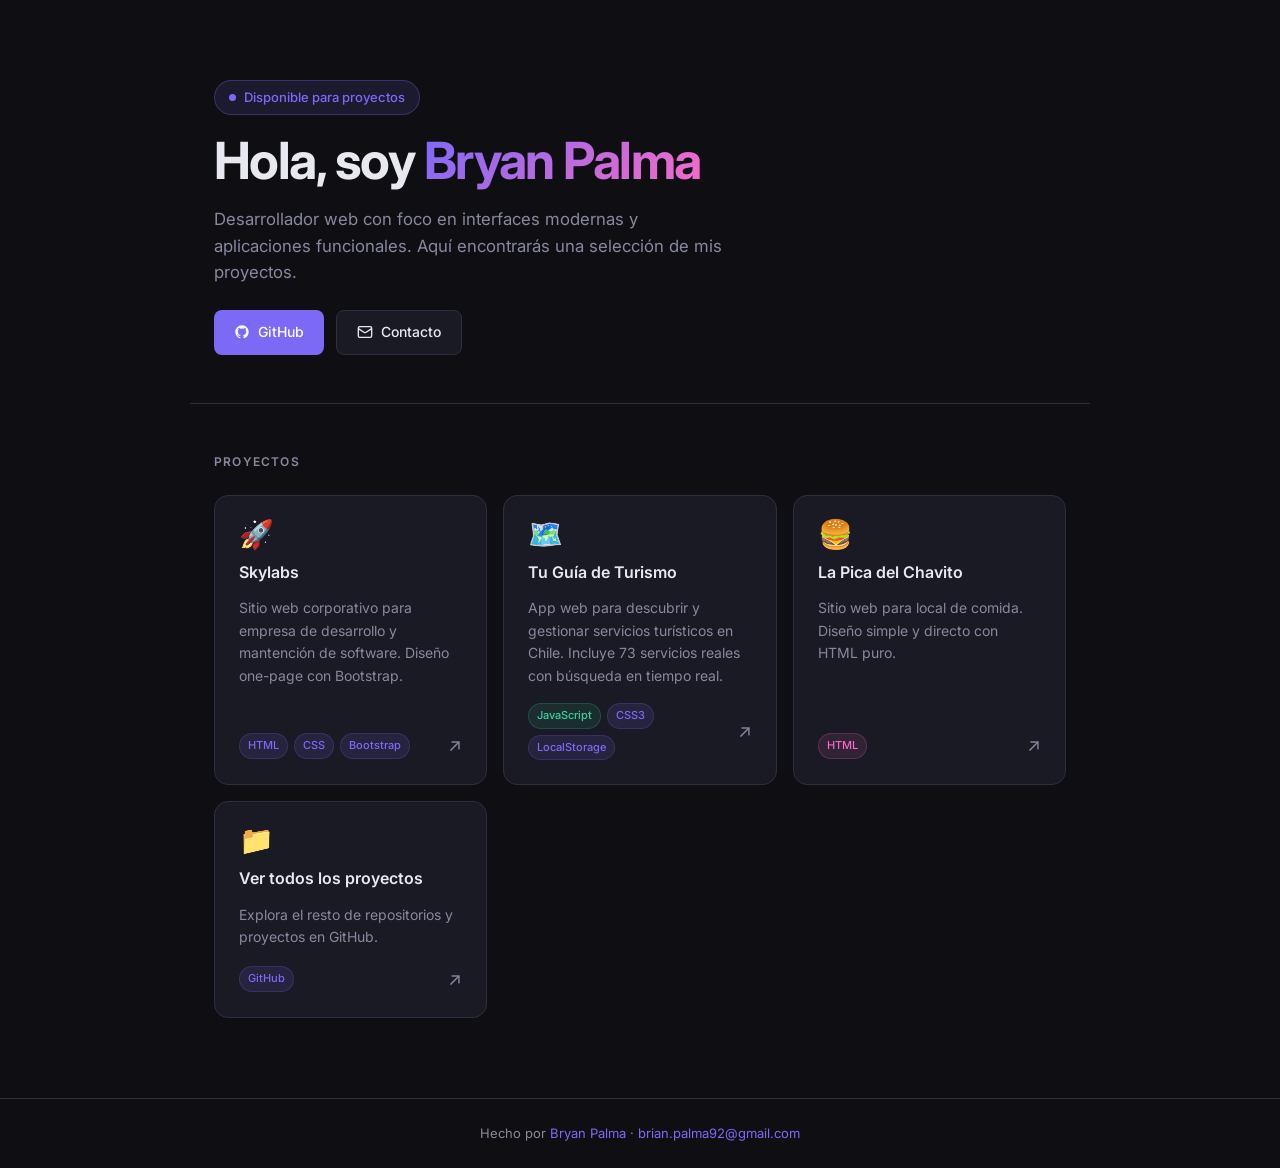
==== index.html @ 3a3f2e43 "feat: informe APT Xtreme 4x4 - DuocUC PTI4186 Fase 2" ====
<!DOCTYPE html>
<html lang="es">
<head>
  <meta charset="UTF-8" />
  <meta name="viewport" content="width=device-width, initial-scale=1.0" />
  <meta name="description" content="Portfolio de Bryan Palma — Desarrollador Web" />
  <title>Bryan Palma | Portfolio</title>
  <link href="https://fonts.googleapis.com/css2?family=Inter:wght@300;400;500;600;700&display=swap" rel="stylesheet" />
  <style>
    *, *::before, *::after { box-sizing: border-box; margin: 0; padding: 0; }

    :root {
      --bg: #0f0f13;
      --surface: #1a1a24;
      --surface2: #22222f;
      --border: #2e2e3e;
      --accent: #7c6af7;
      --accent2: #f76ac8;
      --text: #e8e8f0;
      --muted: #8888a0;
      --radius: 14px;
    }

    body {
      font-family: 'Inter', sans-serif;
      background: var(--bg);
      color: var(--text);
      min-height: 100vh;
      line-height: 1.6;
    }

    /* ── HERO ── */
    .hero {
      max-width: 900px;
      margin: 0 auto;
      padding: 80px 24px 48px;
      display: flex;
      flex-direction: column;
      gap: 16px;
    }

    .hero-tag {
      display: inline-flex;
      align-items: center;
      gap: 8px;
      background: rgba(124, 106, 247, 0.12);
      border: 1px solid rgba(124, 106, 247, 0.3);
      color: var(--accent);
      font-size: 13px;
      font-weight: 500;
      padding: 6px 14px;
      border-radius: 100px;
      width: fit-content;
    }

    .hero-tag::before {
      content: '';
      width: 7px;
      height: 7px;
      background: var(--accent);
      border-radius: 50%;
      animation: pulse 2s infinite;
    }

    @keyframes pulse {
      0%, 100% { opacity: 1; }
      50% { opacity: 0.3; }
    }

    .hero h1 {
      font-size: clamp(2rem, 5vw, 3.2rem);
      font-weight: 700;
      letter-spacing: -0.03em;
      line-height: 1.15;
    }

    .hero h1 span {
      background: linear-gradient(135deg, var(--accent), var(--accent2));
      -webkit-background-clip: text;
      -webkit-text-fill-color: transparent;
      background-clip: text;
    }

    .hero p {
      font-size: 1.05rem;
      color: var(--muted);
      max-width: 520px;
    }

    .hero-links {
      display: flex;
      gap: 12px;
      flex-wrap: wrap;
      margin-top: 8px;
    }

    .btn {
      display: inline-flex;
      align-items: center;
      gap: 8px;
      padding: 10px 20px;
      border-radius: 8px;
      font-size: 14px;
      font-weight: 500;
      text-decoration: none;
      transition: all 0.2s;
      cursor: pointer;
      border: none;
    }

    .btn-primary {
      background: var(--accent);
      color: #fff;
    }

    .btn-primary:hover { background: #6a58e0; transform: translateY(-1px); }

    .btn-ghost {
      background: var(--surface);
      color: var(--text);
      border: 1px solid var(--border);
    }

    .btn-ghost:hover { background: var(--surface2); transform: translateY(-1px); }

    /* ── DIVIDER ── */
    .divider {
      max-width: 900px;
      margin: 0 auto;
      padding: 0 24px;
      border-top: 1px solid var(--border);
    }

    /* ── PROJECTS ── */
    .projects-section {
      max-width: 900px;
      margin: 0 auto;
      padding: 48px 24px 80px;
    }

    .section-label {
      font-size: 12px;
      font-weight: 600;
      letter-spacing: 0.1em;
      text-transform: uppercase;
      color: var(--muted);
      margin-bottom: 24px;
    }

    .projects-grid {
      display: grid;
      grid-template-columns: repeat(auto-fill, minmax(260px, 1fr));
      gap: 16px;
    }

    .card {
      background: var(--surface);
      border: 1px solid var(--border);
      border-radius: var(--radius);
      padding: 24px;
      display: flex;
      flex-direction: column;
      gap: 12px;
      text-decoration: none;
      color: inherit;
      transition: all 0.2s;
      position: relative;
      overflow: hidden;
    }

    .card::before {
      content: '';
      position: absolute;
      inset: 0;
      background: linear-gradient(135deg, rgba(124,106,247,0.06), transparent);
      opacity: 0;
      transition: opacity 0.2s;
    }

    .card:hover {
      border-color: rgba(124, 106, 247, 0.4);
      transform: translateY(-3px);
      box-shadow: 0 12px 32px rgba(0,0,0,0.3);
    }

    .card:hover::before { opacity: 1; }

    .card-icon {
      font-size: 28px;
      line-height: 1;
    }

    .card-title {
      font-size: 1rem;
      font-weight: 600;
      color: var(--text);
    }

    .card-desc {
      font-size: 0.875rem;
      color: var(--muted);
      flex: 1;
    }

    .card-footer {
      display: flex;
      align-items: center;
      justify-content: space-between;
      margin-top: 4px;
    }

    .tags {
      display: flex;
      gap: 6px;
      flex-wrap: wrap;
    }

    .tag {
      font-size: 11px;
      font-weight: 500;
      padding: 3px 8px;
      border-radius: 100px;
      background: rgba(124, 106, 247, 0.12);
      color: var(--accent);
      border: 1px solid rgba(124, 106, 247, 0.2);
    }

    .tag.green {
      background: rgba(52, 211, 153, 0.1);
      color: #34d399;
      border-color: rgba(52, 211, 153, 0.2);
    }

    .tag.pink {
      background: rgba(247, 106, 200, 0.1);
      color: var(--accent2);
      border-color: rgba(247, 106, 200, 0.2);
    }

    .arrow {
      color: var(--muted);
      font-size: 18px;
      transition: transform 0.2s, color 0.2s;
    }

    .card:hover .arrow {
      transform: translate(3px, -3px);
      color: var(--accent);
    }

    /* ── FOOTER ── */
    footer {
      border-top: 1px solid var(--border);
      padding: 24px;
      text-align: center;
      font-size: 13px;
      color: var(--muted);
    }

    footer a {
      color: var(--accent);
      text-decoration: none;
    }

    footer a:hover { text-decoration: underline; }

    /* ── RESPONSIVE ── */
    @media (max-width: 480px) {
      .hero { padding: 48px 16px 32px; }
      .projects-section { padding: 32px 16px 60px; }
      .projects-grid { grid-template-columns: 1fr; }
    }
  </style>
</head>
<body>

  <!-- HERO -->
  <section class="hero">
    <span class="hero-tag">Disponible para proyectos</span>
    <h1>Hola, soy <span>Bryan Palma</span></h1>
    <p>Desarrollador web con foco en interfaces modernas y aplicaciones funcionales. Aquí encontrarás una selección de mis proyectos.</p>
    <div class="hero-links">
      <a class="btn btn-primary" href="https://github.com/bryanpalma95" target="_blank" rel="noopener">
        <svg width="16" height="16" viewBox="0 0 24 24" fill="currentColor"><path d="M12 2C6.477 2 2 6.477 2 12c0 4.418 2.865 8.166 6.839 9.489.5.092.682-.217.682-.482 0-.237-.009-.868-.013-1.703-2.782.604-3.369-1.342-3.369-1.342-.454-1.154-1.11-1.462-1.11-1.462-.908-.62.069-.608.069-.608 1.003.07 1.531 1.03 1.531 1.03.892 1.529 2.341 1.087 2.91.832.092-.647.35-1.088.636-1.338-2.22-.253-4.555-1.11-4.555-4.943 0-1.091.39-1.984 1.029-2.683-.103-.253-.446-1.27.098-2.647 0 0 .84-.269 2.75 1.025A9.578 9.578 0 0 1 12 6.836a9.59 9.59 0 0 1 2.504.337c1.909-1.294 2.747-1.025 2.747-1.025.546 1.377.202 2.394.1 2.647.64.699 1.028 1.592 1.028 2.683 0 3.842-2.339 4.687-4.566 4.935.359.309.678.919.678 1.852 0 1.336-.012 2.415-.012 2.743 0 .267.18.578.688.48C19.138 20.163 22 16.418 22 12c0-5.523-4.477-10-10-10z"/></svg>
        GitHub
      </a>
      <a class="btn btn-ghost" href="mailto:brian.palma92@gmail.com">
        <svg width="16" height="16" viewBox="0 0 24 24" fill="none" stroke="currentColor" stroke-width="2"><rect x="2" y="4" width="20" height="16" rx="2"/><path d="m22 7-8.97 5.7a1.94 1.94 0 0 1-2.06 0L2 7"/></svg>
        Contacto
      </a>
    </div>
  </section>

  <div class="divider"></div>

  <!-- PROJECTS -->
  <section class="projects-section">
    <p class="section-label">Proyectos</p>
    <div class="projects-grid">

      <!-- Skylabs -->
      <a class="card" href="https://bryanpalma95.github.io/Proyectos.github.io" target="_blank" rel="noopener">
        <div class="card-icon">🚀</div>
        <div class="card-title">Skylabs</div>
        <div class="card-desc">Sitio web corporativo para empresa de desarrollo y mantención de software. Diseño one-page con Bootstrap.</div>
        <div class="card-footer">
          <div class="tags">
            <span class="tag">HTML</span>
            <span class="tag">CSS</span>
            <span class="tag">Bootstrap</span>
          </div>
          <span class="arrow">↗</span>
        </div>
      </a>

      <!-- Tu Guía de Turismo -->
      <a class="card" href="https://bryanpalma95.github.io/Tuguiadeturismo" target="_blank" rel="noopener">
        <div class="card-icon">🗺️</div>
        <div class="card-title">Tu Guía de Turismo</div>
        <div class="card-desc">App web para descubrir y gestionar servicios turísticos en Chile. Incluye 73 servicios reales con búsqueda en tiempo real.</div>
        <div class="card-footer">
          <div class="tags">
            <span class="tag green">JavaScript</span>
            <span class="tag">CSS3</span>
            <span class="tag">LocalStorage</span>
          </div>
          <span class="arrow">↗</span>
        </div>
      </a>

      <!-- Chavito -->
      <a class="card" href="https://bryanpalma95.github.io/chavito" target="_blank" rel="noopener">
        <div class="card-icon">🍔</div>
        <div class="card-title">La Pica del Chavito</div>
        <div class="card-desc">Sitio web para local de comida. Diseño simple y directo con HTML puro.</div>
        <div class="card-footer">
          <div class="tags">
            <span class="tag pink">HTML</span>
          </div>
          <span class="arrow">↗</span>
        </div>
      </a>

      <!-- Ver todos -->
      <a class="card" href="https://github.com/bryanpalma95" target="_blank" rel="noopener">
        <div class="card-icon">📁</div>
        <div class="card-title">Ver todos los proyectos</div>
        <div class="card-desc">Explora el resto de repositorios y proyectos en GitHub.</div>
        <div class="card-footer">
          <div class="tags">
            <span class="tag">GitHub</span>
          </div>
          <span class="arrow">↗</span>
        </div>
      </a>

    </div>
  </section>

  <footer>
    <p>Hecho por <a href="https://github.com/bryanpalma95">Bryan Palma</a> · <a href="mailto:brian.palma92@gmail.com">brian.palma92@gmail.com</a></p>
  </footer>

</body>
</html>
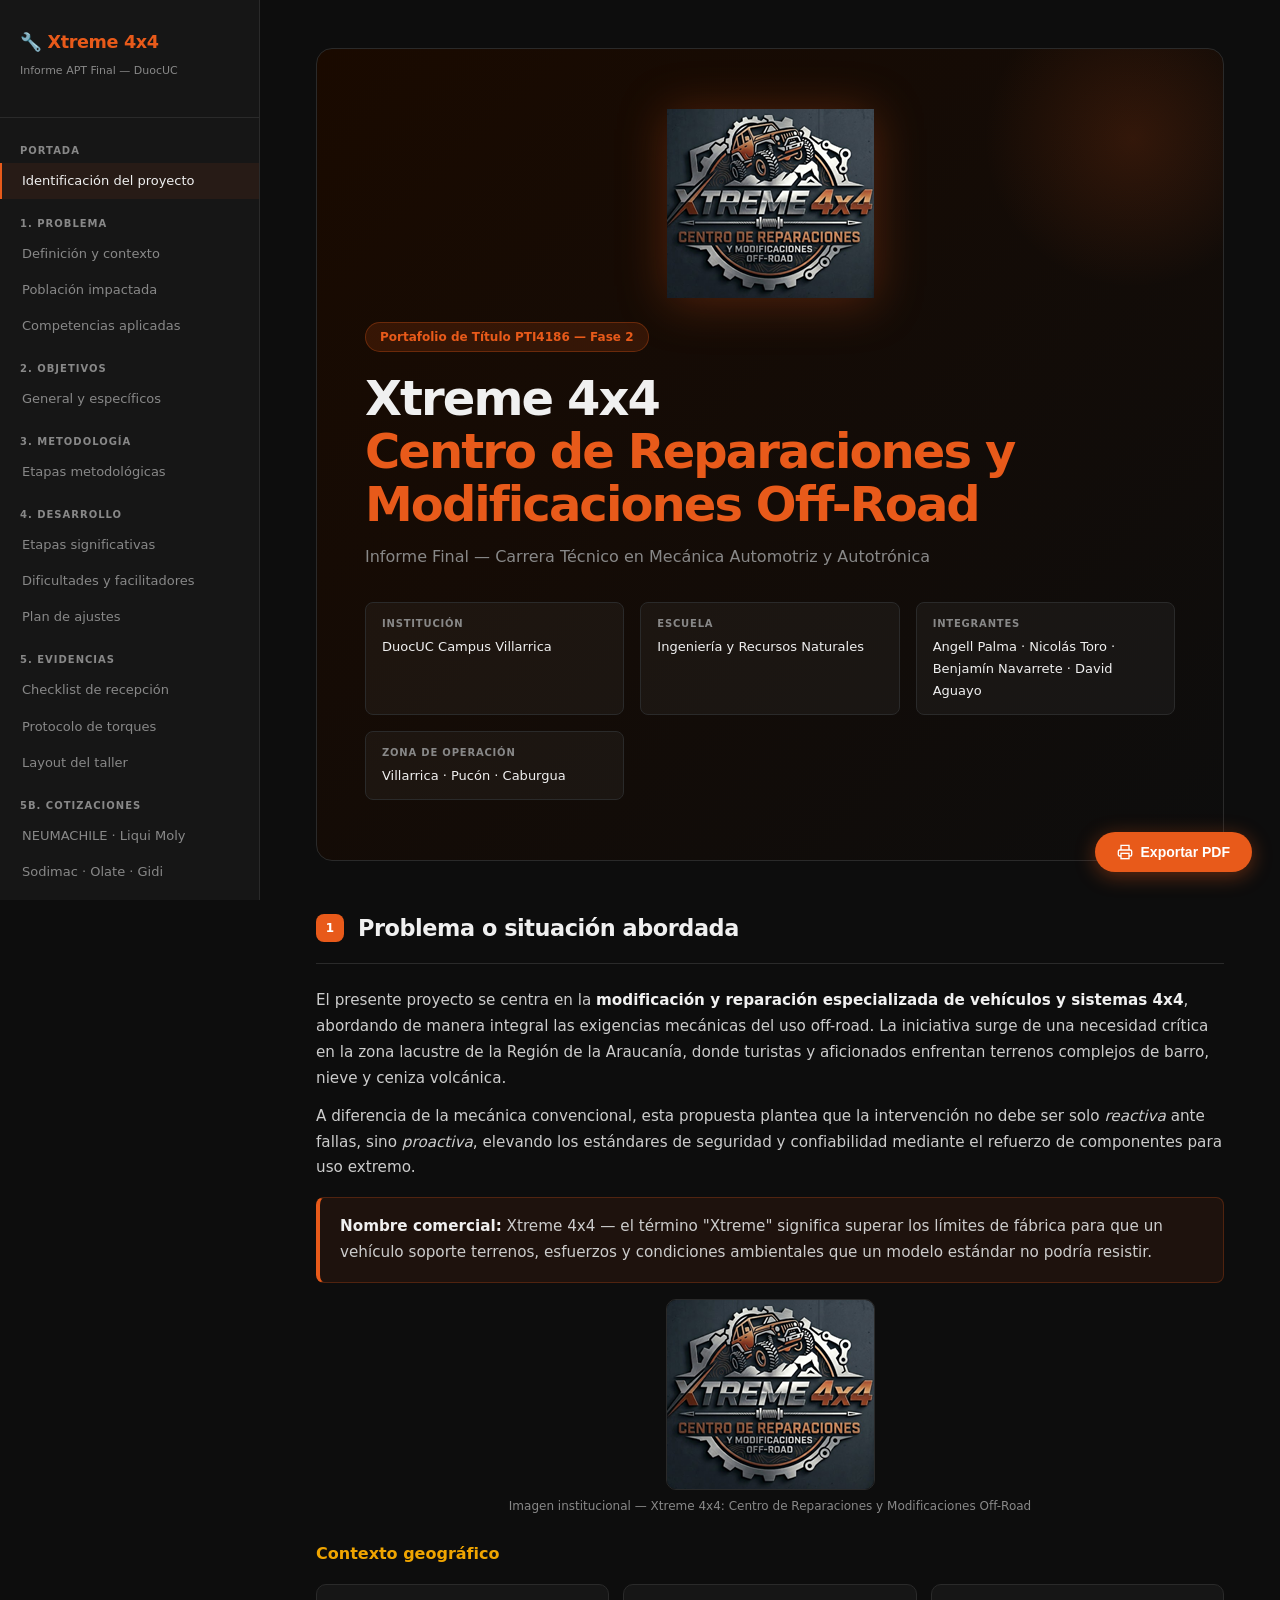
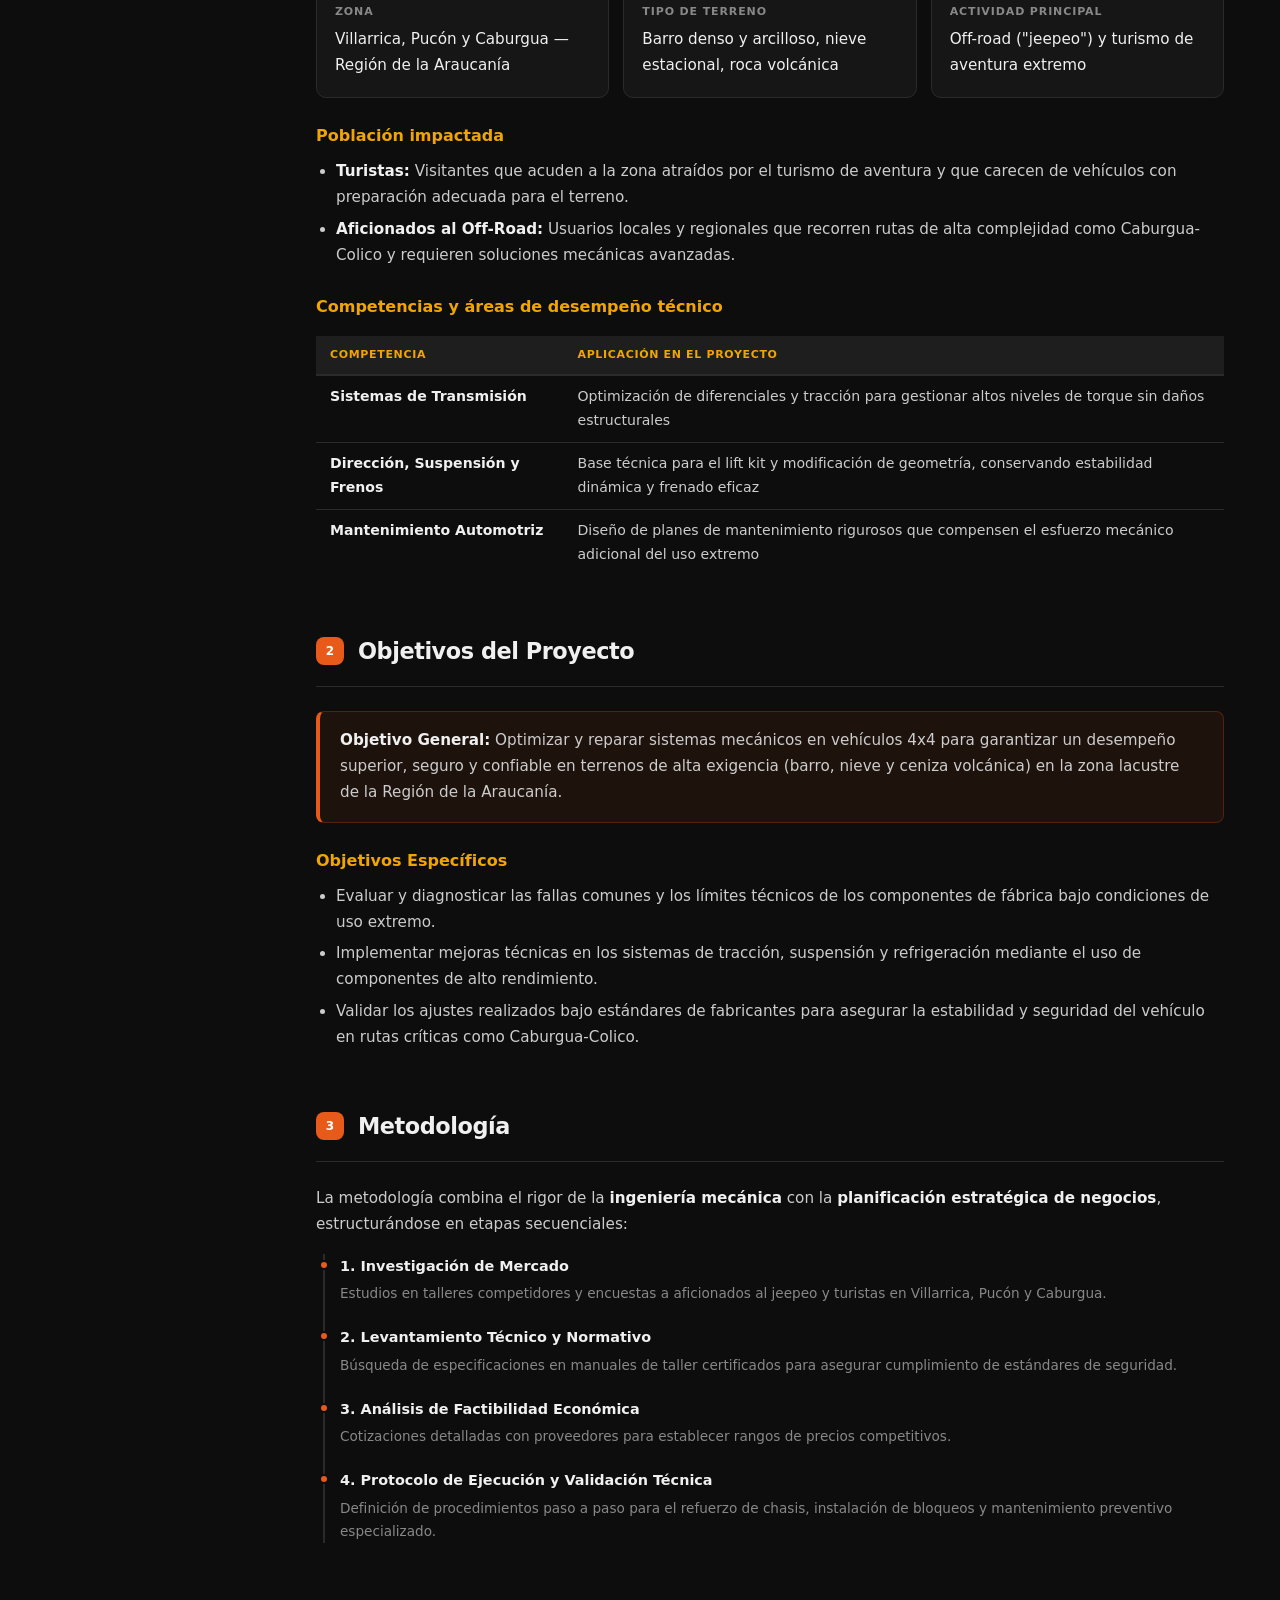
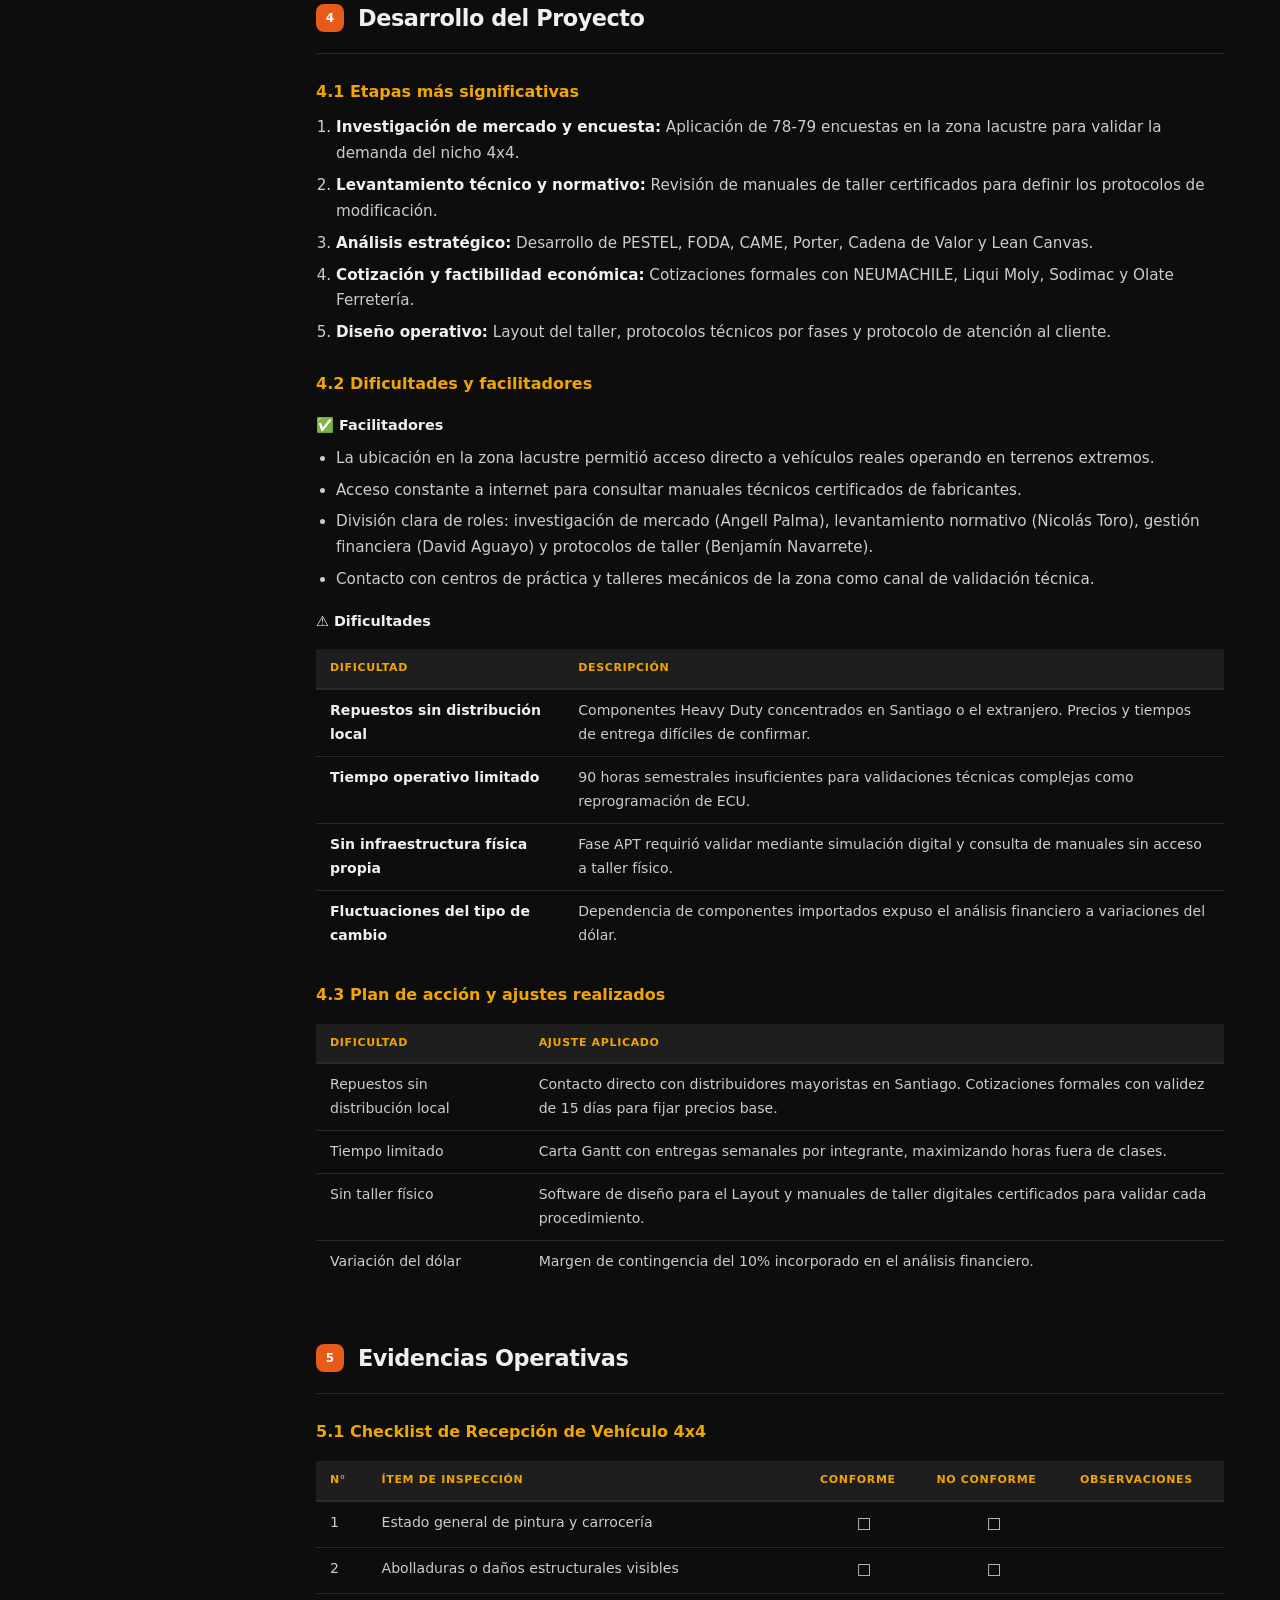
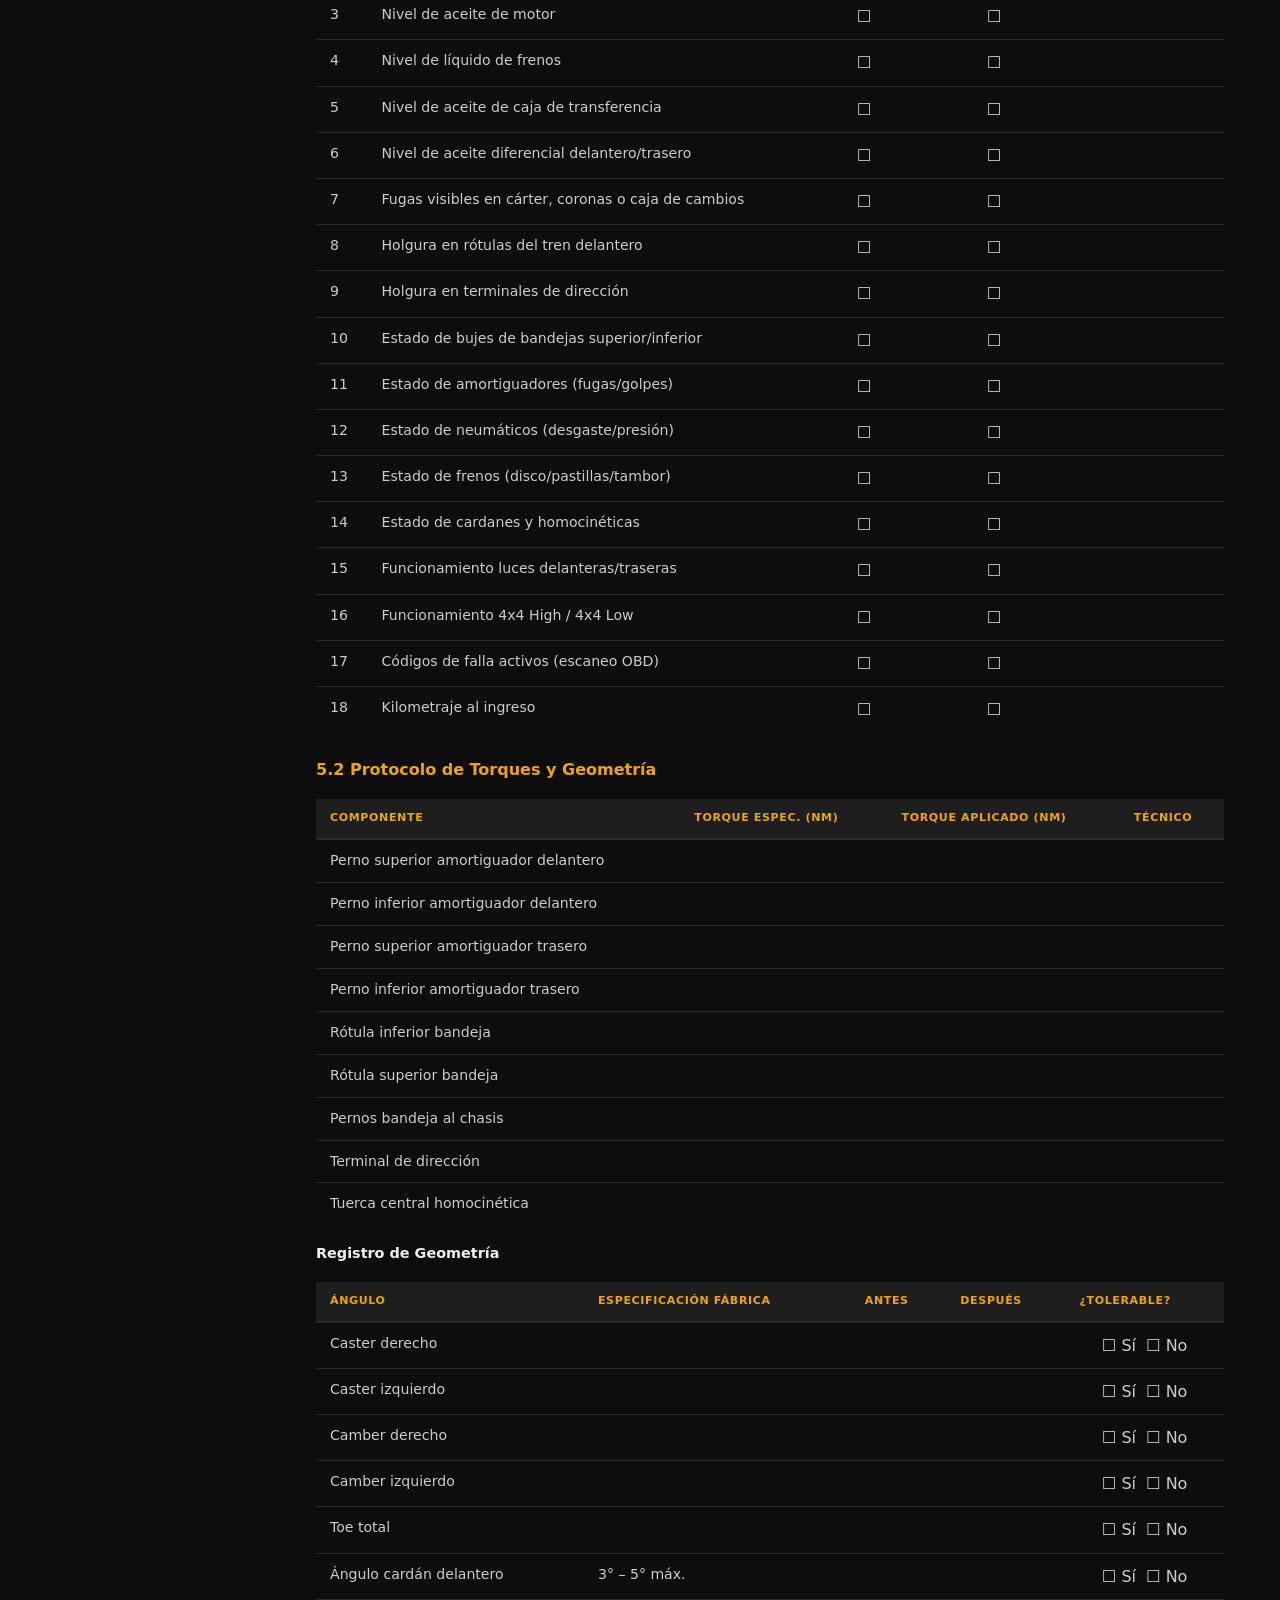
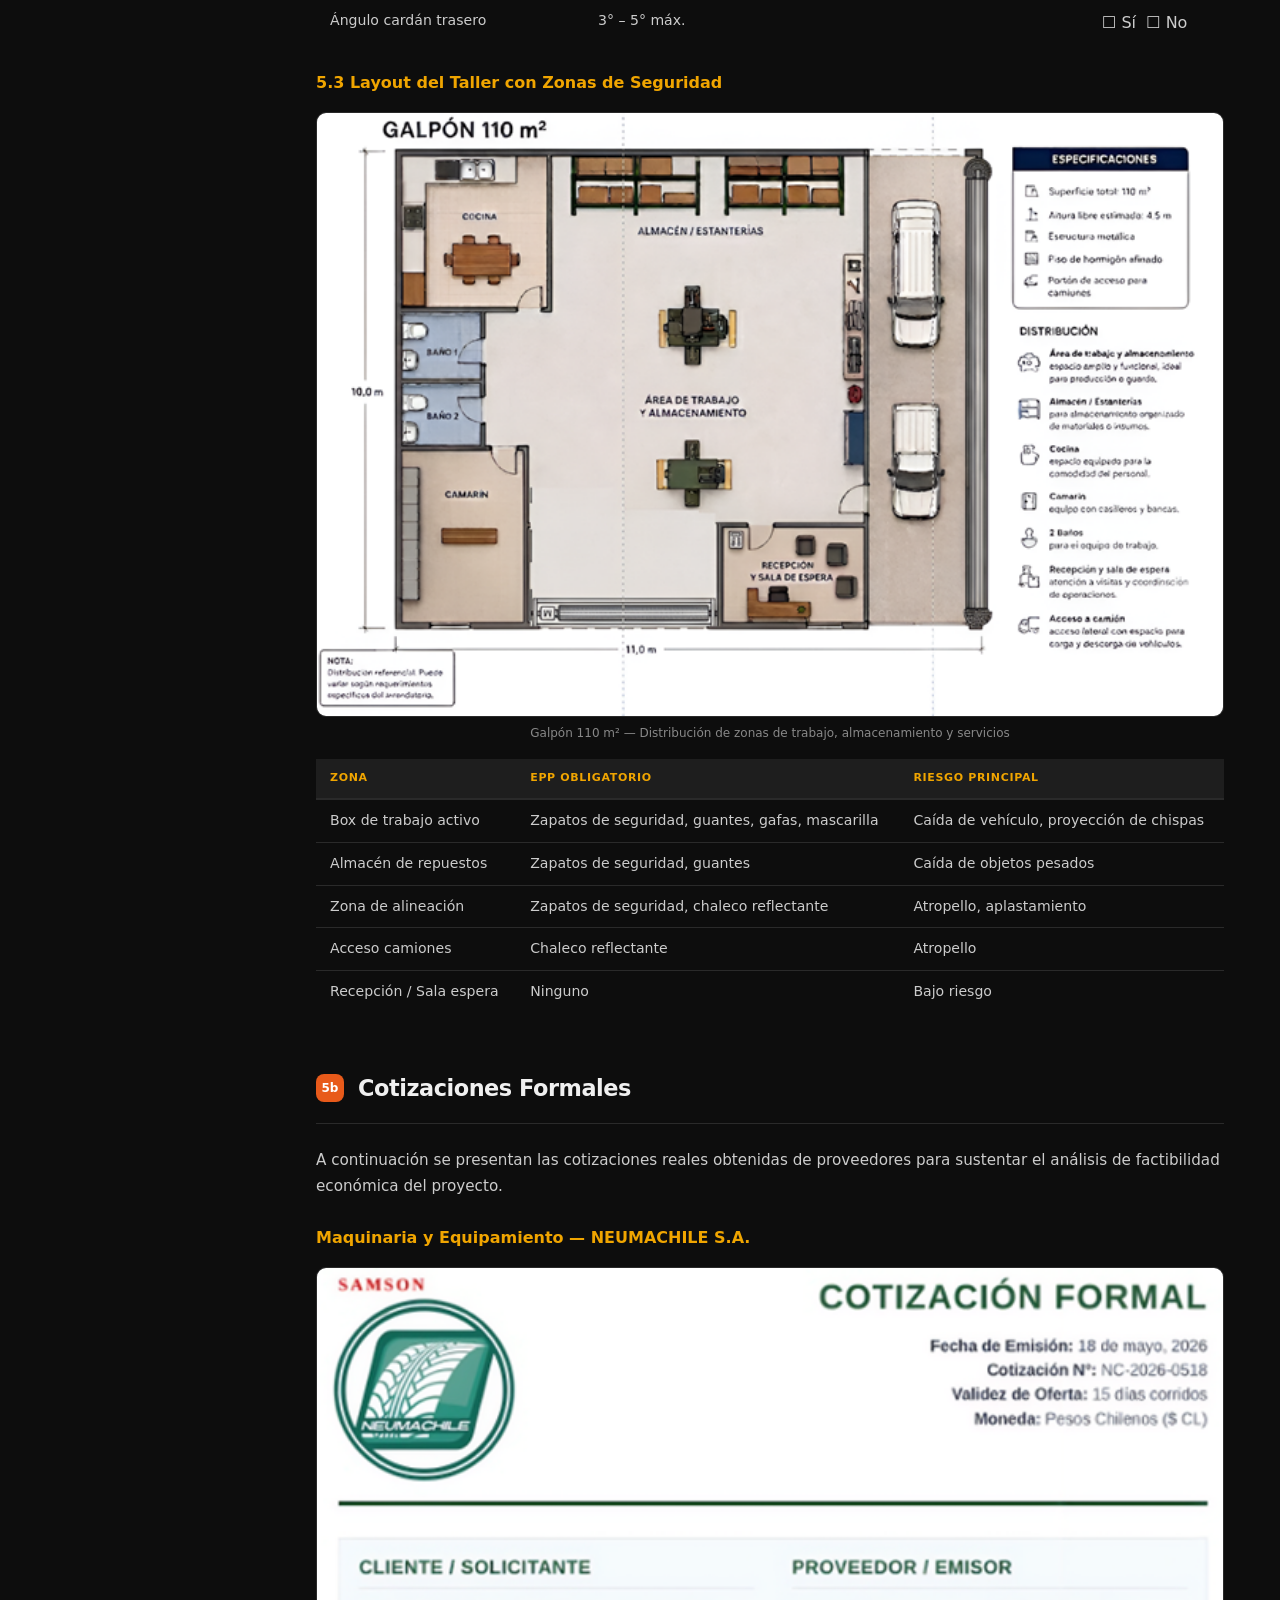
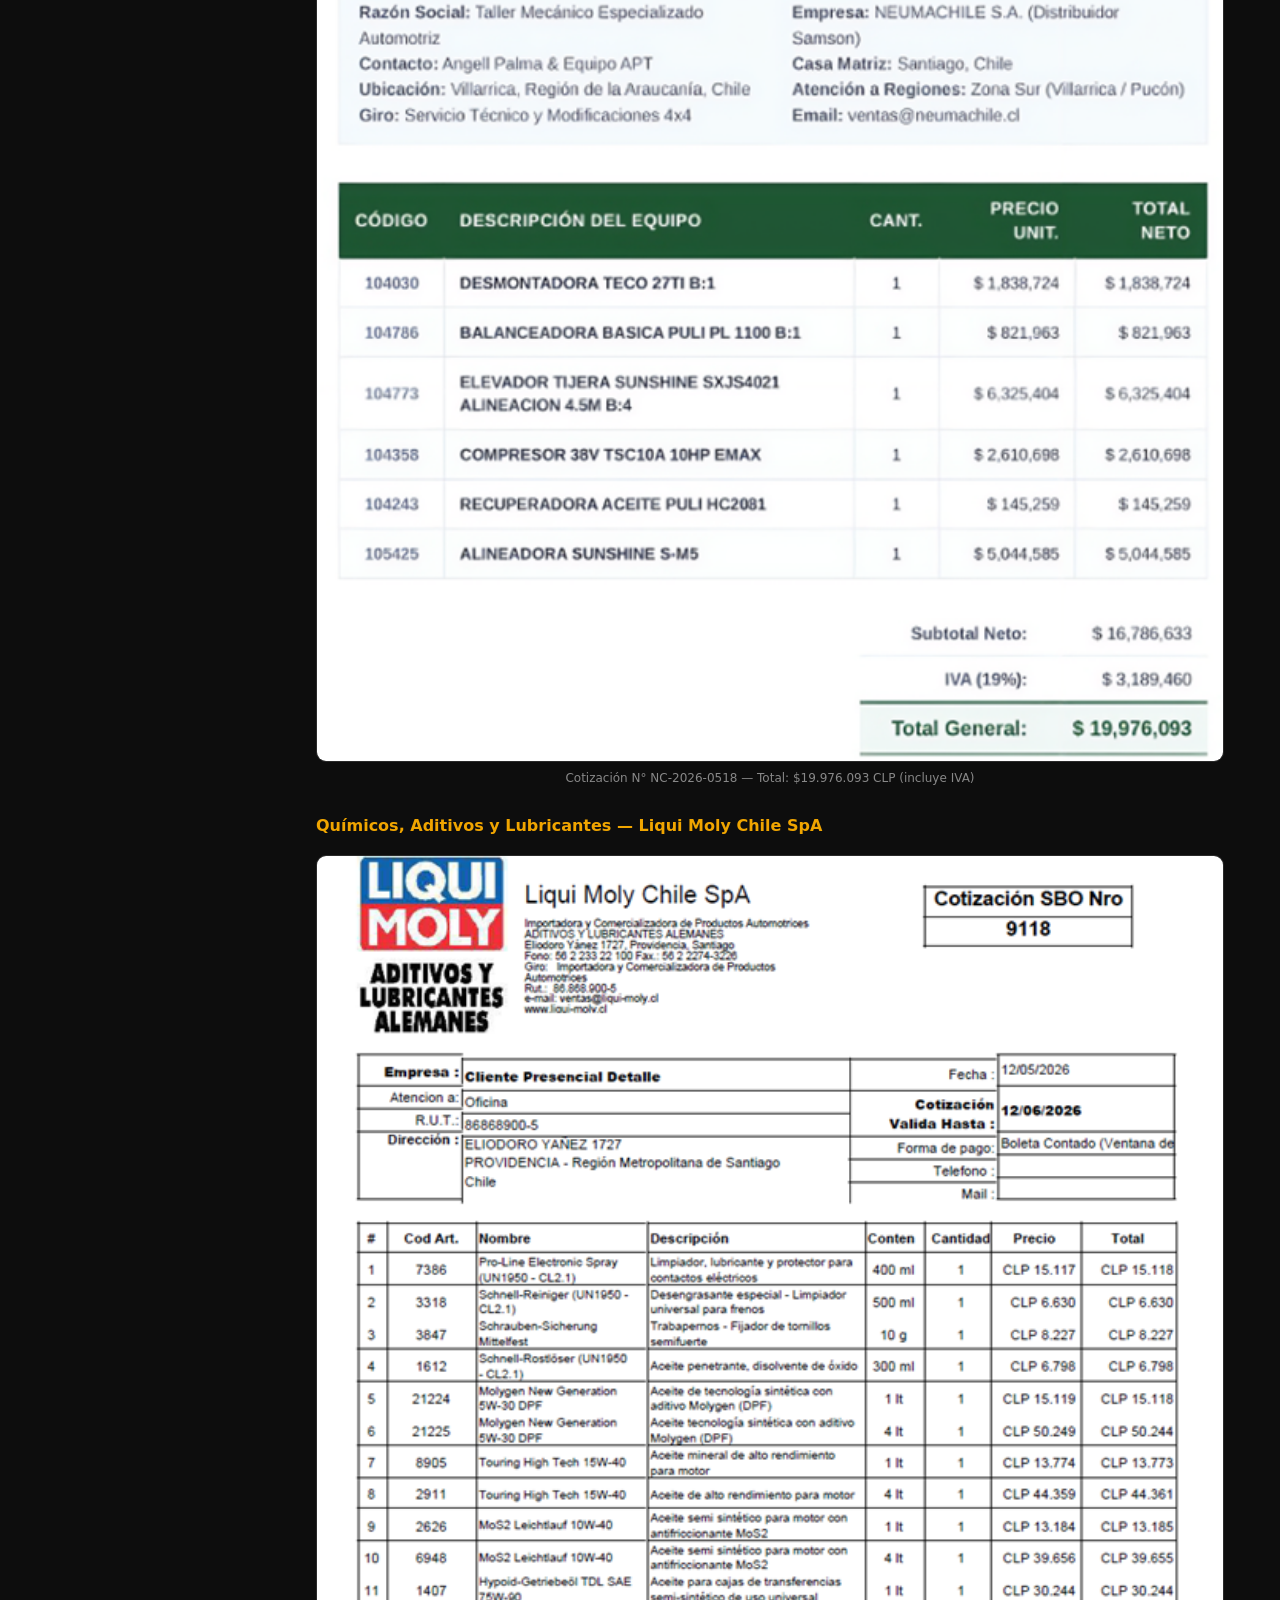
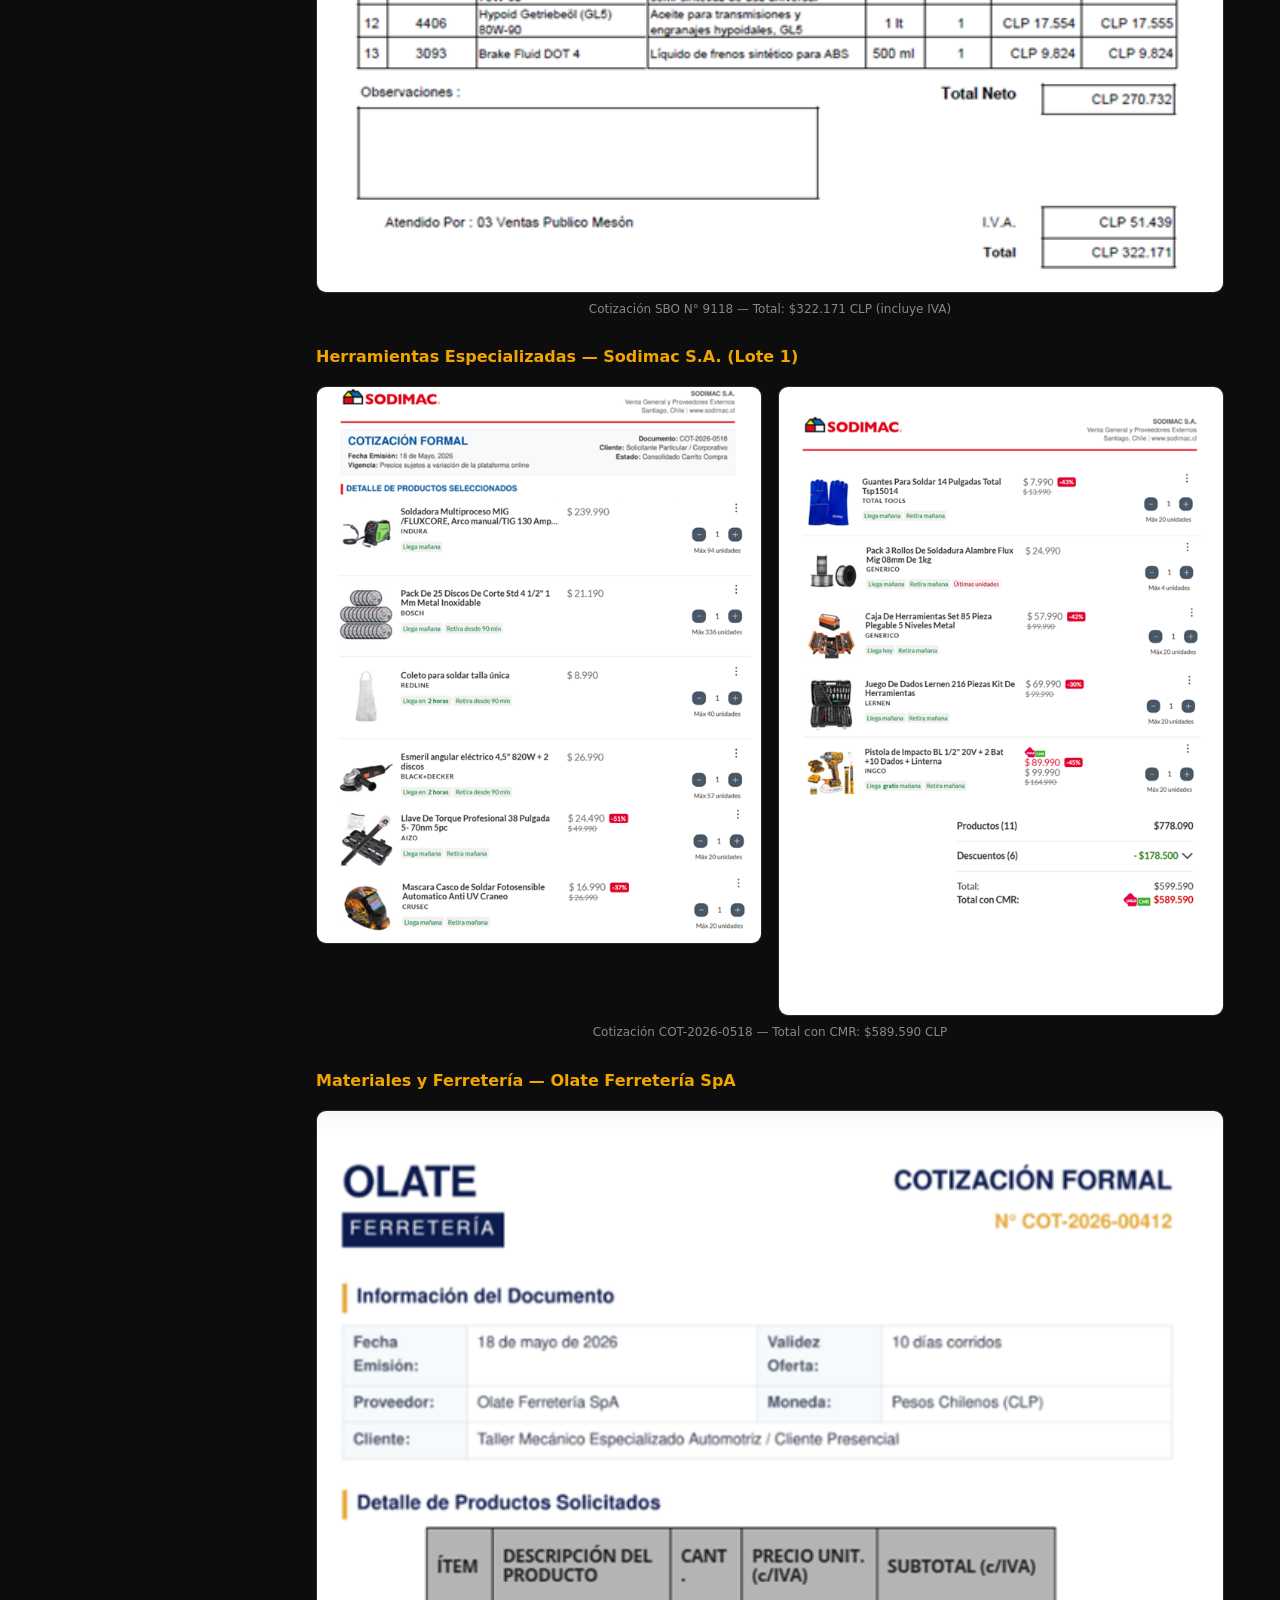
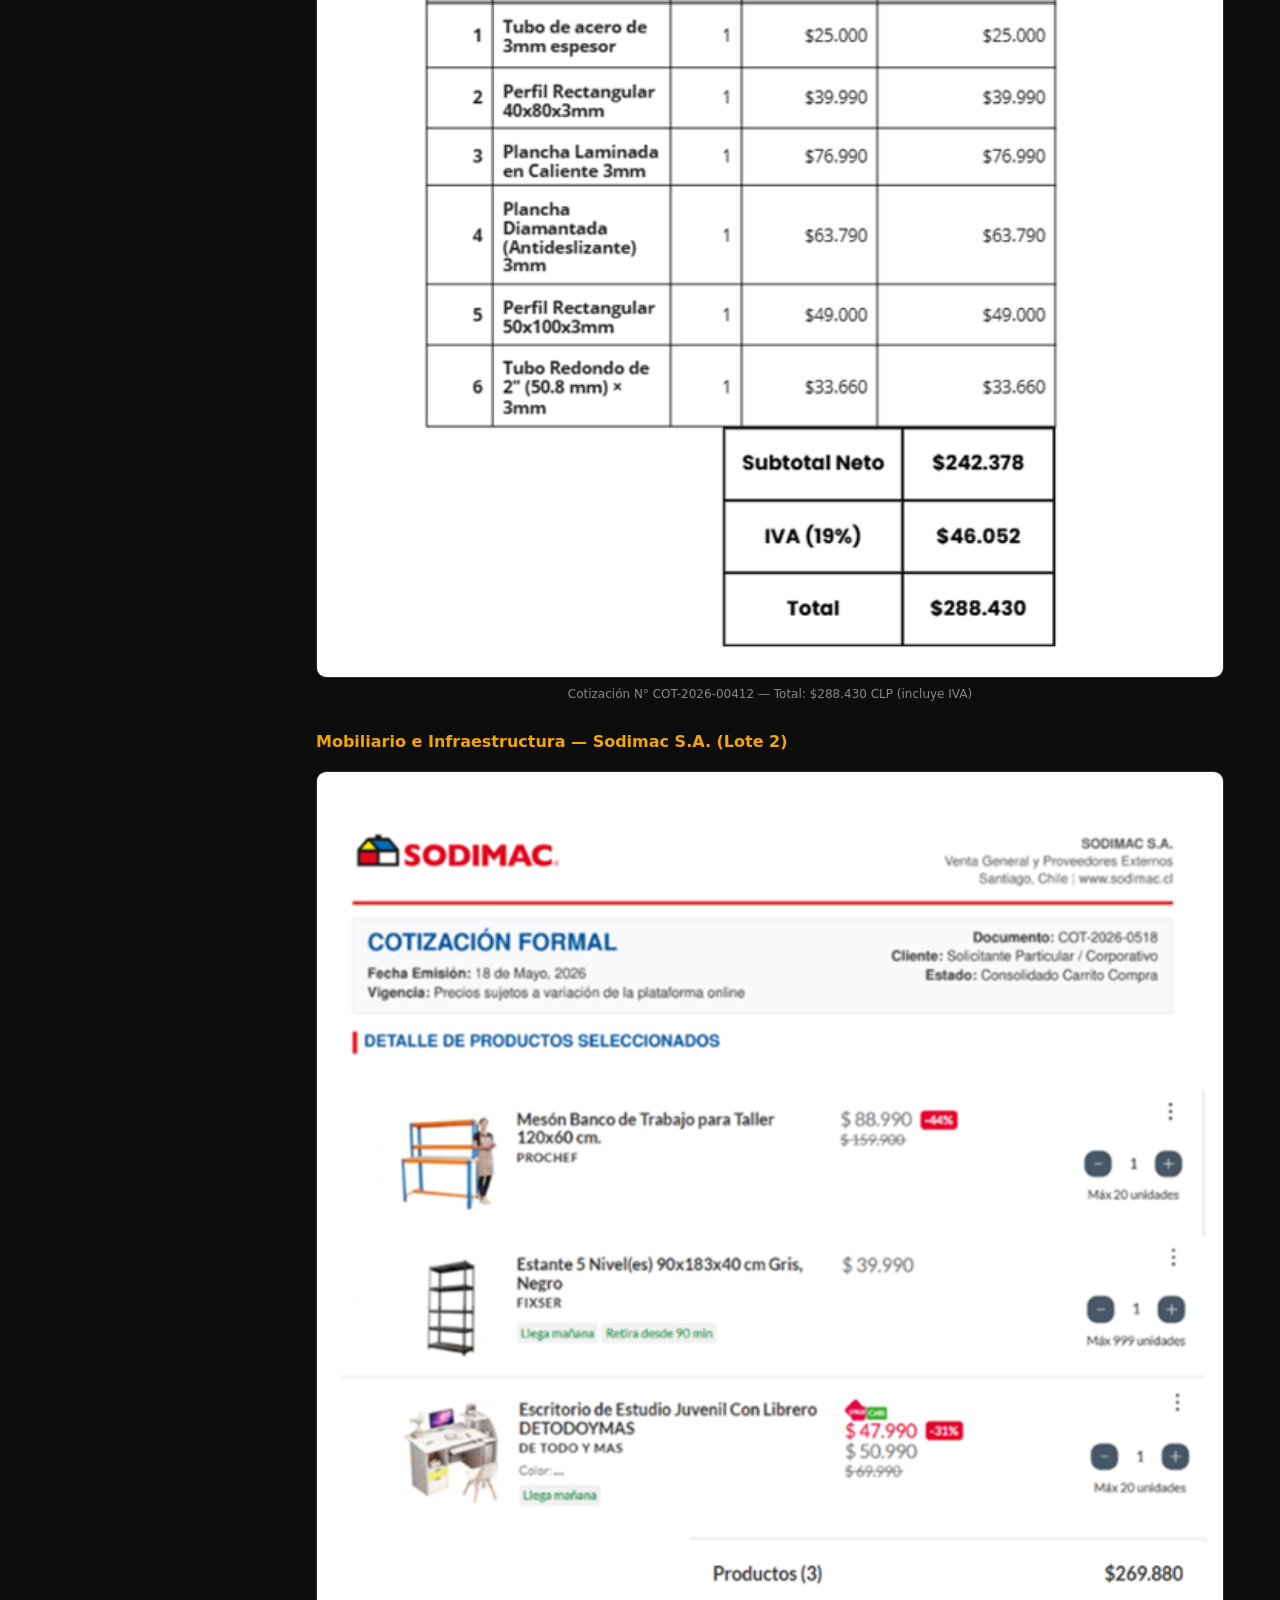
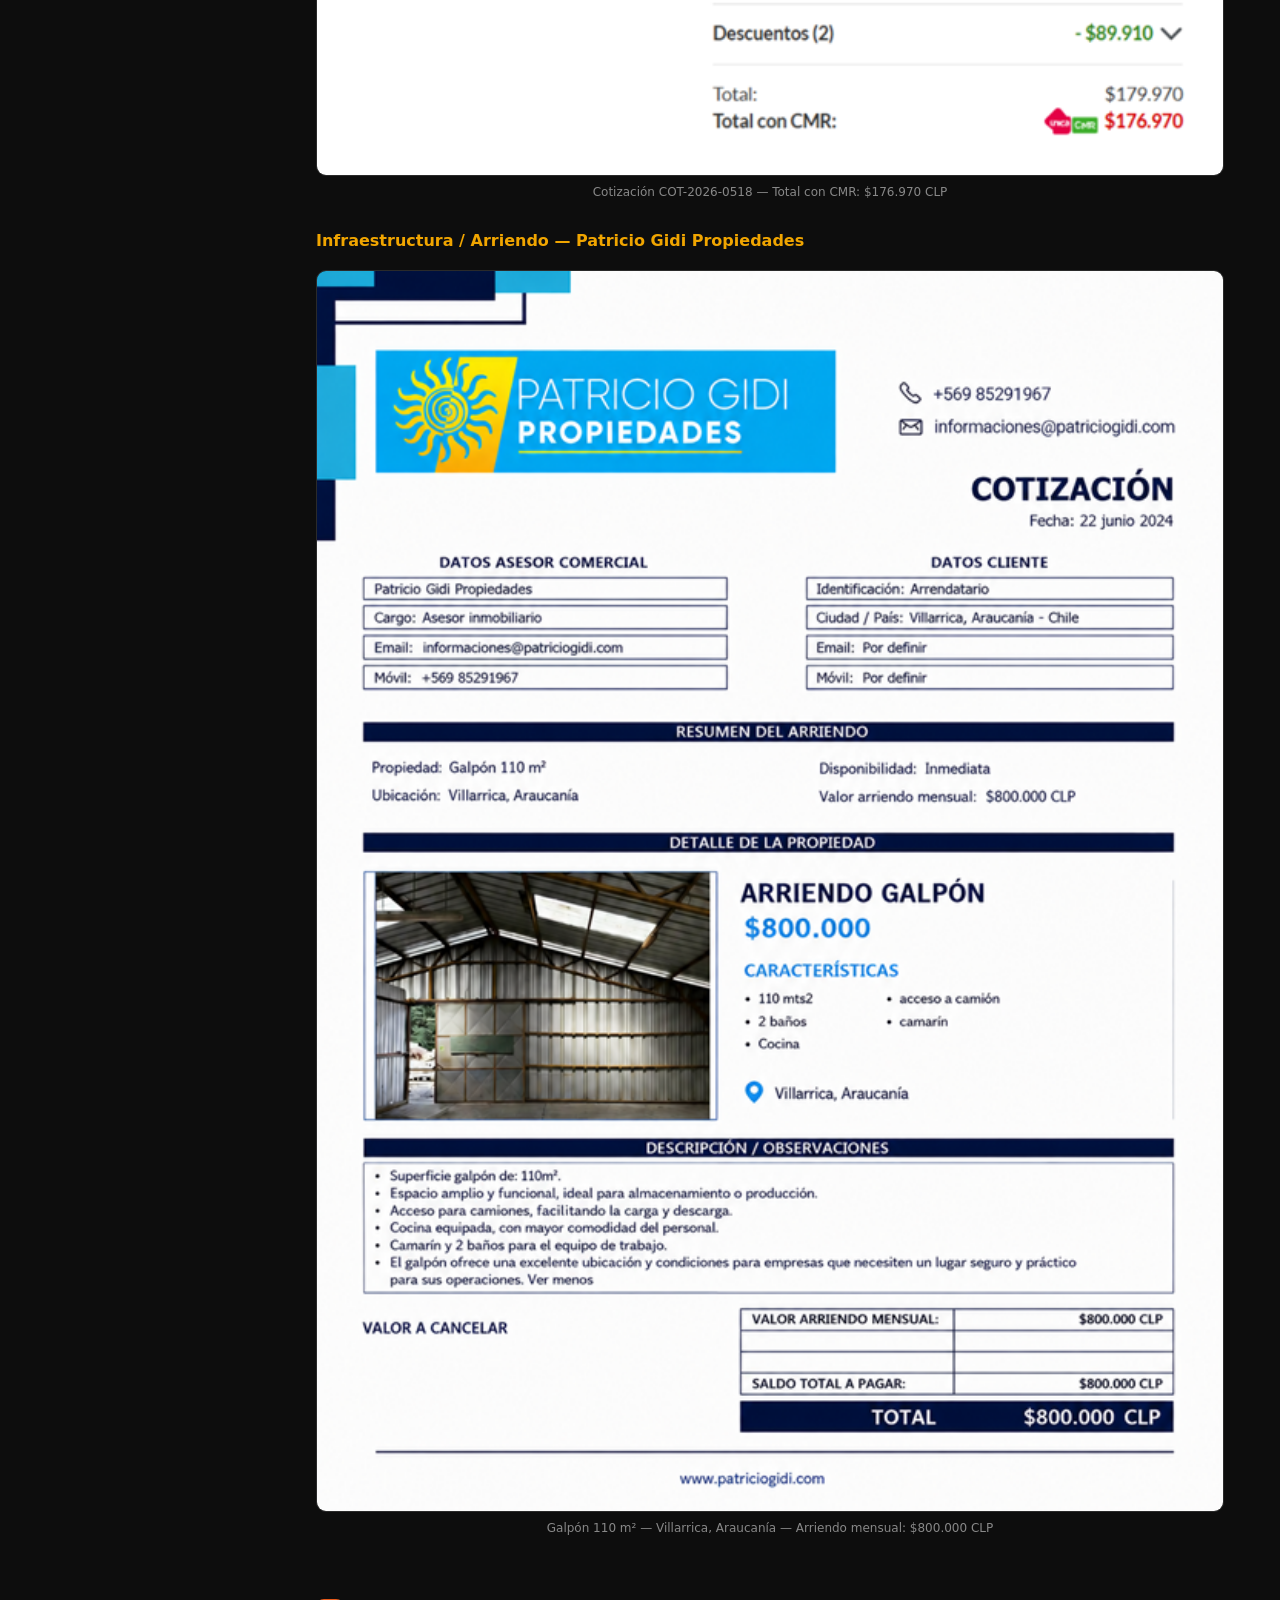
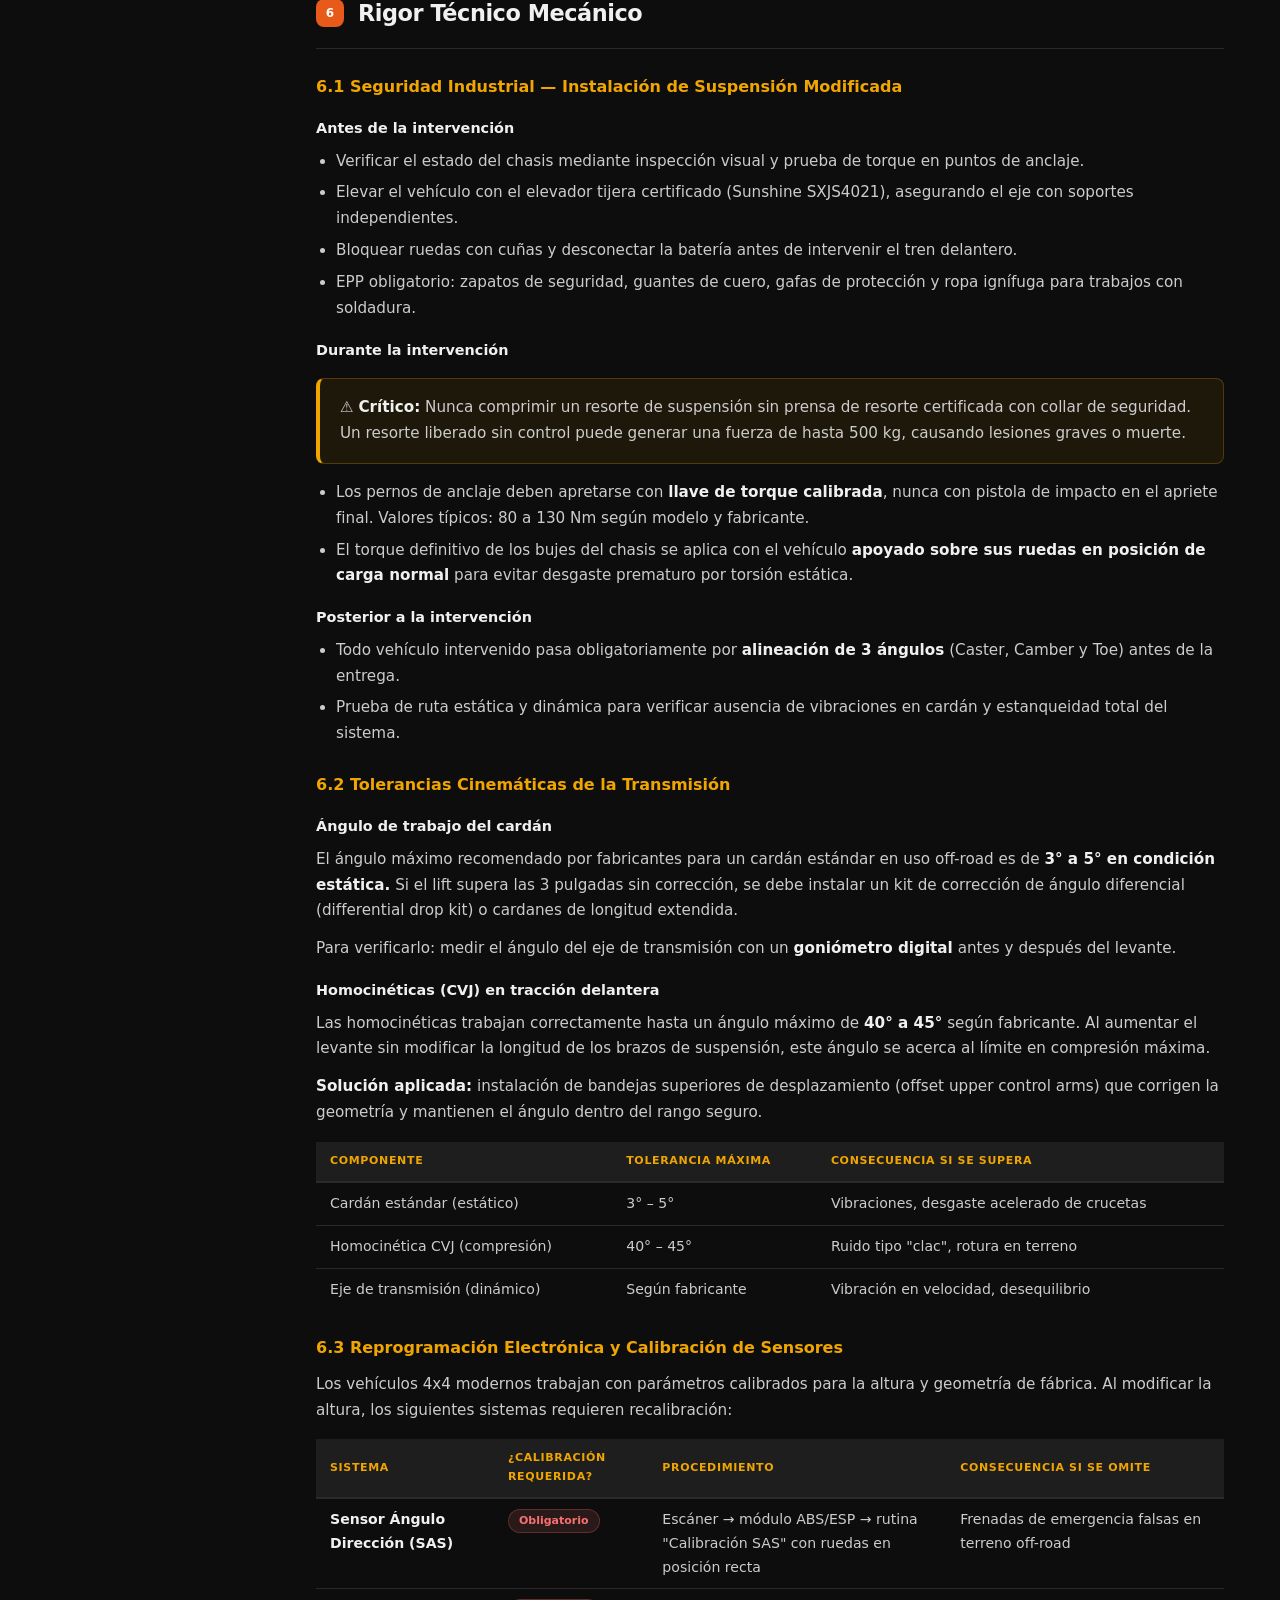
==== commit a19c0335: "Update index.html" ====
--- a/index.html
+++ b/index.html
@@ -3,363 +3,1394 @@
 <head>
   <meta charset="UTF-8" />
   <meta name="viewport" content="width=device-width, initial-scale=1.0" />
-  <meta name="description" content="Portfolio de Bryan Palma — Desarrollador Web" />
-  <title>Bryan Palma | Portfolio</title>
-  <link href="https://fonts.googleapis.com/css2?family=Inter:wght@300;400;500;600;700&display=swap" rel="stylesheet" />
+  <title>Xtreme 4x4 — Informe APT Final | DuocUC Villarrica</title>
   <style>
     *, *::before, *::after { box-sizing: border-box; margin: 0; padding: 0; }
 
     :root {
-      --bg: #0f0f13;
-      --surface: #1a1a24;
-      --surface2: #22222f;
-      --border: #2e2e3e;
-      --accent: #7c6af7;
-      --accent2: #f76ac8;
-      --text: #e8e8f0;
-      --muted: #8888a0;
-      --radius: 14px;
-    }
+      --bg: #0d0d0d;
+      --surface: #161616;
+      --surface2: #1e1e1e;
+      --border: #2a2a2a;
+      --accent: #e85a1a;
+      --accent2: #f0a500;
+      --text: #f0f0f0;
+      --muted: #888;
+      --radius: 10px;
+    }
+
+    html { scroll-behavior: smooth; }
 
     body {
-      font-family: 'Inter', sans-serif;
+      font-family: 'Segoe UI', system-ui, sans-serif;
       background: var(--bg);
       color: var(--text);
-      min-height: 100vh;
-      line-height: 1.6;
-    }
-
-    /* ── HERO ── */
-    .hero {
-      max-width: 900px;
-      margin: 0 auto;
-      padding: 80px 24px 48px;
-      display: flex;
-      flex-direction: column;
-      gap: 16px;
-    }
-
-    .hero-tag {
-      display: inline-flex;
-      align-items: center;
-      gap: 8px;
-      background: rgba(124, 106, 247, 0.12);
-      border: 1px solid rgba(124, 106, 247, 0.3);
+      line-height: 1.7;
+    }
+
+    /* ── SIDEBAR NAV ── */
+    .sidebar {
+      position: fixed;
+      top: 0; left: 0;
+      width: 260px;
+      height: 100vh;
+      background: var(--surface);
+      border-right: 1px solid var(--border);
+      padding: 28px 0;
+      overflow-y: auto;
+      z-index: 100;
+    }
+
+    .sidebar-logo {
+      padding: 0 20px 24px;
+      border-bottom: 1px solid var(--border);
+      margin-bottom: 16px;
+    }
+
+    .sidebar-logo h2 {
+      font-size: 1.1rem;
+      font-weight: 700;
       color: var(--accent);
-      font-size: 13px;
-      font-weight: 500;
-      padding: 6px 14px;
-      border-radius: 100px;
-      width: fit-content;
-    }
-
-    .hero-tag::before {
-      content: '';
-      width: 7px;
-      height: 7px;
-      background: var(--accent);
-      border-radius: 50%;
-      animation: pulse 2s infinite;
-    }
-
-    @keyframes pulse {
-      0%, 100% { opacity: 1; }
-      50% { opacity: 0.3; }
-    }
-
-    .hero h1 {
-      font-size: clamp(2rem, 5vw, 3.2rem);
+      letter-spacing: -0.02em;
+    }
+
+    .sidebar-logo p {
+      font-size: 11px;
+      color: var(--muted);
+      margin-top: 4px;
+    }
+
+    .nav-group {
+      margin-bottom: 8px;
+    }
+
+    .nav-group-title {
+      font-size: 10px;
       font-weight: 700;
-      letter-spacing: -0.03em;
-      line-height: 1.15;
-    }
-
-    .hero h1 span {
-      background: linear-gradient(135deg, var(--accent), var(--accent2));
-      -webkit-background-clip: text;
-      -webkit-text-fill-color: transparent;
-      background-clip: text;
-    }
-
-    .hero p {
-      font-size: 1.05rem;
-      color: var(--muted);
-      max-width: 520px;
-    }
-
-    .hero-links {
-      display: flex;
-      gap: 12px;
-      flex-wrap: wrap;
-      margin-top: 8px;
-    }
-
-    .btn {
-      display: inline-flex;
-      align-items: center;
-      gap: 8px;
-      padding: 10px 20px;
-      border-radius: 8px;
-      font-size: 14px;
-      font-weight: 500;
-      text-decoration: none;
-      transition: all 0.2s;
-      cursor: pointer;
-      border: none;
-    }
-
-    .btn-primary {
-      background: var(--accent);
-      color: #fff;
-    }
-
-    .btn-primary:hover { background: #6a58e0; transform: translateY(-1px); }
-
-    .btn-ghost {
-      background: var(--surface);
-      color: var(--text);
-      border: 1px solid var(--border);
-    }
-
-    .btn-ghost:hover { background: var(--surface2); transform: translateY(-1px); }
-
-    /* ── DIVIDER ── */
-    .divider {
-      max-width: 900px;
-      margin: 0 auto;
-      padding: 0 24px;
-      border-top: 1px solid var(--border);
-    }
-
-    /* ── PROJECTS ── */
-    .projects-section {
-      max-width: 900px;
-      margin: 0 auto;
-      padding: 48px 24px 80px;
-    }
-
-    .section-label {
-      font-size: 12px;
-      font-weight: 600;
       letter-spacing: 0.1em;
       text-transform: uppercase;
       color: var(--muted);
+      padding: 8px 20px 4px;
+    }
+
+    .nav-link {
+      display: block;
+      padding: 7px 20px;
+      font-size: 13px;
+      color: var(--muted);
+      text-decoration: none;
+      transition: all 0.15s;
+      border-left: 2px solid transparent;
+    }
+
+    .nav-link:hover, .nav-link.active {
+      color: var(--text);
+      background: rgba(232, 90, 26, 0.08);
+      border-left-color: var(--accent);
+    }
+
+    /* ── MAIN ── */
+    .main {
+      margin-left: 260px;
+      padding: 48px 56px;
+      max-width: 1100px;
+    }
+
+    /* ── COVER ── */
+    .cover {
+      background: linear-gradient(135deg, #1a0a00, #0d0d0d);
+      border: 1px solid var(--border);
+      border-radius: 16px;
+      padding: 60px 48px;
+      margin-bottom: 48px;
+      position: relative;
+      overflow: hidden;
+    }
+
+    .cover::before {
+      content: '';
+      position: absolute;
+      top: -60px; right: -60px;
+      width: 300px; height: 300px;
+      background: radial-gradient(circle, rgba(232,90,26,0.15), transparent 70%);
+      pointer-events: none;
+    }
+
+    .cover-badge {
+      display: inline-block;
+      background: rgba(232,90,26,0.15);
+      border: 1px solid rgba(232,90,26,0.3);
+      color: var(--accent);
+      font-size: 12px;
+      font-weight: 600;
+      padding: 4px 14px;
+      border-radius: 100px;
+      margin-bottom: 20px;
+    }
+
+    .cover h1 {
+      font-size: clamp(2rem, 4vw, 3rem);
+      font-weight: 800;
+      letter-spacing: -0.04em;
+      line-height: 1.1;
+      margin-bottom: 12px;
+    }
+
+    .cover h1 span { color: var(--accent); }
+
+    .cover-sub {
+      font-size: 1rem;
+      color: var(--muted);
+      margin-bottom: 32px;
+    }
+
+    .cover-meta {
+      display: grid;
+      grid-template-columns: repeat(auto-fill, minmax(200px, 1fr));
+      gap: 16px;
+    }
+
+    .meta-item {
+      background: rgba(255,255,255,0.04);
+      border: 1px solid var(--border);
+      border-radius: 8px;
+      padding: 12px 16px;
+    }
+
+    .meta-label {
+      font-size: 10px;
+      font-weight: 700;
+      letter-spacing: 0.08em;
+      text-transform: uppercase;
+      color: var(--muted);
+      margin-bottom: 4px;
+    }
+
+    .meta-value {
+      font-size: 13px;
+      font-weight: 500;
+      color: var(--text);
+    }
+
+    /* ── SECTIONS ── */
+    .section {
+      margin-bottom: 56px;
+      scroll-margin-top: 32px;
+    }
+
+    .section-header {
+      display: flex;
+      align-items: center;
+      gap: 14px;
       margin-bottom: 24px;
-    }
-
-    .projects-grid {
+      padding-bottom: 16px;
+      border-bottom: 1px solid var(--border);
+    }
+
+    .section-number {
+      background: var(--accent);
+      color: #fff;
+      font-size: 12px;
+      font-weight: 700;
+      width: 28px; height: 28px;
+      border-radius: 8px;
+      display: flex; align-items: center; justify-content: center;
+      flex-shrink: 0;
+    }
+
+    .section-title {
+      font-size: 1.4rem;
+      font-weight: 700;
+      letter-spacing: -0.02em;
+    }
+
+    h3 {
+      font-size: 1rem;
+      font-weight: 600;
+      color: var(--accent2);
+      margin: 24px 0 10px;
+    }
+
+    h4 {
+      font-size: 0.9rem;
+      font-weight: 600;
+      color: var(--text);
+      margin: 16px 0 8px;
+    }
+
+    p { color: #ccc; margin-bottom: 12px; font-size: 0.95rem; }
+
+    ul, ol {
+      padding-left: 20px;
+      margin-bottom: 12px;
+    }
+
+    li { color: #ccc; font-size: 0.95rem; margin-bottom: 6px; }
+
+    strong { color: var(--text); }
+
+    /* ── CARDS GRID ── */
+    .card-grid {
       display: grid;
-      grid-template-columns: repeat(auto-fill, minmax(260px, 1fr));
-      gap: 16px;
-    }
-
-    .card {
+      grid-template-columns: repeat(auto-fill, minmax(220px, 1fr));
+      gap: 14px;
+      margin: 16px 0;
+    }
+
+    .info-card {
+      background: var(--surface);
+      border: 1px solid var(--border);
+      border-radius: var(--radius);
+      padding: 18px;
+    }
+
+    .info-card .label {
+      font-size: 11px;
+      font-weight: 700;
+      letter-spacing: 0.08em;
+      text-transform: uppercase;
+      color: var(--muted);
+      margin-bottom: 6px;
+    }
+
+    .info-card .value {
+      font-size: 0.95rem;
+      color: var(--text);
+    }
+
+    /* ── TABLES ── */
+    .table-wrap { overflow-x: auto; margin: 16px 0; }
+
+    table {
+      width: 100%;
+      border-collapse: collapse;
+      font-size: 0.88rem;
+    }
+
+    th {
+      background: var(--surface2);
+      color: var(--accent2);
+      font-weight: 600;
+      text-align: left;
+      padding: 10px 14px;
+      font-size: 11px;
+      text-transform: uppercase;
+      letter-spacing: 0.06em;
+      border-bottom: 2px solid var(--border);
+    }
+
+    td {
+      padding: 9px 14px;
+      border-bottom: 1px solid var(--border);
+      color: #ccc;
+      vertical-align: top;
+    }
+
+    tr:last-child td { border-bottom: none; }
+    tr:hover td { background: rgba(255,255,255,0.02); }
+
+    .td-check {
+      text-align: center;
+      font-size: 16px;
+    }
+
+    /* ── CALLOUT ── */
+    .callout {
+      background: rgba(232,90,26,0.08);
+      border: 1px solid rgba(232,90,26,0.25);
+      border-left: 4px solid var(--accent);
+      border-radius: 8px;
+      padding: 16px 20px;
+      margin: 16px 0;
+    }
+
+    .callout.warning {
+      background: rgba(240,165,0,0.08);
+      border-color: rgba(240,165,0,0.25);
+      border-left-color: var(--accent2);
+    }
+
+    .callout p { margin: 0; }
+
+    /* ── BADGE ── */
+    .badge {
+      display: inline-block;
+      font-size: 11px;
+      font-weight: 600;
+      padding: 2px 10px;
+      border-radius: 100px;
+    }
+
+    .badge-ok { background: rgba(52,211,153,0.12); color: #34d399; border: 1px solid rgba(52,211,153,0.25); }
+    .badge-warn { background: rgba(240,165,0,0.12); color: var(--accent2); border: 1px solid rgba(240,165,0,0.25); }
+    .badge-err { background: rgba(248,113,113,0.12); color: #f87171; border: 1px solid rgba(248,113,113,0.25); }
+
+    /* ── LAYOUT ASCII ── */
+    .layout-box {
       background: var(--surface);
       border: 1px solid var(--border);
       border-radius: var(--radius);
       padding: 24px;
-      display: flex;
-      flex-direction: column;
+      font-family: 'Courier New', monospace;
+      font-size: 13px;
+      color: #a0e080;
+      white-space: pre;
+      overflow-x: auto;
+      margin: 16px 0;
+      line-height: 1.5;
+    }
+
+    /* ── FINANCIAL ── */
+    .stat-grid {
+      display: grid;
+      grid-template-columns: repeat(auto-fill, minmax(160px, 1fr));
       gap: 12px;
-      text-decoration: none;
-      color: inherit;
-      transition: all 0.2s;
+      margin: 16px 0;
+    }
+
+    .stat-card {
+      background: var(--surface);
+      border: 1px solid var(--border);
+      border-radius: var(--radius);
+      padding: 16px;
+      text-align: center;
+    }
+
+    .stat-card .stat-val {
+      font-size: 1.3rem;
+      font-weight: 700;
+      color: var(--accent);
+      letter-spacing: -0.02em;
+    }
+
+    .stat-card .stat-lbl {
+      font-size: 11px;
+      color: var(--muted);
+      margin-top: 4px;
+    }
+
+    /* ── TIMELINE ── */
+    .timeline {
       position: relative;
-      overflow: hidden;
-    }
-
-    .card::before {
+      padding-left: 24px;
+      margin: 16px 0;
+    }
+
+    .timeline::before {
       content: '';
       position: absolute;
-      inset: 0;
-      background: linear-gradient(135deg, rgba(124,106,247,0.06), transparent);
-      opacity: 0;
-      transition: opacity 0.2s;
-    }
-
-    .card:hover {
-      border-color: rgba(124, 106, 247, 0.4);
-      transform: translateY(-3px);
-      box-shadow: 0 12px 32px rgba(0,0,0,0.3);
-    }
-
-    .card:hover::before { opacity: 1; }
-
-    .card-icon {
-      font-size: 28px;
-      line-height: 1;
-    }
-
-    .card-title {
-      font-size: 1rem;
+      left: 7px; top: 0; bottom: 0;
+      width: 2px;
+      background: var(--border);
+    }
+
+    .tl-item {
+      position: relative;
+      margin-bottom: 20px;
+    }
+
+    .tl-item::before {
+      content: '';
+      position: absolute;
+      left: -21px; top: 6px;
+      width: 10px; height: 10px;
+      border-radius: 50%;
+      background: var(--accent);
+      border: 2px solid var(--bg);
+    }
+
+    .tl-title {
+      font-size: 0.9rem;
       font-weight: 600;
       color: var(--text);
-    }
-
-    .card-desc {
-      font-size: 0.875rem;
+      margin-bottom: 4px;
+    }
+
+    .tl-desc { font-size: 0.85rem; color: var(--muted); margin: 0; }
+
+    /* ── CHECKLIST FORM ── */
+    .check-row {
+      display: grid;
+      grid-template-columns: 1fr 80px 80px 1fr;
+      gap: 8px;
+      align-items: center;
+      padding: 8px 0;
+      border-bottom: 1px solid var(--border);
+      font-size: 0.88rem;
+    }
+
+    .check-row:first-child { font-weight: 700; color: var(--accent2); font-size: 11px; text-transform: uppercase; }
+
+    .check-center { text-align: center; }
+
+    /* ── IMAGES ── */
+    .img-full {
+      width: 100%;
+      border-radius: var(--radius);
+      border: 1px solid var(--border);
+      margin: 16px 0;
+      display: block;
+    }
+
+    .img-center {
+      display: block;
+      max-width: 420px;
+      margin: 16px auto;
+      border-radius: var(--radius);
+      border: 1px solid var(--border);
+    }
+
+    .img-logo {
+      display: block;
+      max-width: 260px;
+      margin: 0 auto 24px;
+      filter: drop-shadow(0 4px 24px rgba(232,90,26,0.3));
+    }
+
+    .img-caption {
+      text-align: center;
+      font-size: 12px;
       color: var(--muted);
-      flex: 1;
-    }
-
-    .card-footer {
+      margin-top: -10px;
+      margin-bottom: 16px;
+    }
+
+    .img-grid {
+      display: grid;
+      grid-template-columns: 1fr 1fr;
+      gap: 16px;
+      margin: 16px 0;
+    }
+
+    .img-grid img {
+      width: 100%;
+      border-radius: var(--radius);
+      border: 1px solid var(--border);
+    }
+
+    /* ── RESPONSIVE ── */
+    @media (max-width: 900px) {
+      .sidebar { display: none; }
+      .main { margin-left: 0; padding: 24px 20px; }
+      .img-grid { grid-template-columns: 1fr; }
+    }
+
+    /* ══════════════════════════════════════
+       ESTILOS DE IMPRESIÓN / EXPORT PDF
+       ══════════════════════════════════════ */
+    @media print {
+      /* ── Variables de color para impresión ── */
+      :root {
+        --bg: #ffffff;
+        --surface: #f7f7f7;
+        --surface2: #eeeeee;
+        --border: #cccccc;
+        --accent: #c0430f;
+        --accent2: #b07800;
+        --text: #111111;
+        --muted: #555555;
+      }
+
+      /* ── Configuración de página ── */
+      @page {
+        size: A4;
+        margin: 20mm 18mm 20mm 18mm;
+      }
+
+      @page :first {
+        margin-top: 10mm;
+      }
+
+      /* ── Reset general ── */
+      *, *::before, *::after {
+        -webkit-print-color-adjust: exact !important;
+        print-color-adjust: exact !important;
+        color-adjust: exact !important;
+      }
+
+      html, body {
+        background: #fff !important;
+        color: #111 !important;
+        font-size: 10pt;
+        line-height: 1.5;
+      }
+
+      /* ── Ocultar sidebar ── */
+      .sidebar { display: none !important; }
+
+      /* ── Main ocupa todo el ancho ── */
+      .main {
+        margin-left: 0 !important;
+        padding: 0 !important;
+        max-width: 100% !important;
+      }
+
+      /* ── Portada — página propia ── */
+      .cover {
+        background: #fff !important;
+        border: 2px solid #c0430f !important;
+        border-radius: 8px !important;
+        padding: 32px !important;
+        page-break-after: always;
+        break-after: page;
+        text-align: center;
+      }
+
+      .cover::before { display: none !important; }
+
+      .cover h1 {
+        color: #c0430f !important;
+        font-size: 24pt !important;
+      }
+
+      .cover h1 span { color: #111 !important; }
+
+      .cover-badge {
+        background: #fde8de !important;
+        border: 1px solid #c0430f !important;
+        color: #c0430f !important;
+        border-radius: 4px !important;
+      }
+
+      .cover-sub { color: #555 !important; }
+
+      .cover-meta {
+        display: grid !important;
+        grid-template-columns: 1fr 1fr !important;
+        gap: 10px !important;
+        margin-top: 24px !important;
+      }
+
+      .meta-item {
+        background: #f7f7f7 !important;
+        border: 1px solid #ccc !important;
+        border-radius: 4px !important;
+        text-align: left !important;
+      }
+
+      .meta-label { color: #555 !important; }
+      .meta-value { color: #111 !important; }
+
+      /* ── Secciones ── */
+      .section {
+        margin-bottom: 24pt !important;
+        page-break-inside: avoid;
+      }
+
+      .section-header {
+        border-bottom: 2px solid #c0430f !important;
+        margin-bottom: 14pt !important;
+        padding-bottom: 8pt !important;
+        page-break-after: avoid;
+        break-after: avoid;
+      }
+
+      .section-number {
+        background: #c0430f !important;
+        color: #fff !important;
+        border-radius: 4px !important;
+        print-color-adjust: exact !important;
+      }
+
+      .section-title {
+        color: #111 !important;
+        font-size: 14pt !important;
+      }
+
+      /* ── Texto ── */
+      p { color: #222 !important; font-size: 10pt !important; }
+      li { color: #222 !important; font-size: 10pt !important; }
+      h3 { color: #b07800 !important; font-size: 11pt !important; page-break-after: avoid; }
+      h4 { color: #111 !important; font-size: 10pt !important; page-break-after: avoid; }
+      strong { color: #111 !important; }
+
+      /* ── Tablas ── */
+      .table-wrap {
+        page-break-inside: avoid;
+        margin: 8pt 0 !important;
+      }
+
+      table {
+        width: 100% !important;
+        border-collapse: collapse !important;
+        font-size: 8.5pt !important;
+      }
+
+      th {
+        background: #c0430f !important;
+        color: #fff !important;
+        padding: 6pt 8pt !important;
+        font-size: 8pt !important;
+        print-color-adjust: exact !important;
+      }
+
+      td {
+        padding: 5pt 8pt !important;
+        border: 1px solid #ccc !important;
+        color: #111 !important;
+        font-size: 8.5pt !important;
+      }
+
+      tr:nth-child(even) td {
+        background: #f9f9f9 !important;
+        print-color-adjust: exact !important;
+      }
+
+      /* ── Callouts ── */
+      .callout {
+        background: #fff8f5 !important;
+        border: 1px solid #c0430f !important;
+        border-left: 4px solid #c0430f !important;
+        border-radius: 4px !important;
+        padding: 10pt 12pt !important;
+        page-break-inside: avoid;
+        print-color-adjust: exact !important;
+      }
+
+      .callout.warning {
+        background: #fffbf0 !important;
+        border-color: #b07800 !important;
+        border-left-color: #b07800 !important;
+      }
+
+      .callout p { color: #222 !important; margin: 0 !important; }
+
+      /* ── Cards info ── */
+      .card-grid {
+        display: grid !important;
+        grid-template-columns: repeat(3, 1fr) !important;
+        gap: 8pt !important;
+      }
+
+      .info-card {
+        background: #f7f7f7 !important;
+        border: 1px solid #ccc !important;
+        border-radius: 4px !important;
+        page-break-inside: avoid;
+        print-color-adjust: exact !important;
+      }
+
+      .info-card .label { color: #555 !important; }
+      .info-card .value { color: #111 !important; }
+
+      /* ── Stats ── */
+      .stat-grid {
+        display: grid !important;
+        grid-template-columns: repeat(3, 1fr) !important;
+        gap: 8pt !important;
+        page-break-inside: avoid;
+      }
+
+      .stat-card {
+        background: #f7f7f7 !important;
+        border: 1px solid #ccc !important;
+        border-radius: 4px !important;
+        page-break-inside: avoid;
+        print-color-adjust: exact !important;
+      }
+
+      .stat-val { color: #c0430f !important; font-size: 12pt !important; print-color-adjust: exact !important; }
+      .stat-lbl { color: #555 !important; font-size: 8pt !important; }
+
+      /* ── Badges ── */
+      .badge { font-size: 8pt !important; border-radius: 3px !important; print-color-adjust: exact !important; }
+      .badge-ok { background: #e6f7f0 !important; color: #1a7a50 !important; border: 1px solid #1a7a50 !important; }
+      .badge-warn { background: #fffbf0 !important; color: #b07800 !important; border: 1px solid #b07800 !important; }
+      .badge-err { background: #fff0f0 !important; color: #cc0000 !important; border: 1px solid #cc0000 !important; }
+
+      /* ── Timeline ── */
+      .timeline { padding-left: 16pt !important; }
+
+      .timeline::before {
+        background: #ccc !important;
+        print-color-adjust: exact !important;
+      }
+
+      .tl-item::before {
+        background: #c0430f !important;
+        border-color: #fff !important;
+        print-color-adjust: exact !important;
+      }
+
+      .tl-title { color: #111 !important; }
+      .tl-desc { color: #555 !important; }
+
+      /* ── Imágenes ── */
+      .img-logo {
+        max-width: 180px !important;
+        margin: 0 auto 16pt !important;
+      }
+
+      .img-center {
+        max-width: 300px !important;
+        margin: 10pt auto !important;
+        border: 1px solid #ccc !important;
+      }
+
+      .img-full {
+        width: 100% !important;
+        border: 1px solid #ccc !important;
+        border-radius: 4px !important;
+        margin: 8pt 0 !important;
+        page-break-inside: avoid;
+      }
+
+      .img-grid {
+        display: grid !important;
+        grid-template-columns: 1fr 1fr !important;
+        gap: 8pt !important;
+        page-break-inside: avoid;
+      }
+
+      .img-caption {
+        color: #555 !important;
+        font-size: 8pt !important;
+        font-style: italic;
+        margin-bottom: 8pt !important;
+      }
+
+      /* ── Saltos de página entre secciones grandes ── */
+      #cotizaciones,
+      #seguridad-industrial,
+      #financiero,
+      #cierre {
+        page-break-before: always;
+        break-before: page;
+      }
+
+      /* ── Ocultar cosas innecesarias en PDF ── */
+      .nav-link, .nav-group, .nav-group-title { display: none !important; }
+    }
+  </style>
+
+  <!-- Botón de exportar PDF (solo visible en pantalla) -->
+  <style>
+    .print-btn {
+      position: fixed;
+      bottom: 28px;
+      right: 28px;
+      background: #e85a1a;
+      color: #fff;
+      border: none;
+      border-radius: 50px;
+      padding: 12px 22px;
+      font-size: 14px;
+      font-weight: 600;
+      cursor: pointer;
+      box-shadow: 0 4px 20px rgba(232,90,26,0.4);
+      z-index: 200;
       display: flex;
       align-items: center;
-      justify-content: space-between;
-      margin-top: 4px;
-    }
-
-    .tags {
-      display: flex;
-      gap: 6px;
-      flex-wrap: wrap;
-    }
-
-    .tag {
-      font-size: 11px;
-      font-weight: 500;
-      padding: 3px 8px;
-      border-radius: 100px;
-      background: rgba(124, 106, 247, 0.12);
-      color: var(--accent);
-      border: 1px solid rgba(124, 106, 247, 0.2);
-    }
-
-    .tag.green {
-      background: rgba(52, 211, 153, 0.1);
-      color: #34d399;
-      border-color: rgba(52, 211, 153, 0.2);
-    }
-
-    .tag.pink {
-      background: rgba(247, 106, 200, 0.1);
-      color: var(--accent2);
-      border-color: rgba(247, 106, 200, 0.2);
-    }
-
-    .arrow {
-      color: var(--muted);
-      font-size: 18px;
-      transition: transform 0.2s, color 0.2s;
-    }
-
-    .card:hover .arrow {
-      transform: translate(3px, -3px);
-      color: var(--accent);
-    }
-
-    /* ── FOOTER ── */
-    footer {
-      border-top: 1px solid var(--border);
-      padding: 24px;
-      text-align: center;
-      font-size: 13px;
-      color: var(--muted);
-    }
-
-    footer a {
-      color: var(--accent);
-      text-decoration: none;
-    }
-
-    footer a:hover { text-decoration: underline; }
-
-    /* ── RESPONSIVE ── */
-    @media (max-width: 480px) {
-      .hero { padding: 48px 16px 32px; }
-      .projects-section { padding: 32px 16px 60px; }
-      .projects-grid { grid-template-columns: 1fr; }
-    }
+      gap: 8px;
+      transition: all 0.2s;
+    }
+    .print-btn:hover { background: #c0430f; transform: translateY(-2px); }
+    @media print { .print-btn { display: none !important; } }
   </style>
 </head>
 <body>
 
-  <!-- HERO -->
-  <section class="hero">
-    <span class="hero-tag">Disponible para proyectos</span>
-    <h1>Hola, soy <span>Bryan Palma</span></h1>
-    <p>Desarrollador web con foco en interfaces modernas y aplicaciones funcionales. Aquí encontrarás una selección de mis proyectos.</p>
-    <div class="hero-links">
-      <a class="btn btn-primary" href="https://github.com/bryanpalma95" target="_blank" rel="noopener">
-        <svg width="16" height="16" viewBox="0 0 24 24" fill="currentColor"><path d="M12 2C6.477 2 2 6.477 2 12c0 4.418 2.865 8.166 6.839 9.489.5.092.682-.217.682-.482 0-.237-.009-.868-.013-1.703-2.782.604-3.369-1.342-3.369-1.342-.454-1.154-1.11-1.462-1.11-1.462-.908-.62.069-.608.069-.608 1.003.07 1.531 1.03 1.531 1.03.892 1.529 2.341 1.087 2.91.832.092-.647.35-1.088.636-1.338-2.22-.253-4.555-1.11-4.555-4.943 0-1.091.39-1.984 1.029-2.683-.103-.253-.446-1.27.098-2.647 0 0 .84-.269 2.75 1.025A9.578 9.578 0 0 1 12 6.836a9.59 9.59 0 0 1 2.504.337c1.909-1.294 2.747-1.025 2.747-1.025.546 1.377.202 2.394.1 2.647.64.699 1.028 1.592 1.028 2.683 0 3.842-2.339 4.687-4.566 4.935.359.309.678.919.678 1.852 0 1.336-.012 2.415-.012 2.743 0 .267.18.578.688.48C19.138 20.163 22 16.418 22 12c0-5.523-4.477-10-10-10z"/></svg>
-        GitHub
-      </a>
-      <a class="btn btn-ghost" href="mailto:brian.palma92@gmail.com">
-        <svg width="16" height="16" viewBox="0 0 24 24" fill="none" stroke="currentColor" stroke-width="2"><rect x="2" y="4" width="20" height="16" rx="2"/><path d="m22 7-8.97 5.7a1.94 1.94 0 0 1-2.06 0L2 7"/></svg>
-        Contacto
-      </a>
+<!-- SIDEBAR -->
+<nav class="sidebar">
+  <div class="sidebar-logo">
+    <h2>🔧 Xtreme 4x4</h2>
+    <p>Informe APT Final — DuocUC</p>
+  </div>
+
+  <div class="nav-group">
+    <div class="nav-group-title">Portada</div>
+    <a class="nav-link" href="#portada">Identificación del proyecto</a>
+  </div>
+
+  <div class="nav-group">
+    <div class="nav-group-title">1. Problema</div>
+    <a class="nav-link" href="#problema">Definición y contexto</a>
+    <a class="nav-link" href="#poblacion">Población impactada</a>
+    <a class="nav-link" href="#competencias">Competencias aplicadas</a>
+  </div>
+
+  <div class="nav-group">
+    <div class="nav-group-title">2. Objetivos</div>
+    <a class="nav-link" href="#objetivos">General y específicos</a>
+  </div>
+
+  <div class="nav-group">
+    <div class="nav-group-title">3. Metodología</div>
+    <a class="nav-link" href="#metodologia">Etapas metodológicas</a>
+  </div>
+
+  <div class="nav-group">
+    <div class="nav-group-title">4. Desarrollo</div>
+    <a class="nav-link" href="#etapas">Etapas significativas</a>
+    <a class="nav-link" href="#dificultades">Dificultades y facilitadores</a>
+    <a class="nav-link" href="#ajustes">Plan de ajustes</a>
+  </div>
+
+  <div class="nav-group">
+    <div class="nav-group-title">5. Evidencias</div>
+    <a class="nav-link" href="#checklist">Checklist de recepción</a>
+    <a class="nav-link" href="#torques">Protocolo de torques</a>
+    <a class="nav-link" href="#layout">Layout del taller</a>
+  </div>
+
+  <div class="nav-group">
+    <div class="nav-group-title">5b. Cotizaciones</div>
+    <a class="nav-link" href="#cotizaciones">NEUMACHILE · Liqui Moly</a>
+    <a class="nav-link" href="#cotizaciones">Sodimac · Olate · Gidi</a>
+  </div>
+
+  <div class="nav-group">
+    <div class="nav-group-title">6. Técnico mecánico</div>
+    <a class="nav-link" href="#seguridad-industrial">Seguridad industrial</a>
+    <a class="nav-link" href="#tolerancias">Tolerancias cinemáticas</a>
+    <a class="nav-link" href="#electronica">Reprogramación electrónica</a>
+  </div>
+
+  <div class="nav-group">
+    <div class="nav-group-title">7. Resultados</div>
+    <a class="nav-link" href="#financiero">Análisis financiero</a>
+    <a class="nav-link" href="#mercado">Estudio de mercado</a>
+  </div>
+
+  <div class="nav-group">
+    <div class="nav-group-title">8. Cierre</div>
+    <a class="nav-link" href="#cierre">Reflexión y proyecciones</a>
+  </div>
+</nav>
+
+<!-- MAIN -->
+<main class="main">
+
+  <!-- PORTADA -->
+  <div class="cover" id="portada">
+    <img src="img/logo.png" alt="Logo Xtreme 4x4" class="img-logo" />
+    <span class="cover-badge">Portafolio de Título PTI4186 — Fase 2</span>
+    <h1>Xtreme 4x4<br><span>Centro de Reparaciones y<br>Modificaciones Off-Road</span></h1>
+    <p class="cover-sub">Informe Final — Carrera Técnico en Mecánica Automotriz y Autotrónica</p>
+    <div class="cover-meta">
+      <div class="meta-item">
+        <div class="meta-label">Institución</div>
+        <div class="meta-value">DuocUC Campus Villarrica</div>
+      </div>
+      <div class="meta-item">
+        <div class="meta-label">Escuela</div>
+        <div class="meta-value">Ingeniería y Recursos Naturales</div>
+      </div>
+      <div class="meta-item">
+        <div class="meta-label">Integrantes</div>
+        <div class="meta-value">Angell Palma · Nicolás Toro · Benjamín Navarrete · David Aguayo</div>
+      </div>
+      <div class="meta-item">
+        <div class="meta-label">Zona de operación</div>
+        <div class="meta-value">Villarrica · Pucón · Caburgua</div>
+      </div>
+    </div>
+  </div>
+
+  <!-- SECCIÓN 1 — PROBLEMA -->
+  <section class="section" id="problema">
+    <div class="section-header">
+      <div class="section-number">1</div>
+      <h2 class="section-title">Problema o situación abordada</h2>
+    </div>
+
+    <p>El presente proyecto se centra en la <strong>modificación y reparación especializada de vehículos y sistemas 4x4</strong>, abordando de manera integral las exigencias mecánicas del uso off-road. La iniciativa surge de una necesidad crítica en la zona lacustre de la Región de la Araucanía, donde turistas y aficionados enfrentan terrenos complejos de barro, nieve y ceniza volcánica.</p>
+
+    <p>A diferencia de la mecánica convencional, esta propuesta plantea que la intervención no debe ser solo <em>reactiva</em> ante fallas, sino <em>proactiva</em>, elevando los estándares de seguridad y confiabilidad mediante el refuerzo de componentes para uso extremo.</p>
+
+    <div class="callout">
+      <p><strong>Nombre comercial:</strong> Xtreme 4x4 — el término "Xtreme" significa superar los límites de fábrica para que un vehículo soporte terrenos, esfuerzos y condiciones ambientales que un modelo estándar no podría resistir.</p>
+    </div>
+
+    <img src="img/logo.png" alt="Logo institucional Xtreme 4x4" class="img-center" />
+    <p class="img-caption">Imagen institucional — Xtreme 4x4: Centro de Reparaciones y Modificaciones Off-Road</p>
+
+    <h3>Contexto geográfico</h3>
+    <div class="card-grid">
+      <div class="info-card">
+        <div class="label">Zona</div>
+        <div class="value">Villarrica, Pucón y Caburgua — Región de la Araucanía</div>
+      </div>
+      <div class="info-card">
+        <div class="label">Tipo de terreno</div>
+        <div class="value">Barro denso y arcilloso, nieve estacional, roca volcánica</div>
+      </div>
+      <div class="info-card">
+        <div class="label">Actividad principal</div>
+        <div class="value">Off-road ("jeepeo") y turismo de aventura extremo</div>
+      </div>
+    </div>
+
+    <h3 id="poblacion">Población impactada</h3>
+    <ul>
+      <li><strong>Turistas:</strong> Visitantes que acuden a la zona atraídos por el turismo de aventura y que carecen de vehículos con preparación adecuada para el terreno.</li>
+      <li><strong>Aficionados al Off-Road:</strong> Usuarios locales y regionales que recorren rutas de alta complejidad como Caburgua-Colico y requieren soluciones mecánicas avanzadas.</li>
+    </ul>
+
+    <h3 id="competencias">Competencias y áreas de desempeño técnico</h3>
+    <div class="table-wrap">
+      <table>
+        <thead>
+          <tr><th>Competencia</th><th>Aplicación en el proyecto</th></tr>
+        </thead>
+        <tbody>
+          <tr><td><strong>Sistemas de Transmisión</strong></td><td>Optimización de diferenciales y tracción para gestionar altos niveles de torque sin daños estructurales</td></tr>
+          <tr><td><strong>Dirección, Suspensión y Frenos</strong></td><td>Base técnica para el lift kit y modificación de geometría, conservando estabilidad dinámica y frenado eficaz</td></tr>
+          <tr><td><strong>Mantenimiento Automotriz</strong></td><td>Diseño de planes de mantenimiento rigurosos que compensen el esfuerzo mecánico adicional del uso extremo</td></tr>
+        </tbody>
+      </table>
     </div>
   </section>
 
-  <div class="divider"></div>
-
-  <!-- PROJECTS -->
-  <section class="projects-section">
-    <p class="section-label">Proyectos</p>
-    <div class="projects-grid">
-
-      <!-- Skylabs -->
-      <a class="card" href="https://bryanpalma95.github.io/Proyectos.github.io" target="_blank" rel="noopener">
-        <div class="card-icon">🚀</div>
-        <div class="card-title">Skylabs</div>
-        <div class="card-desc">Sitio web corporativo para empresa de desarrollo y mantención de software. Diseño one-page con Bootstrap.</div>
-        <div class="card-footer">
-          <div class="tags">
-            <span class="tag">HTML</span>
-            <span class="tag">CSS</span>
-            <span class="tag">Bootstrap</span>
-          </div>
-          <span class="arrow">↗</span>
-        </div>
-      </a>
-
-      <!-- Tu Guía de Turismo -->
-      <a class="card" href="https://bryanpalma95.github.io/Tuguiadeturismo" target="_blank" rel="noopener">
-        <div class="card-icon">🗺️</div>
-        <div class="card-title">Tu Guía de Turismo</div>
-        <div class="card-desc">App web para descubrir y gestionar servicios turísticos en Chile. Incluye 73 servicios reales con búsqueda en tiempo real.</div>
-        <div class="card-footer">
-          <div class="tags">
-            <span class="tag green">JavaScript</span>
-            <span class="tag">CSS3</span>
-            <span class="tag">LocalStorage</span>
-          </div>
-          <span class="arrow">↗</span>
-        </div>
-      </a>
-
-      <!-- Chavito -->
-      <a class="card" href="https://bryanpalma95.github.io/chavito" target="_blank" rel="noopener">
-        <div class="card-icon">🍔</div>
-        <div class="card-title">La Pica del Chavito</div>
-        <div class="card-desc">Sitio web para local de comida. Diseño simple y directo con HTML puro.</div>
-        <div class="card-footer">
-          <div class="tags">
-            <span class="tag pink">HTML</span>
-          </div>
-          <span class="arrow">↗</span>
-        </div>
-      </a>
-
-      <!-- Ver todos -->
-      <a class="card" href="https://github.com/bryanpalma95" target="_blank" rel="noopener">
-        <div class="card-icon">📁</div>
-        <div class="card-title">Ver todos los proyectos</div>
-        <div class="card-desc">Explora el resto de repositorios y proyectos en GitHub.</div>
-        <div class="card-footer">
-          <div class="tags">
-            <span class="tag">GitHub</span>
-          </div>
-          <span class="arrow">↗</span>
-        </div>
-      </a>
-
-    </div>
+  <!-- SECCIÓN 2 — OBJETIVOS -->
+  <section class="section" id="objetivos">
+    <div class="section-header">
+      <div class="section-number">2</div>
+      <h2 class="section-title">Objetivos del Proyecto</h2>
+    </div>
+
+    <div class="callout">
+      <p><strong>Objetivo General:</strong> Optimizar y reparar sistemas mecánicos en vehículos 4x4 para garantizar un desempeño superior, seguro y confiable en terrenos de alta exigencia (barro, nieve y ceniza volcánica) en la zona lacustre de la Región de la Araucanía.</p>
+    </div>
+
+    <h3>Objetivos Específicos</h3>
+    <ul>
+      <li>Evaluar y diagnosticar las fallas comunes y los límites técnicos de los componentes de fábrica bajo condiciones de uso extremo.</li>
+      <li>Implementar mejoras técnicas en los sistemas de tracción, suspensión y refrigeración mediante el uso de componentes de alto rendimiento.</li>
+      <li>Validar los ajustes realizados bajo estándares de fabricantes para asegurar la estabilidad y seguridad del vehículo en rutas críticas como Caburgua-Colico.</li>
+    </ul>
   </section>
 
-  <footer>
-    <p>Hecho por <a href="https://github.com/bryanpalma95">Bryan Palma</a> · <a href="mailto:brian.palma92@gmail.com">brian.palma92@gmail.com</a></p>
-  </footer>
+  <!-- SECCIÓN 3 — METODOLOGÍA -->
+  <section class="section" id="metodologia">
+    <div class="section-header">
+      <div class="section-number">3</div>
+      <h2 class="section-title">Metodología</h2>
+    </div>
+
+    <p>La metodología combina el rigor de la <strong>ingeniería mecánica</strong> con la <strong>planificación estratégica de negocios</strong>, estructurándose en etapas secuenciales:</p>
+
+    <div class="timeline">
+      <div class="tl-item">
+        <div class="tl-title">1. Investigación de Mercado</div>
+        <p class="tl-desc">Estudios en talleres competidores y encuestas a aficionados al jeepeo y turistas en Villarrica, Pucón y Caburgua.</p>
+      </div>
+      <div class="tl-item">
+        <div class="tl-title">2. Levantamiento Técnico y Normativo</div>
+        <p class="tl-desc">Búsqueda de especificaciones en manuales de taller certificados para asegurar cumplimiento de estándares de seguridad.</p>
+      </div>
+      <div class="tl-item">
+        <div class="tl-title">3. Análisis de Factibilidad Económica</div>
+        <p class="tl-desc">Cotizaciones detalladas con proveedores para establecer rangos de precios competitivos.</p>
+      </div>
+      <div class="tl-item">
+        <div class="tl-title">4. Protocolo de Ejecución y Validación Técnica</div>
+        <p class="tl-desc">Definición de procedimientos paso a paso para el refuerzo de chasis, instalación de bloqueos y mantenimiento preventivo especializado.</p>
+      </div>
+    </div>
+  </section>
+
+  <!-- SECCIÓN 4 — DESARROLLO -->
+  <section class="section" id="etapas">
+    <div class="section-header">
+      <div class="section-number">4</div>
+      <h2 class="section-title">Desarrollo del Proyecto</h2>
+    </div>
+
+    <h3>4.1 Etapas más significativas</h3>
+    <ol>
+      <li><strong>Investigación de mercado y encuesta:</strong> Aplicación de 78-79 encuestas en la zona lacustre para validar la demanda del nicho 4x4.</li>
+      <li><strong>Levantamiento técnico y normativo:</strong> Revisión de manuales de taller certificados para definir los protocolos de modificación.</li>
+      <li><strong>Análisis estratégico:</strong> Desarrollo de PESTEL, FODA, CAME, Porter, Cadena de Valor y Lean Canvas.</li>
+      <li><strong>Cotización y factibilidad económica:</strong> Cotizaciones formales con NEUMACHILE, Liqui Moly, Sodimac y Olate Ferretería.</li>
+      <li><strong>Diseño operativo:</strong> Layout del taller, protocolos técnicos por fases y protocolo de atención al cliente.</li>
+    </ol>
+
+    <h3 id="dificultades">4.2 Dificultades y facilitadores</h3>
+
+    <h4>✅ Facilitadores</h4>
+    <ul>
+      <li>La ubicación en la zona lacustre permitió acceso directo a vehículos reales operando en terrenos extremos.</li>
+      <li>Acceso constante a internet para consultar manuales técnicos certificados de fabricantes.</li>
+      <li>División clara de roles: investigación de mercado (Angell Palma), levantamiento normativo (Nicolás Toro), gestión financiera (David Aguayo) y protocolos de taller (Benjamín Navarrete).</li>
+      <li>Contacto con centros de práctica y talleres mecánicos de la zona como canal de validación técnica.</li>
+    </ul>
+
+    <h4>⚠️ Dificultades</h4>
+    <div class="table-wrap">
+      <table>
+        <thead><tr><th>Dificultad</th><th>Descripción</th></tr></thead>
+        <tbody>
+          <tr><td><strong>Repuestos sin distribución local</strong></td><td>Componentes Heavy Duty concentrados en Santiago o el extranjero. Precios y tiempos de entrega difíciles de confirmar.</td></tr>
+          <tr><td><strong>Tiempo operativo limitado</strong></td><td>90 horas semestrales insuficientes para validaciones técnicas complejas como reprogramación de ECU.</td></tr>
+          <tr><td><strong>Sin infraestructura física propia</strong></td><td>Fase APT requirió validar mediante simulación digital y consulta de manuales sin acceso a taller físico.</td></tr>
+          <tr><td><strong>Fluctuaciones del tipo de cambio</strong></td><td>Dependencia de componentes importados expuso el análisis financiero a variaciones del dólar.</td></tr>
+        </tbody>
+      </table>
+    </div>
+
+    <h3 id="ajustes">4.3 Plan de acción y ajustes realizados</h3>
+    <div class="table-wrap">
+      <table>
+        <thead><tr><th>Dificultad</th><th>Ajuste aplicado</th></tr></thead>
+        <tbody>
+          <tr><td>Repuestos sin distribución local</td><td>Contacto directo con distribuidores mayoristas en Santiago. Cotizaciones formales con validez de 15 días para fijar precios base.</td></tr>
+          <tr><td>Tiempo limitado</td><td>Carta Gantt con entregas semanales por integrante, maximizando horas fuera de clases.</td></tr>
+          <tr><td>Sin taller físico</td><td>Software de diseño para el Layout y manuales de taller digitales certificados para validar cada procedimiento.</td></tr>
+          <tr><td>Variación del dólar</td><td>Margen de contingencia del 10% incorporado en el análisis financiero.</td></tr>
+        </tbody>
+      </table>
+    </div>
+  </section>
+
+  <!-- SECCIÓN 5 — EVIDENCIAS -->
+  <section class="section" id="checklist">
+    <div class="section-header">
+      <div class="section-number">5</div>
+      <h2 class="section-title">Evidencias Operativas</h2>
+    </div>
+
+    <h3>5.1 Checklist de Recepción de Vehículo 4x4</h3>
+
+    <div class="table-wrap">
+      <table>
+        <thead>
+          <tr>
+            <th>N°</th>
+            <th>Ítem de Inspección</th>
+            <th>Conforme</th>
+            <th>No Conforme</th>
+            <th>Observaciones</th>
+          </tr>
+        </thead>
+        <tbody>
+          <tr><td>1</td><td>Estado general de pintura y carrocería</td><td class="td-check">☐</td><td class="td-check">☐</td><td></td></tr>
+          <tr><td>2</td><td>Abolladuras o daños estructurales visibles</td><td class="td-check">☐</td><td class="td-check">☐</td><td></td></tr>
+          <tr><td>3</td><td>Nivel de aceite de motor</td><td class="td-check">☐</td><td class="td-check">☐</td><td></td></tr>
+          <tr><td>4</td><td>Nivel de líquido de frenos</td><td class="td-check">☐</td><td class="td-check">☐</td><td></td></tr>
+          <tr><td>5</td><td>Nivel de aceite de caja de transferencia</td><td class="td-check">☐</td><td class="td-check">☐</td><td></td></tr>
+          <tr><td>6</td><td>Nivel de aceite diferencial delantero/trasero</td><td class="td-check">☐</td><td class="td-check">☐</td><td></td></tr>
+          <tr><td>7</td><td>Fugas visibles en cárter, coronas o caja de cambios</td><td class="td-check">☐</td><td class="td-check">☐</td><td></td></tr>
+          <tr><td>8</td><td>Holgura en rótulas del tren delantero</td><td class="td-check">☐</td><td class="td-check">☐</td><td></td></tr>
+          <tr><td>9</td><td>Holgura en terminales de dirección</td><td class="td-check">☐</td><td class="td-check">☐</td><td></td></tr>
+          <tr><td>10</td><td>Estado de bujes de bandejas superior/inferior</td><td class="td-check">☐</td><td class="td-check">☐</td><td></td></tr>
+          <tr><td>11</td><td>Estado de amortiguadores (fugas/golpes)</td><td class="td-check">☐</td><td class="td-check">☐</td><td></td></tr>
+          <tr><td>12</td><td>Estado de neumáticos (desgaste/presión)</td><td class="td-check">☐</td><td class="td-check">☐</td><td></td></tr>
+          <tr><td>13</td><td>Estado de frenos (disco/pastillas/tambor)</td><td class="td-check">☐</td><td class="td-check">☐</td><td></td></tr>
+          <tr><td>14</td><td>Estado de cardanes y homocinéticas</td><td class="td-check">☐</td><td class="td-check">☐</td><td></td></tr>
+          <tr><td>15</td><td>Funcionamiento luces delanteras/traseras</td><td class="td-check">☐</td><td class="td-check">☐</td><td></td></tr>
+          <tr><td>16</td><td>Funcionamiento 4x4 High / 4x4 Low</td><td class="td-check">☐</td><td class="td-check">☐</td><td></td></tr>
+          <tr><td>17</td><td>Códigos de falla activos (escaneo OBD)</td><td class="td-check">☐</td><td class="td-check">☐</td><td></td></tr>
+          <tr><td>18</td><td>Kilometraje al ingreso</td><td class="td-check">☐</td><td class="td-check">☐</td><td></td></tr>
+        </tbody>
+      </table>
+    </div>
+
+    <h3 id="torques">5.2 Protocolo de Torques y Geometría</h3>
+    <div class="table-wrap">
+      <table>
+        <thead><tr><th>Componente</th><th>Torque espec. (Nm)</th><th>Torque aplicado (Nm)</th><th>Técnico</th></tr></thead>
+        <tbody>
+          <tr><td>Perno superior amortiguador delantero</td><td></td><td></td><td></td></tr>
+          <tr><td>Perno inferior amortiguador delantero</td><td></td><td></td><td></td></tr>
+          <tr><td>Perno superior amortiguador trasero</td><td></td><td></td><td></td></tr>
+          <tr><td>Perno inferior amortiguador trasero</td><td></td><td></td><td></td></tr>
+          <tr><td>Rótula inferior bandeja</td><td></td><td></td><td></td></tr>
+          <tr><td>Rótula superior bandeja</td><td></td><td></td><td></td></tr>
+          <tr><td>Pernos bandeja al chasis</td><td></td><td></td><td></td></tr>
+          <tr><td>Terminal de dirección</td><td></td><td></td><td></td></tr>
+          <tr><td>Tuerca central homocinética</td><td></td><td></td><td></td></tr>
+        </tbody>
+      </table>
+    </div>
+
+    <h4>Registro de Geometría</h4>
+    <div class="table-wrap">
+      <table>
+        <thead><tr><th>Ángulo</th><th>Especificación fábrica</th><th>Antes</th><th>Después</th><th>¿Tolerable?</th></tr></thead>
+        <tbody>
+          <tr><td>Caster derecho</td><td></td><td></td><td></td><td class="td-check">☐ Sí &nbsp;☐ No</td></tr>
+          <tr><td>Caster izquierdo</td><td></td><td></td><td></td><td class="td-check">☐ Sí &nbsp;☐ No</td></tr>
+          <tr><td>Camber derecho</td><td></td><td></td><td></td><td class="td-check">☐ Sí &nbsp;☐ No</td></tr>
+          <tr><td>Camber izquierdo</td><td></td><td></td><td></td><td class="td-check">☐ Sí &nbsp;☐ No</td></tr>
+          <tr><td>Toe total</td><td></td><td></td><td></td><td class="td-check">☐ Sí &nbsp;☐ No</td></tr>
+          <tr><td>Ángulo cardán delantero</td><td>3° – 5° máx.</td><td></td><td></td><td class="td-check">☐ Sí &nbsp;☐ No</td></tr>
+          <tr><td>Ángulo cardán trasero</td><td>3° – 5° máx.</td><td></td><td></td><td class="td-check">☐ Sí &nbsp;☐ No</td></tr>
+        </tbody>
+      </table>
+    </div>
+
+    <h3 id="layout">5.3 Layout del Taller con Zonas de Seguridad</h3>
+    <img src="img/layout.png" alt="Distribución de planta Galpón 110m²" class="img-full" />
+    <p class="img-caption">Galpón 110 m² — Distribución de zonas de trabajo, almacenamiento y servicios</p>    <div class="table-wrap">
+      <table>
+        <thead><tr><th>Zona</th><th>EPP Obligatorio</th><th>Riesgo Principal</th></tr></thead>
+        <tbody>
+          <tr><td>Box de trabajo activo</td><td>Zapatos de seguridad, guantes, gafas, mascarilla</td><td>Caída de vehículo, proyección de chispas</td></tr>
+          <tr><td>Almacén de repuestos</td><td>Zapatos de seguridad, guantes</td><td>Caída de objetos pesados</td></tr>
+          <tr><td>Zona de alineación</td><td>Zapatos de seguridad, chaleco reflectante</td><td>Atropello, aplastamiento</td></tr>
+          <tr><td>Acceso camiones</td><td>Chaleco reflectante</td><td>Atropello</td></tr>
+          <tr><td>Recepción / Sala espera</td><td>Ninguno</td><td>Bajo riesgo</td></tr>
+        </tbody>
+      </table>
+    </div>
+  </section>
+
+  <!-- SECCIÓN 5b — COTIZACIONES -->
+  <section class="section" id="cotizaciones">
+    <div class="section-header">
+      <div class="section-number">5b</div>
+      <h2 class="section-title">Cotizaciones Formales</h2>
+    </div>
+
+    <p>A continuación se presentan las cotizaciones reales obtenidas de proveedores para sustentar el análisis de factibilidad económica del proyecto.</p>
+
+    <h3>Maquinaria y Equipamiento — NEUMACHILE S.A.</h3>
+    <img src="img/cot-neumachile.png" alt="Cotización formal NEUMACHILE S.A." class="img-full" />
+    <p class="img-caption">Cotización N° NC-2026-0518 — Total: $19.976.093 CLP (incluye IVA)</p>
+
+    <h3>Químicos, Aditivos y Lubricantes — Liqui Moly Chile SpA</h3>
+    <img src="img/cot-liquimoly.png" alt="Cotización Liqui Moly Chile SpA" class="img-full" />
+    <p class="img-caption">Cotización SBO N° 9118 — Total: $322.171 CLP (incluye IVA)</p>
+
+    <h3>Herramientas Especializadas — Sodimac S.A. (Lote 1)</h3>
+    <div class="img-grid">
+      <img src="img/cot-sodimac1.png" alt="Cotización Sodimac herramientas parte 1" />
+      <img src="img/cot-sodimac2.png" alt="Cotización Sodimac herramientas parte 2" />
+    </div>
+    <p class="img-caption">Cotización COT-2026-0518 — Total con CMR: $589.590 CLP</p>
+
+    <h3>Materiales y Ferretería — Olate Ferretería SpA</h3>
+    <img src="img/cot-olate.png" alt="Cotización Olate Ferretería SpA" class="img-full" />
+    <p class="img-caption">Cotización N° COT-2026-00412 — Total: $288.430 CLP (incluye IVA)</p>
+
+    <h3>Mobiliario e Infraestructura — Sodimac S.A. (Lote 2)</h3>
+    <img src="img/cot-sodimac3.png" alt="Cotización Sodimac muebles y mobiliario" class="img-full" />
+    <p class="img-caption">Cotización COT-2026-0518 — Total con CMR: $176.970 CLP</p>
+
+    <h3>Infraestructura / Arriendo — Patricio Gidi Propiedades</h3>
+    <img src="img/cot-gidi.png" alt="Cotización arriendo galpón Patricio Gidi Propiedades" class="img-full" />
+    <p class="img-caption">Galpón 110 m² — Villarrica, Araucanía — Arriendo mensual: $800.000 CLP</p>
+  </section>
+
+  <!-- SECCIÓN 6 — TÉCNICO MECÁNICO -->
+  <section class="section" id="seguridad-industrial">    <div class="section-header">
+      <div class="section-number">6</div>
+      <h2 class="section-title">Rigor Técnico Mecánico</h2>
+    </div>
+
+    <h3>6.1 Seguridad Industrial — Instalación de Suspensión Modificada</h3>
+
+    <h4>Antes de la intervención</h4>
+    <ul>
+      <li>Verificar el estado del chasis mediante inspección visual y prueba de torque en puntos de anclaje.</li>
+      <li>Elevar el vehículo con el elevador tijera certificado (Sunshine SXJS4021), asegurando el eje con soportes independientes.</li>
+      <li>Bloquear ruedas con cuñas y desconectar la batería antes de intervenir el tren delantero.</li>
+      <li>EPP obligatorio: zapatos de seguridad, guantes de cuero, gafas de protección y ropa ignífuga para trabajos con soldadura.</li>
+    </ul>
+
+    <h4>Durante la intervención</h4>
+    <div class="callout warning">
+      <p>⚠️ <strong>Crítico:</strong> Nunca comprimir un resorte de suspensión sin prensa de resorte certificada con collar de seguridad. Un resorte liberado sin control puede generar una fuerza de hasta 500 kg, causando lesiones graves o muerte.</p>
+    </div>
+    <ul>
+      <li>Los pernos de anclaje deben apretarse con <strong>llave de torque calibrada</strong>, nunca con pistola de impacto en el apriete final. Valores típicos: 80 a 130 Nm según modelo y fabricante.</li>
+      <li>El torque definitivo de los bujes del chasis se aplica con el vehículo <strong>apoyado sobre sus ruedas en posición de carga normal</strong> para evitar desgaste prematuro por torsión estática.</li>
+    </ul>
+
+    <h4>Posterior a la intervención</h4>
+    <ul>
+      <li>Todo vehículo intervenido pasa obligatoriamente por <strong>alineación de 3 ángulos</strong> (Caster, Camber y Toe) antes de la entrega.</li>
+      <li>Prueba de ruta estática y dinámica para verificar ausencia de vibraciones en cardán y estanqueidad total del sistema.</li>
+    </ul>
+
+    <h3 id="tolerancias">6.2 Tolerancias Cinemáticas de la Transmisión</h3>
+
+    <h4>Ángulo de trabajo del cardán</h4>
+    <p>El ángulo máximo recomendado por fabricantes para un cardán estándar en uso off-road es de <strong>3° a 5° en condición estática.</strong> Si el lift supera las 3 pulgadas sin corrección, se debe instalar un kit de corrección de ángulo diferencial (differential drop kit) o cardanes de longitud extendida.</p>
+    <p>Para verificarlo: medir el ángulo del eje de transmisión con un <strong>goniómetro digital</strong> antes y después del levante.</p>
+
+    <h4>Homocinéticas (CVJ) en tracción delantera</h4>
+    <p>Las homocinéticas trabajan correctamente hasta un ángulo máximo de <strong>40° a 45°</strong> según fabricante. Al aumentar el levante sin modificar la longitud de los brazos de suspensión, este ángulo se acerca al límite en compresión máxima.</p>
+    <p><strong>Solución aplicada:</strong> instalación de bandejas superiores de desplazamiento (offset upper control arms) que corrigen la geometría y mantienen el ángulo dentro del rango seguro.</p>
+
+    <div class="table-wrap">
+      <table>
+        <thead><tr><th>Componente</th><th>Tolerancia máxima</th><th>Consecuencia si se supera</th></tr></thead>
+        <tbody>
+          <tr><td>Cardán estándar (estático)</td><td>3° – 5°</td><td>Vibraciones, desgaste acelerado de crucetas</td></tr>
+          <tr><td>Homocinética CVJ (compresión)</td><td>40° – 45°</td><td>Ruido tipo "clac", rotura en terreno</td></tr>
+          <tr><td>Eje de transmisión (dinámico)</td><td>Según fabricante</td><td>Vibración en velocidad, desequilibrio</td></tr>
+        </tbody>
+      </table>
+    </div>
+
+    <h3 id="electronica">6.3 Reprogramación Electrónica y Calibración de Sensores</h3>
+    <p>Los vehículos 4x4 modernos trabajan con parámetros calibrados para la altura y geometría de fábrica. Al modificar la altura, los siguientes sistemas requieren recalibración:</p>
+
+    <div class="table-wrap">
+      <table>
+        <thead><tr><th>Sistema</th><th>¿Calibración requerida?</th><th>Procedimiento</th><th>Consecuencia si se omite</th></tr></thead>
+        <tbody>
+          <tr>
+            <td><strong>Sensor Ángulo Dirección (SAS)</strong></td>
+            <td><span class="badge badge-err">Obligatorio</span></td>
+            <td>Escáner → módulo ABS/ESP → rutina "Calibración SAS" con ruedas en posición recta</td>
+            <td>Frenadas de emergencia falsas en terreno off-road</td>
+          </tr>
+          <tr>
+            <td><strong>TCS / ABS (diámetro de neumático)</strong></td>
+            <td><span class="badge badge-err">Obligatorio</span></td>
+            <td>Corrección de circunferencia de rueda (tire size calibration) en ECU</td>
+            <td>Control de tracción erróneo, ABS mal calibrado</td>
+          </tr>
+          <tr>
+            <td><strong>Sensor de nivel de suspensión</strong></td>
+            <td><span class="badge badge-warn">Según modelo</span></td>
+            <td>Reprogramación en vehículos con suspensión electrónica (ej. Land Cruiser con KDSS)</td>
+            <td>Sistema intenta corregir continuamente la nueva altura como si fuera una falla</td>
+          </tr>
+        </tbody>
+      </table>
+    </div>
+  </section>
+
+  <!-- SECCIÓN 7 — RESULTADOS -->
+  <section class="section" id="financiero">
+    <div class="section-header">
+      <div class="section-number">7</div>
+      <h2 class="section-title">Resultados e Impacto</h2>
+    </div>
+
+    <h3>7.1 Análisis Financiero</h3>
+    <div class="stat-grid">      <div class="stat-card">
+        <div class="stat-val">$22.166.254</div>
+        <div class="stat-lbl">Inversión inicial (CLP)</div>
+      </div>
+      <div class="stat-card">
+        <div class="stat-val">$4.640.867</div>
+        <div class="stat-lbl">Costos fijos mensuales</div>
+      </div>
+      <div class="stat-card">
+        <div class="stat-val">56 autos</div>
+        <div class="stat-lbl">Punto de equilibrio mensual</div>
+      </div>
+      <div class="stat-card">
+        <div class="stat-val">Mes 7</div>
+        <div class="stat-lbl">Inicio de rentabilidad</div>
+      </div>
+      <div class="stat-card">
+        <div class="stat-val">$1.359.133</div>
+        <div class="stat-lbl">Excedente mensual (etapa consolidación)</div>
+      </div>
+      <div class="stat-card">
+        <div class="stat-val">$25.000.000</div>
+        <div class="stat-lbl">Crédito bancario (24 meses, 1,45% mensual)</div>
+      </div>
+    </div>
+
+    <h4>Tabla de Amortización del Crédito (24 meses)</h4>
+    <img src="img/tabla-amortizacion.png" alt="Tabla de amortización del crédito bancario" class="img-full" />
+    <p class="img-caption">Crédito $25.000.000 — 24 meses — Tasa 1,45% mensual — Cuota fija $1.240.867</p>
+
+    <h4>Proyección del Flujo de Caja</h4>
+    <img src="img/tabla-flujo.png" alt="Tabla flujo de caja proyectado" class="img-full" />
+    <p class="img-caption">Flujo de caja proyectado a 12 meses con tres etapas de maduración</p>
+
+    <h4>Punto de Equilibrio — Mix de Servicios</h4>
+    <img src="img/tabla-equilibrio.png" alt="Tabla punto de equilibrio por servicio" class="img-full" />
+    <p class="img-caption">56 vehículos mensuales = $4.959.000 = 107% de costos fijos cubiertos</p>
+
+    <h4>Resumen de Inversión Inicial</h4>
+    <img src="img/tabla-inversion.png" alt="Resumen inversión inicial por proveedor" class="img-full" />
+    <p class="img-caption">Inversión total: $22.166.254 CLP distribuida en 6 proveedores</p>
+
+    <h3 id="mercado">7.2 Estudio de Mercado</h3>
+    <div class="stat-grid">
+      <div class="stat-card">
+        <div class="stat-val">96,2%</div>
+        <div class="stat-lbl">Aceptación de taller especializado</div>
+      </div>
+      <div class="stat-card">
+        <div class="stat-val">66,7%</div>
+        <div class="stat-lbl">Dispuestos a pagar más por servicio certificado</div>
+      </div>
+      <div class="stat-card">
+        <div class="stat-val">18.400</div>
+        <div class="stat-lbl">Mercado objetivo total (vehículos)</div>
+      </div>
+      <div class="stat-card">
+        <div class="stat-val">9%</div>
+        <div class="stat-lbl">Solo priorizan precio bajo</div>
+      </div>
+    </div>
+  </section>
+
+  <!-- SECCIÓN 8 — CIERRE -->
+  <section class="section" id="cierre">
+    <div class="section-header">
+      <div class="section-number">8</div>
+      <h2 class="section-title">Cierre y Proyecciones</h2>
+    </div>
+
+    <h3>Reflexión sobre el aporte del Proyecto APT</h3>
+    <p>Este proyecto nació de una profunda vocación por la <strong>ingeniería aplicada y la personalización técnica</strong>, orientada hacia la mecánica de especialidad con un enfoque particular en la optimización de sistemas de suspensión y tracción para vehículos de alto desempeño.</p>
+
+    <p>A lo largo del desarrollo del Proyecto APT, ese interés inicial se transformó en certeza. Cada etapa — desde el levantamiento técnico hasta el análisis financiero — confirmó que la mecánica de especialidad 4x4 no solo es una pasión, sino un <strong>nicho profesional real y rentable</strong> en la zona lacustre de la Araucanía.</p>
+
+    <div class="callout">
+      <p>Los intereses profesionales planteados al inicio de la asignatura se mantienen y se han profundizado: la especialización en sistemas de tracción, suspensión y diagnóstico avanzado sigue siendo el eje central del perfil profesional que se busca desarrollar.</p>
+    </div>
+
+    <h3>Proyecciones laborales</h3>
+    <div class="timeline">
+      <div class="tl-item">
+        <div class="tl-title">Corto plazo</div>
+        <p class="tl-desc">Insertarse en talleres especializados de la región para ganar experiencia en modificaciones reales de vehículos 4x4, aplicando los protocolos y estándares trabajados en este proyecto.</p>
+      </div>
+      <div class="tl-item">
+        <div class="tl-title">Mediano plazo</div>
+        <p class="tl-desc">Materializar el taller Xtreme 4x4 en Villarrica, comenzando con los servicios de mayor rotación — alineación, balanceo y suspensión — para construir cartera de clientes.</p>
+      </div>
+      <div class="tl-item">
+        <div class="tl-title">Largo plazo — Meta 2030</div>
+        <p class="tl-desc">Ser el taller especializado en soluciones 4x4 líder y referente en toda la Región de la Araucanía, reconocidos por calidad técnica, formalidad con garantías escritas y respeto por el medio ambiente.</p>
+      </div>
+    </div>
+
+    <div class="callout">
+      <p>La realización de este proyecto dejó en claro que el camino profesional no es el de un técnico generalista, sino el de un <strong>especialista en ingeniería automotriz aplicada al mundo off-road</strong> — un perfil que la zona lacustre necesita y que este equipo está preparado para cubrir.</p>
+    </div>
+  </section>
+
+</main>
+
+<script>
+  // Resaltar link activo según scroll
+  const links = document.querySelectorAll('.nav-link');
+  const sections = document.querySelectorAll('section.section, .cover');
+
+  const observer = new IntersectionObserver((entries) => {
+    entries.forEach(entry => {
+      if (entry.isIntersecting) {
+        links.forEach(l => l.classList.remove('active'));
+        const active = document.querySelector(`.nav-link[href="#${entry.target.id}"]`);
+        if (active) active.classList.add('active');
+      }
+    });
+  }, { rootMargin: '-30% 0px -60% 0px' });
+
+  sections.forEach(s => observer.observe(s));
+</script>
+
+<!-- Botón exportar PDF -->
+<button class="print-btn" onclick="window.print()">
+  <svg width="16" height="16" viewBox="0 0 24 24" fill="none" stroke="currentColor" stroke-width="2">
+    <polyline points="6 9 6 2 18 2 18 9"/><path d="M6 18H4a2 2 0 0 1-2-2v-5a2 2 0 0 1 2-2h16a2 2 0 0 1 2 2v5a2 2 0 0 1-2 2h-2"/>
+    <rect x="6" y="14" width="12" height="8"/>
+  </svg>
+  Exportar PDF
+</button>
 
 </body>
 </html>
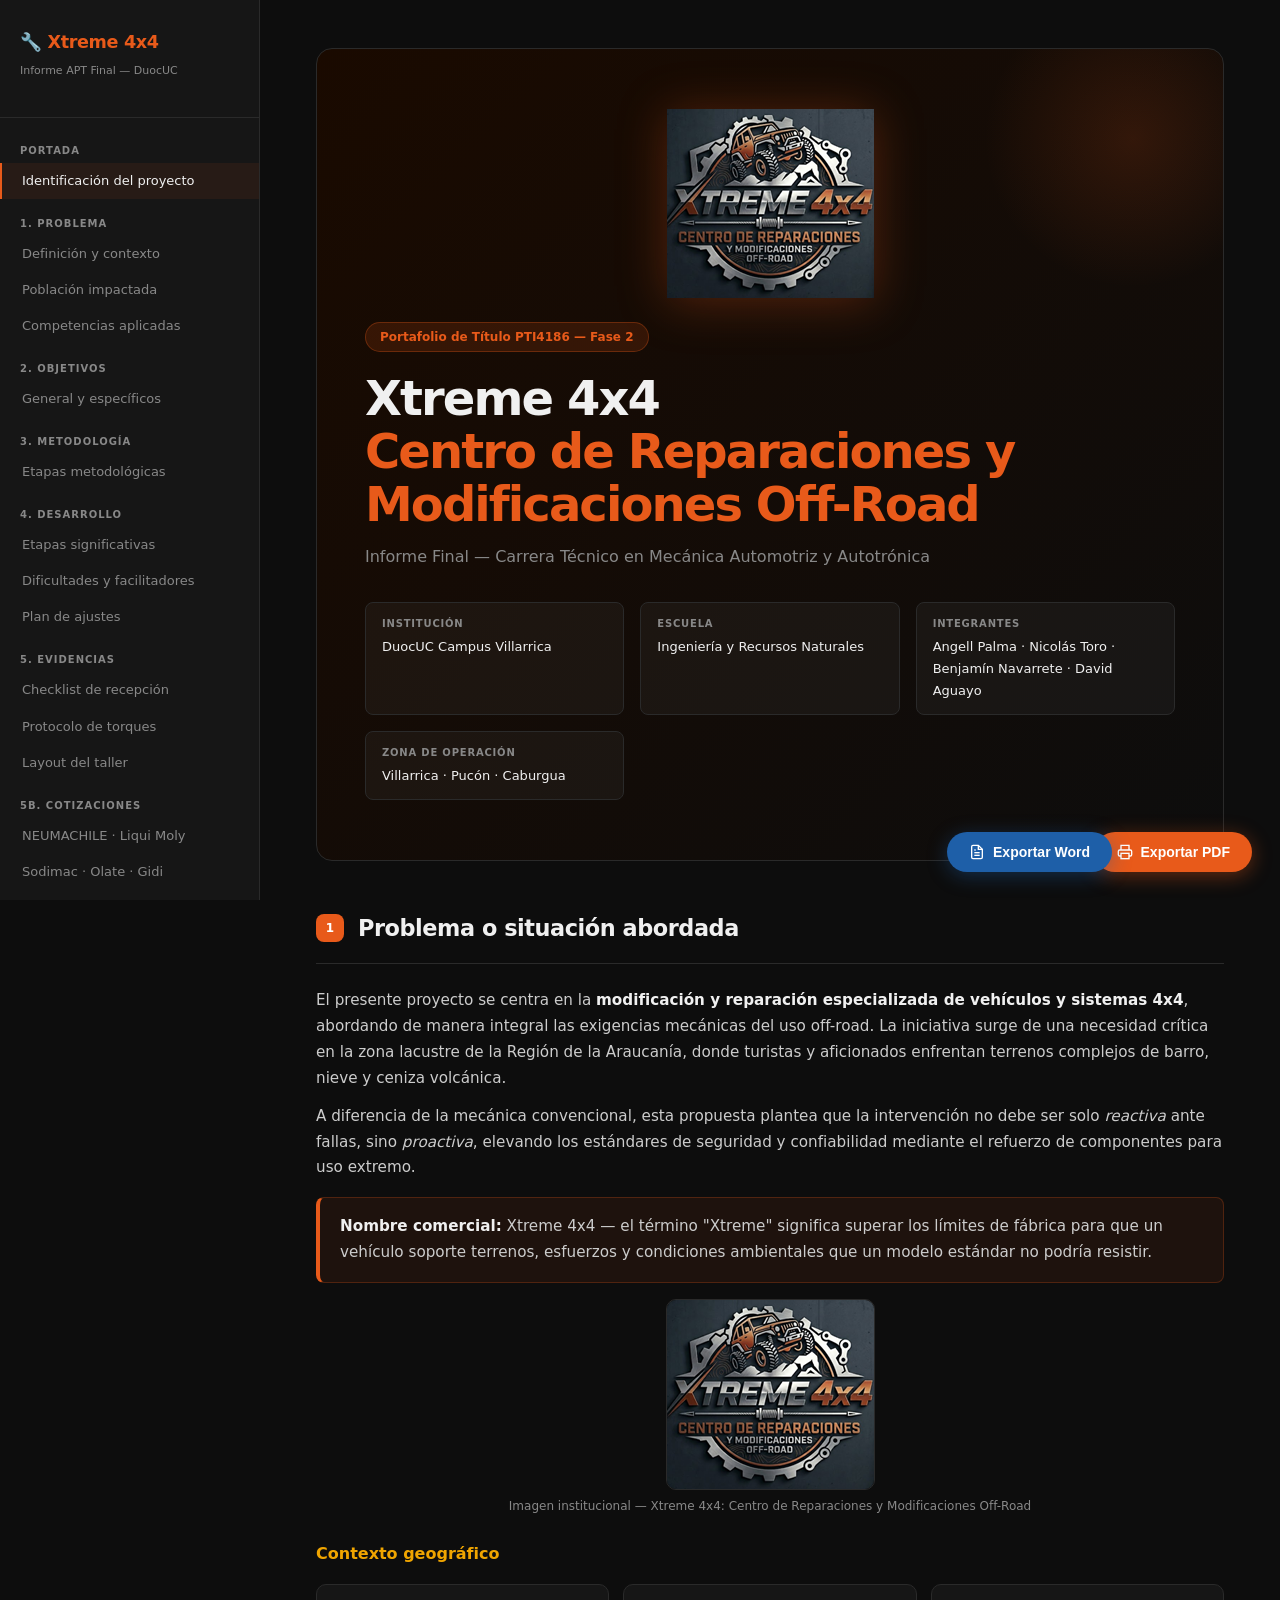
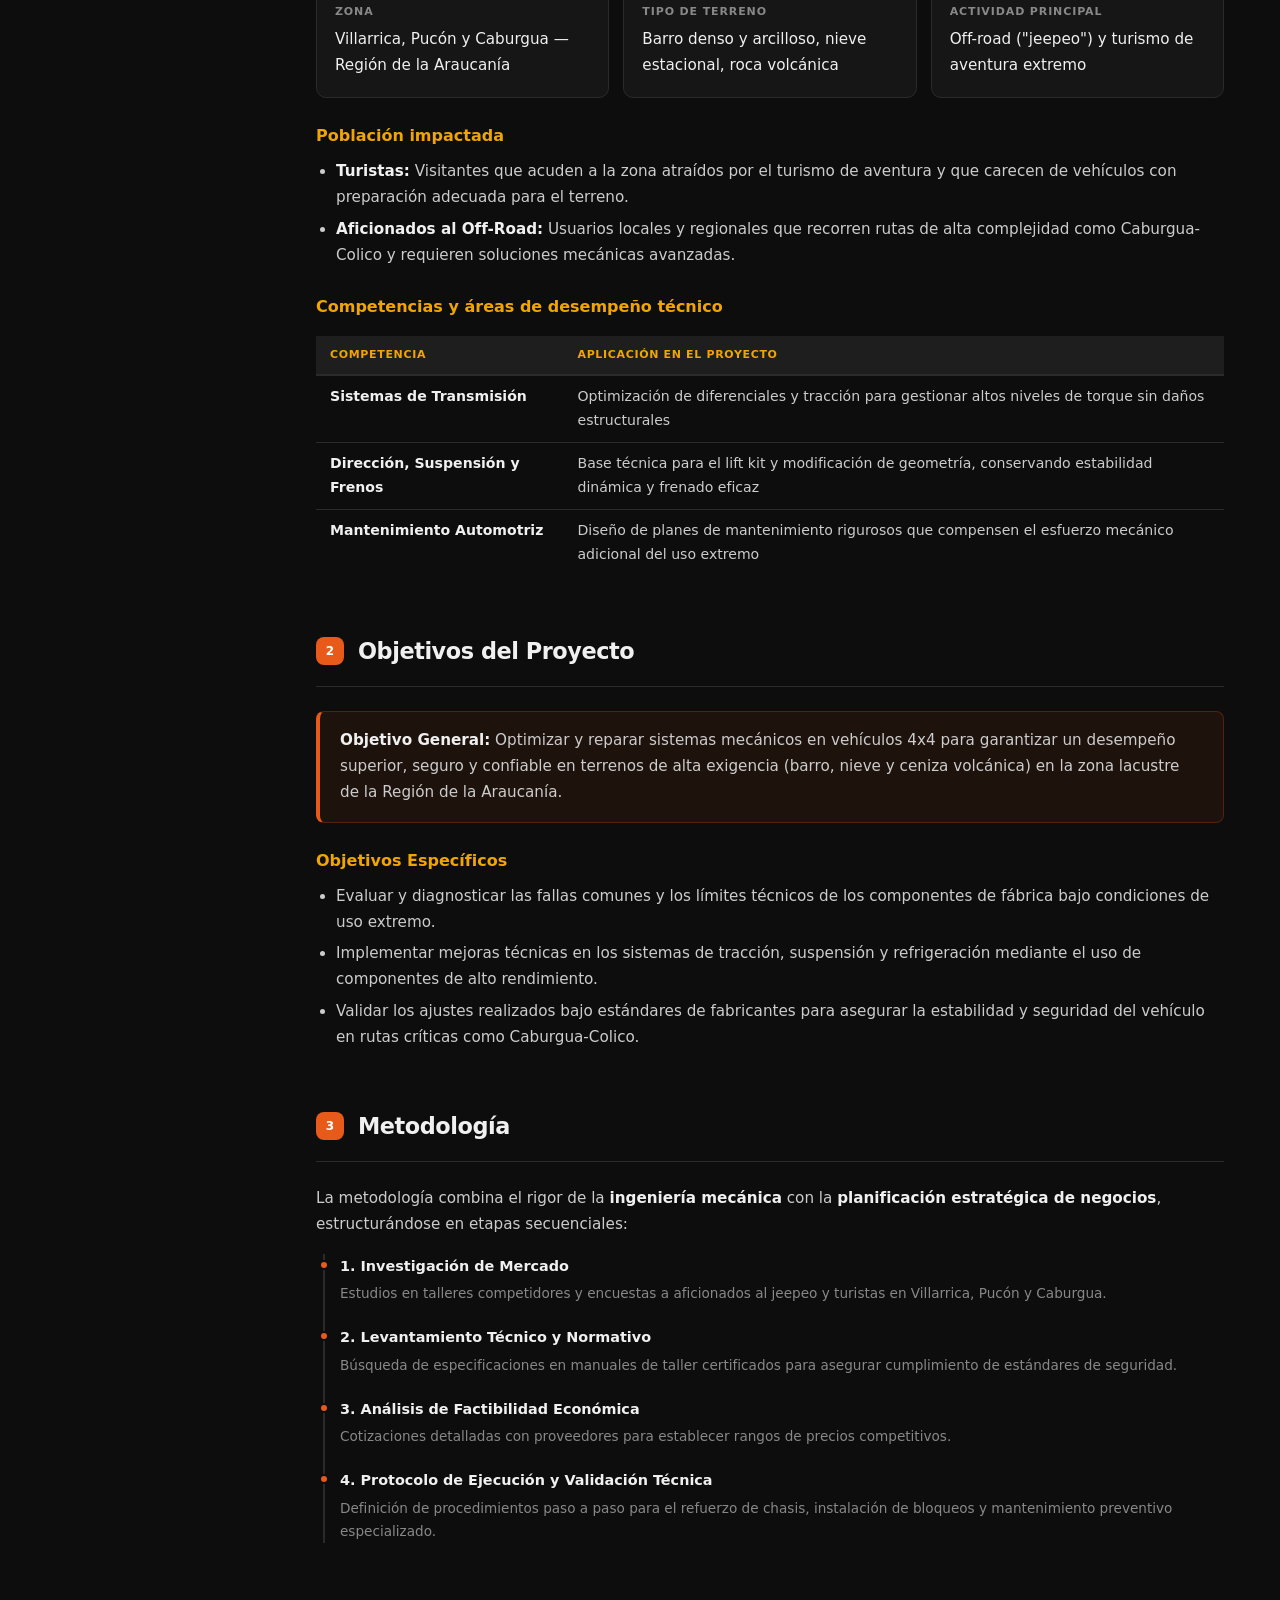
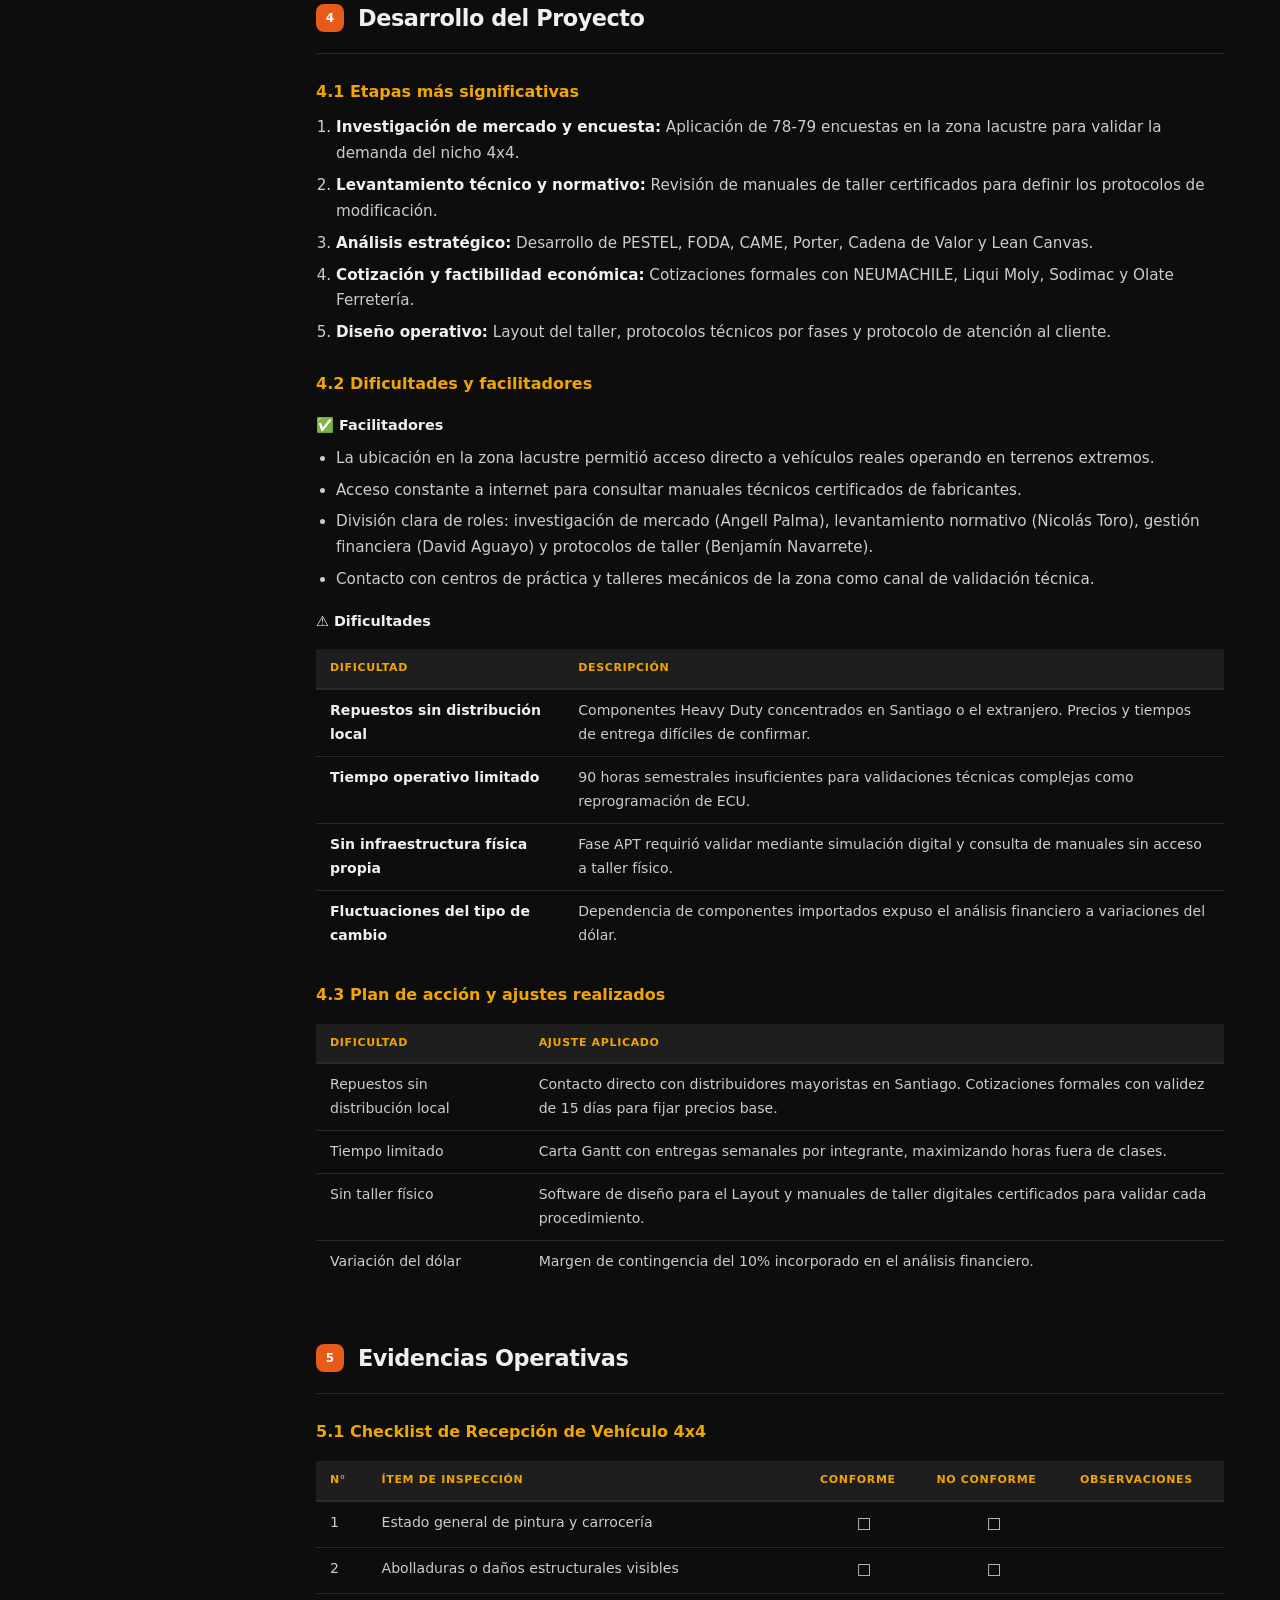
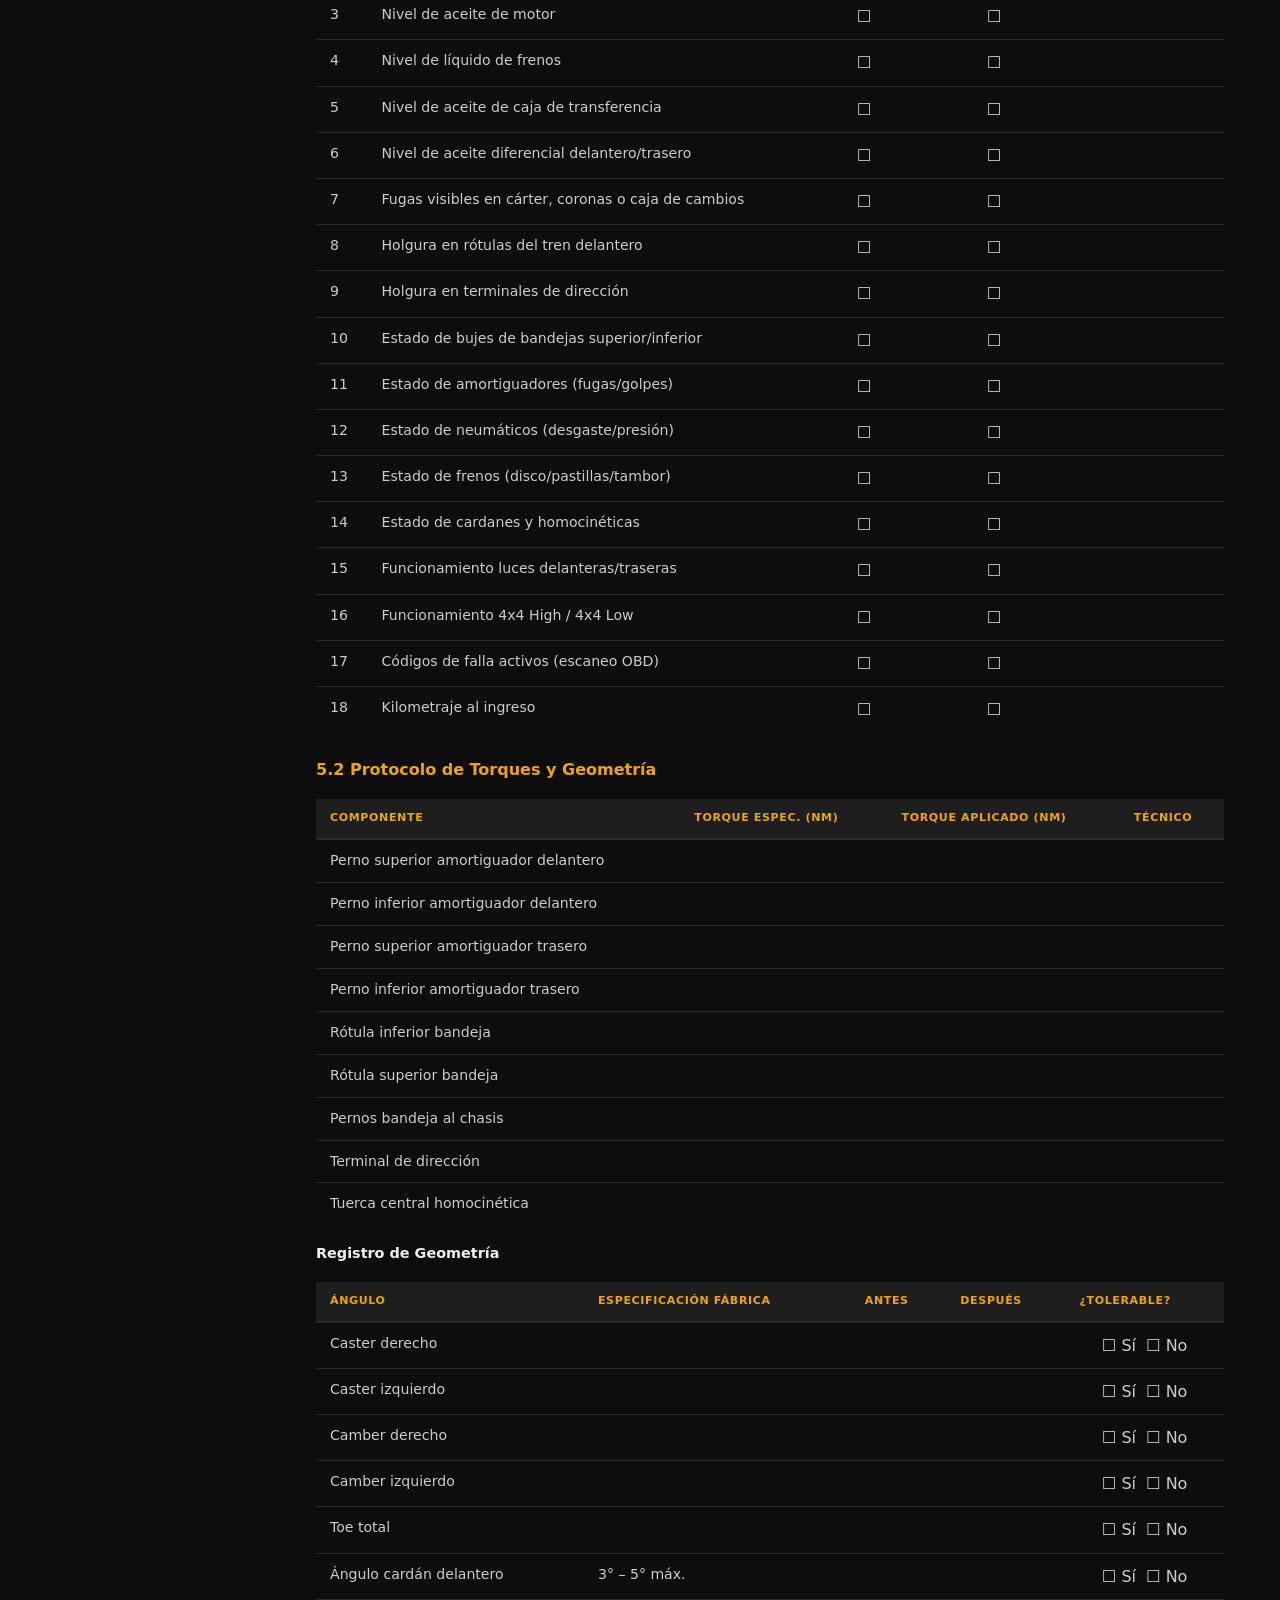
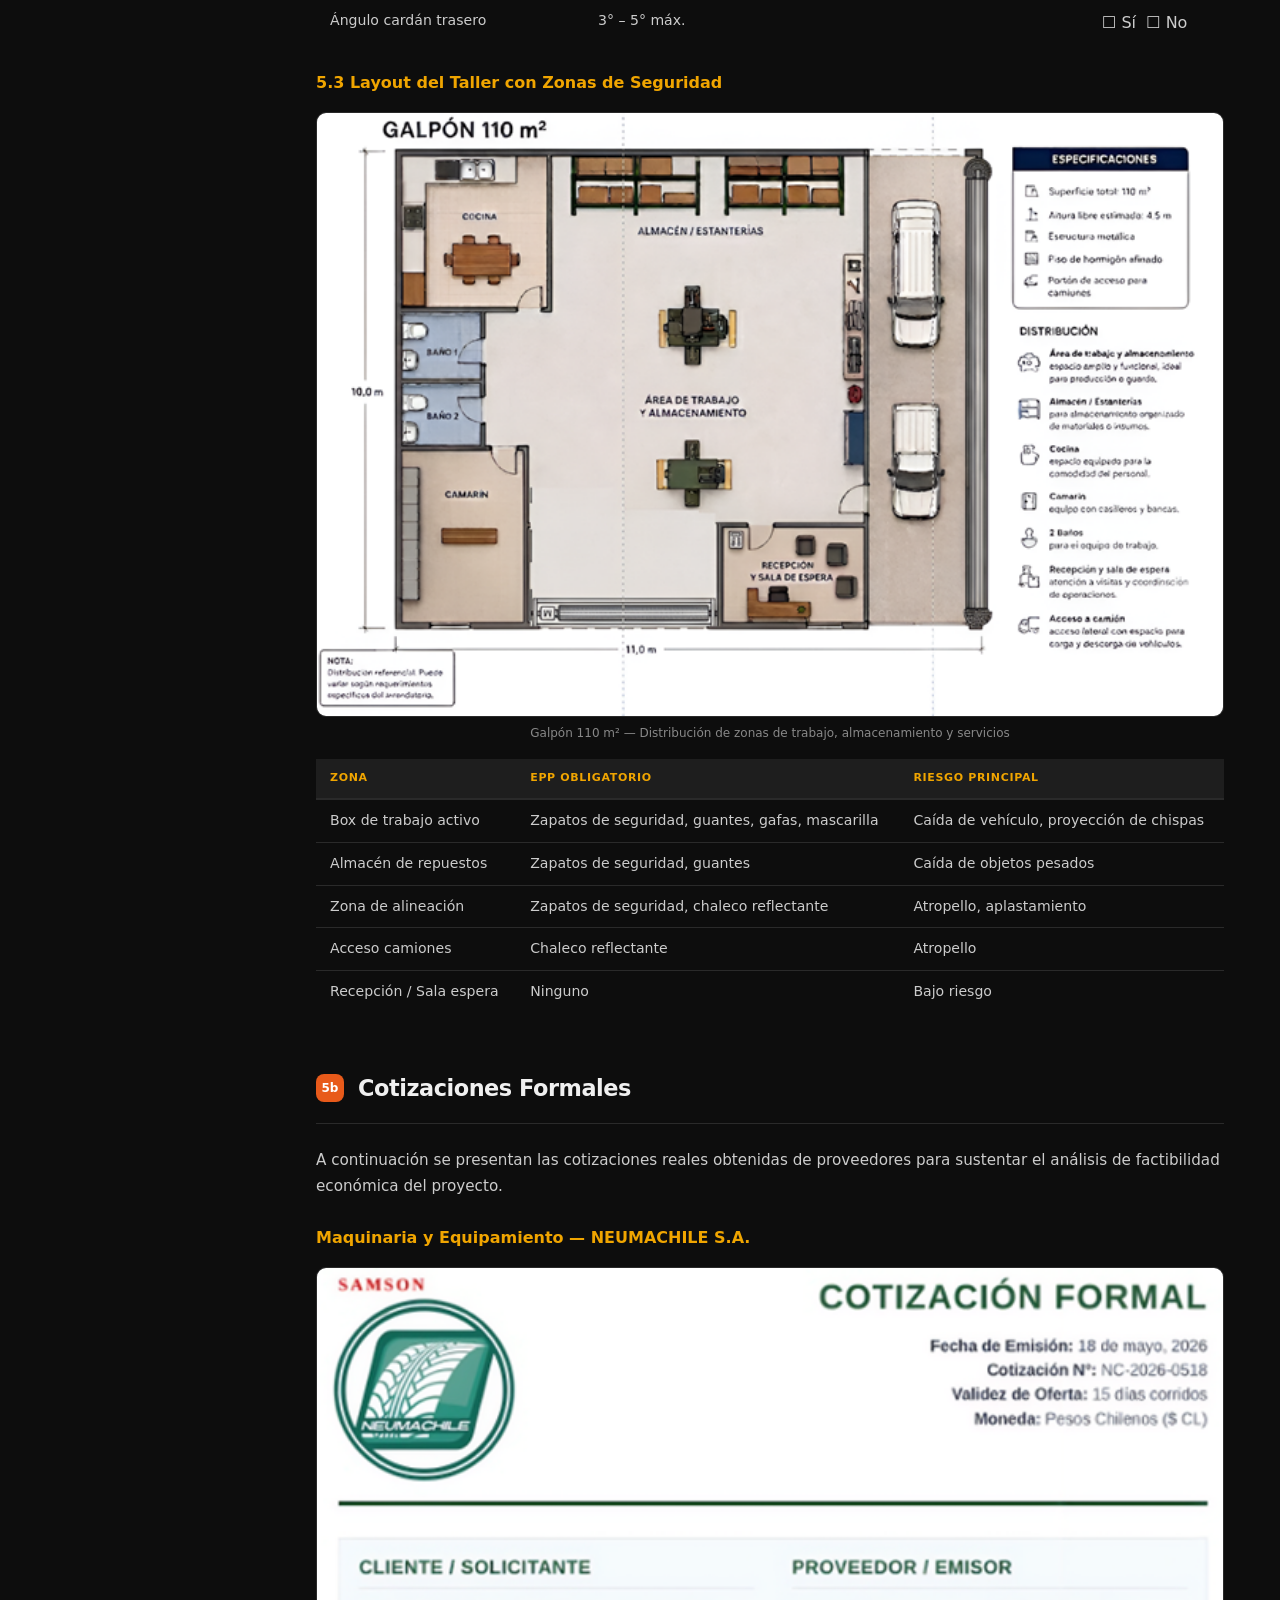
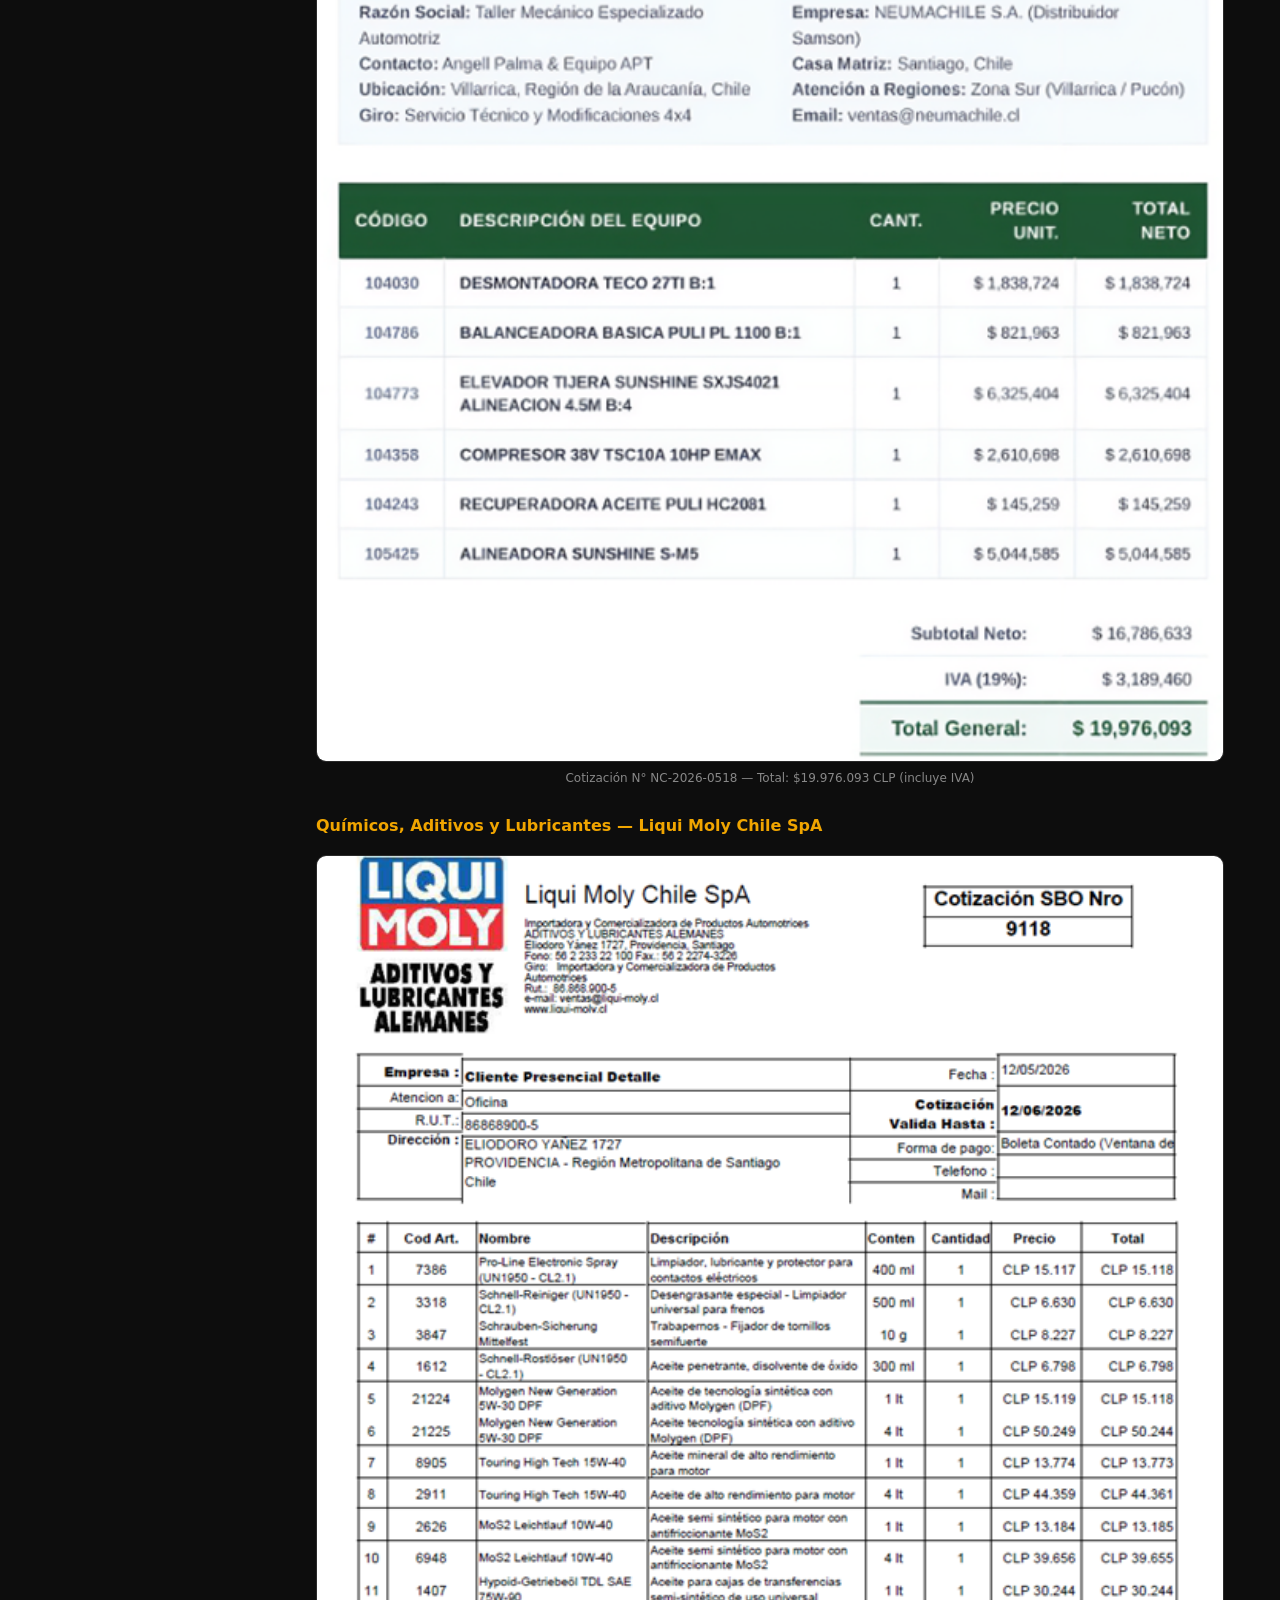
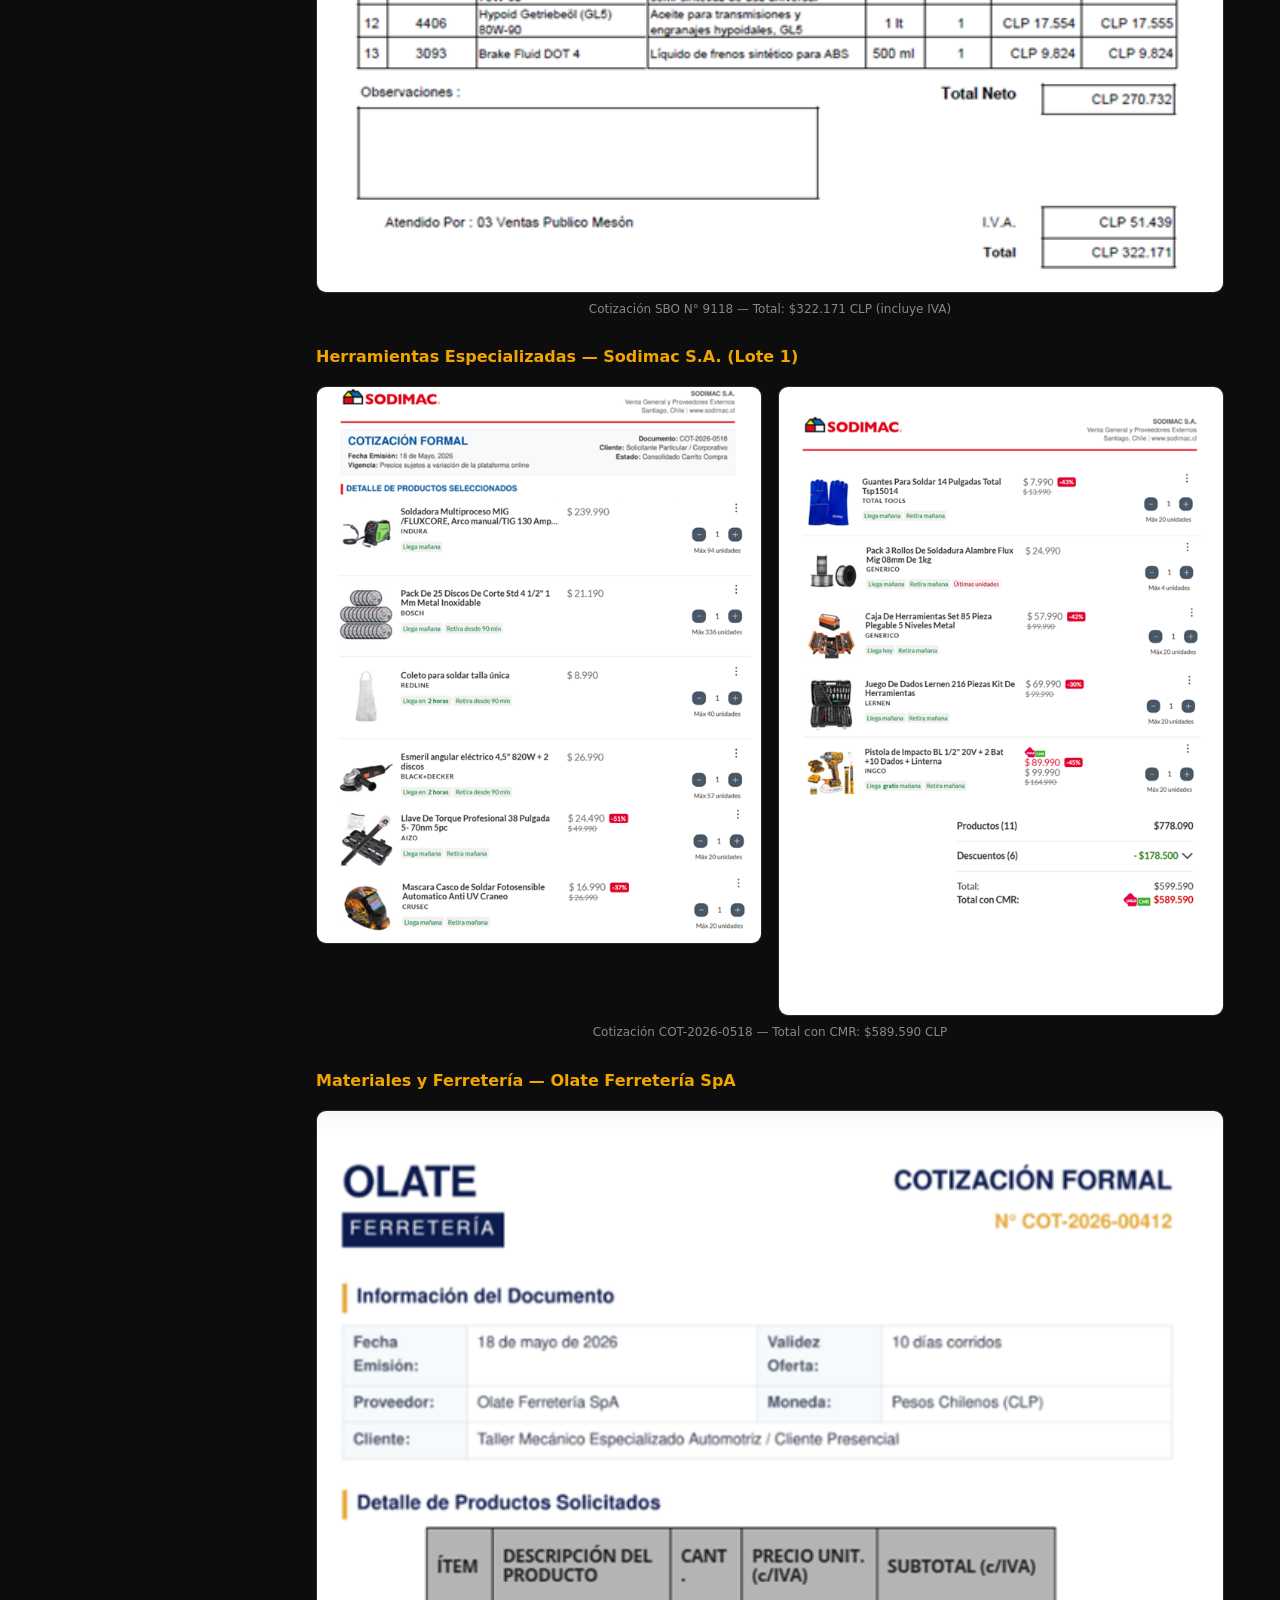
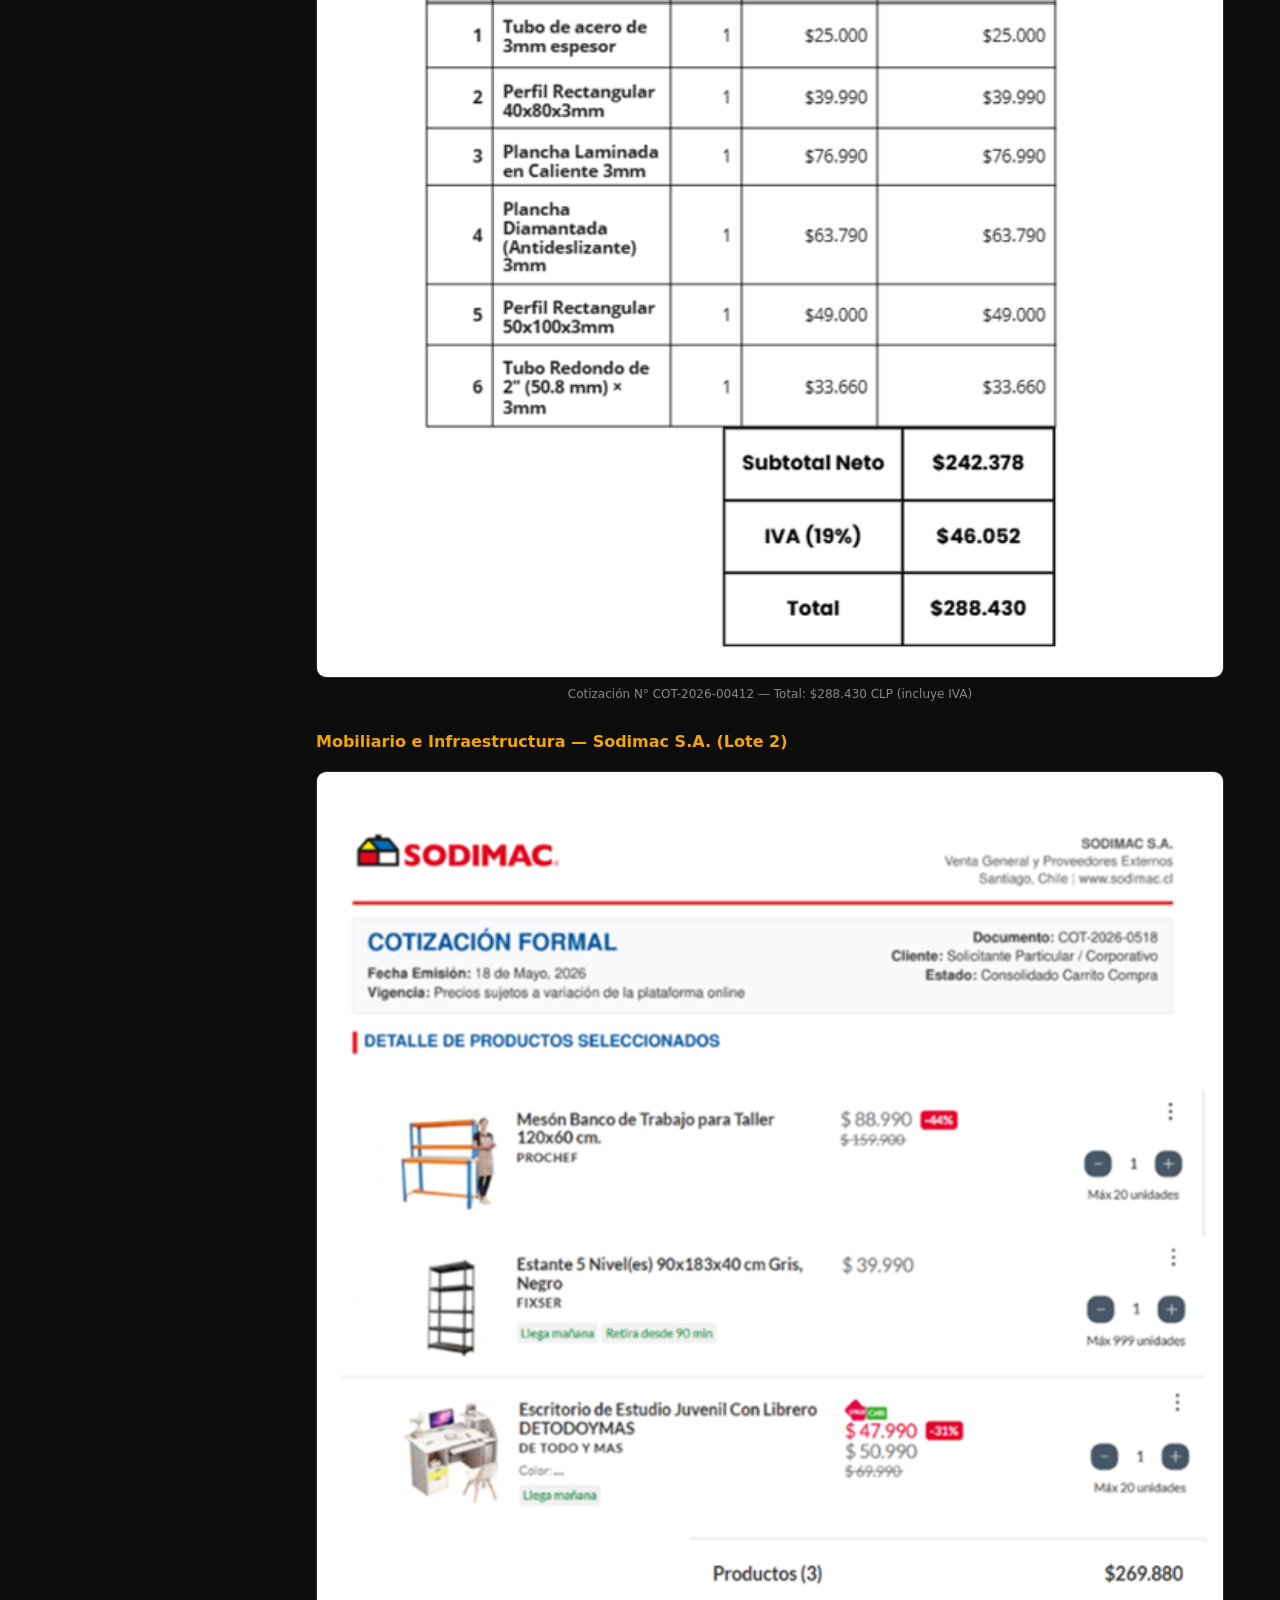
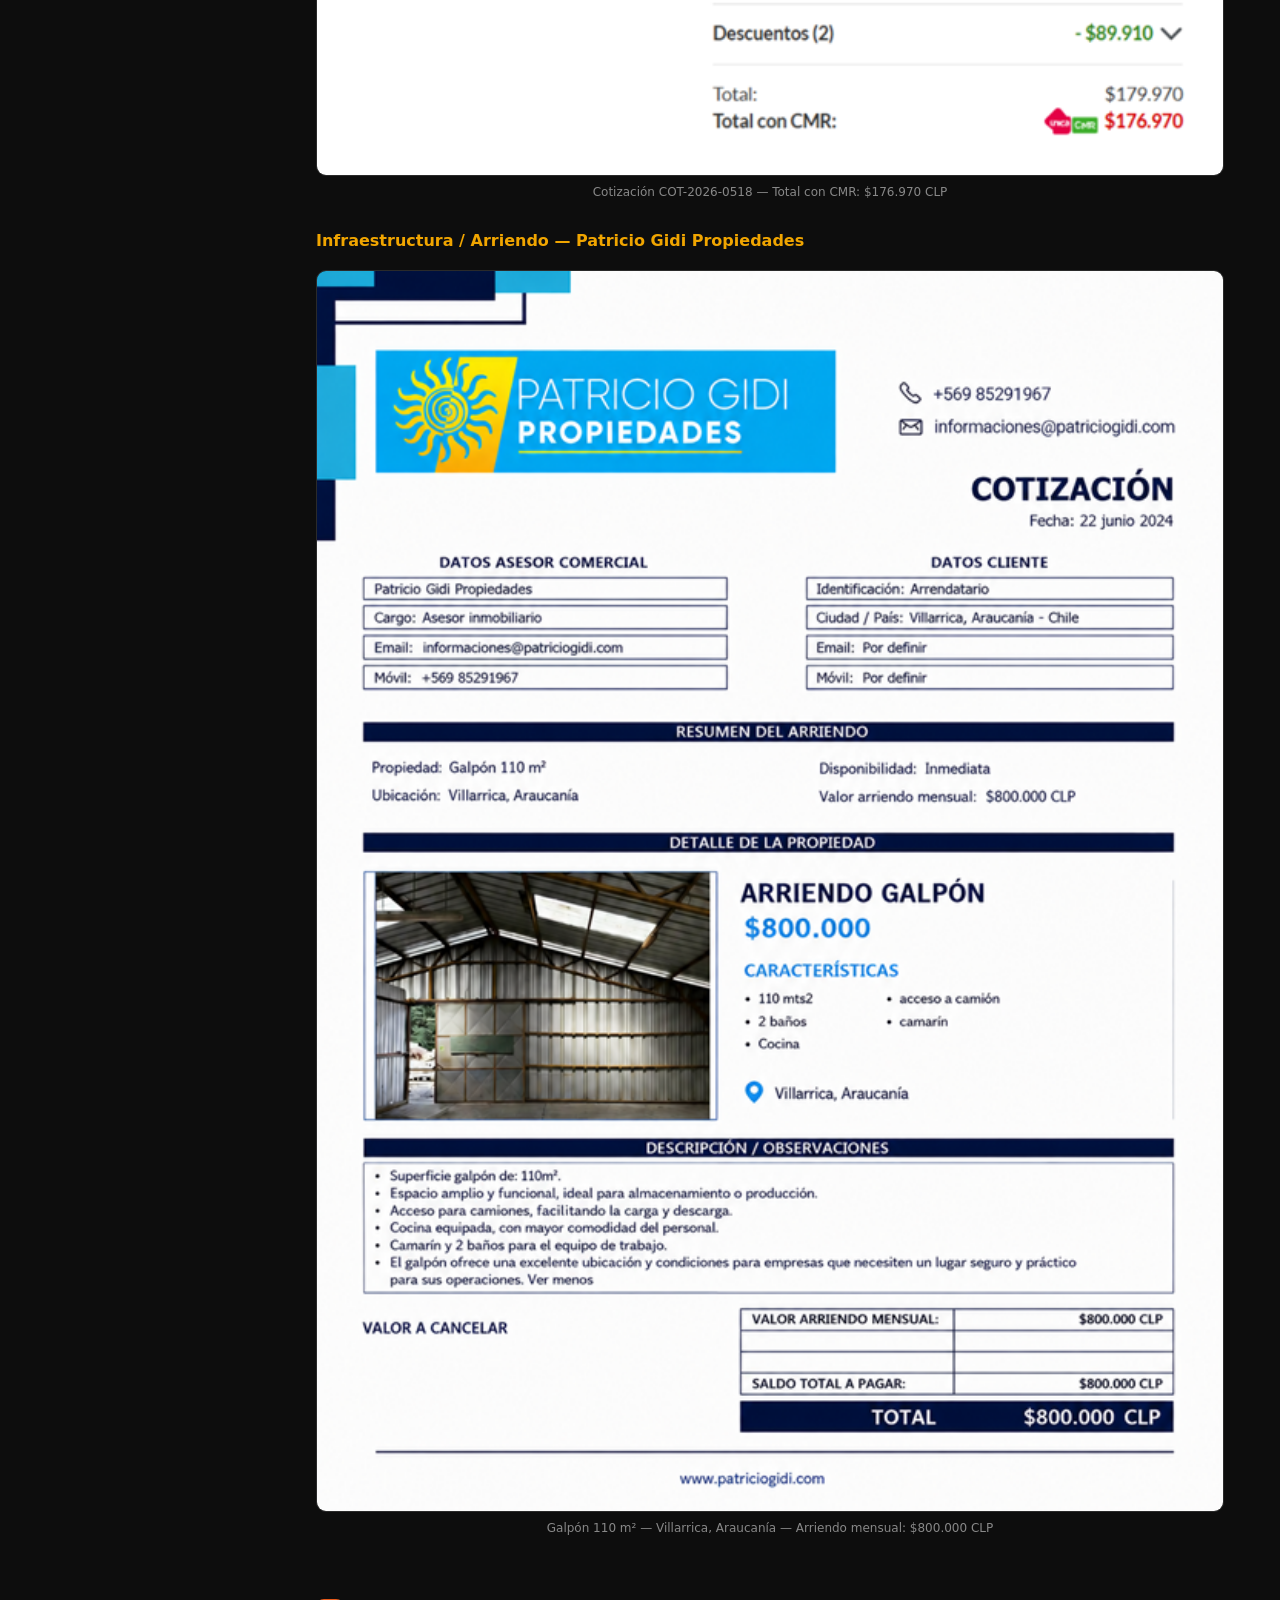
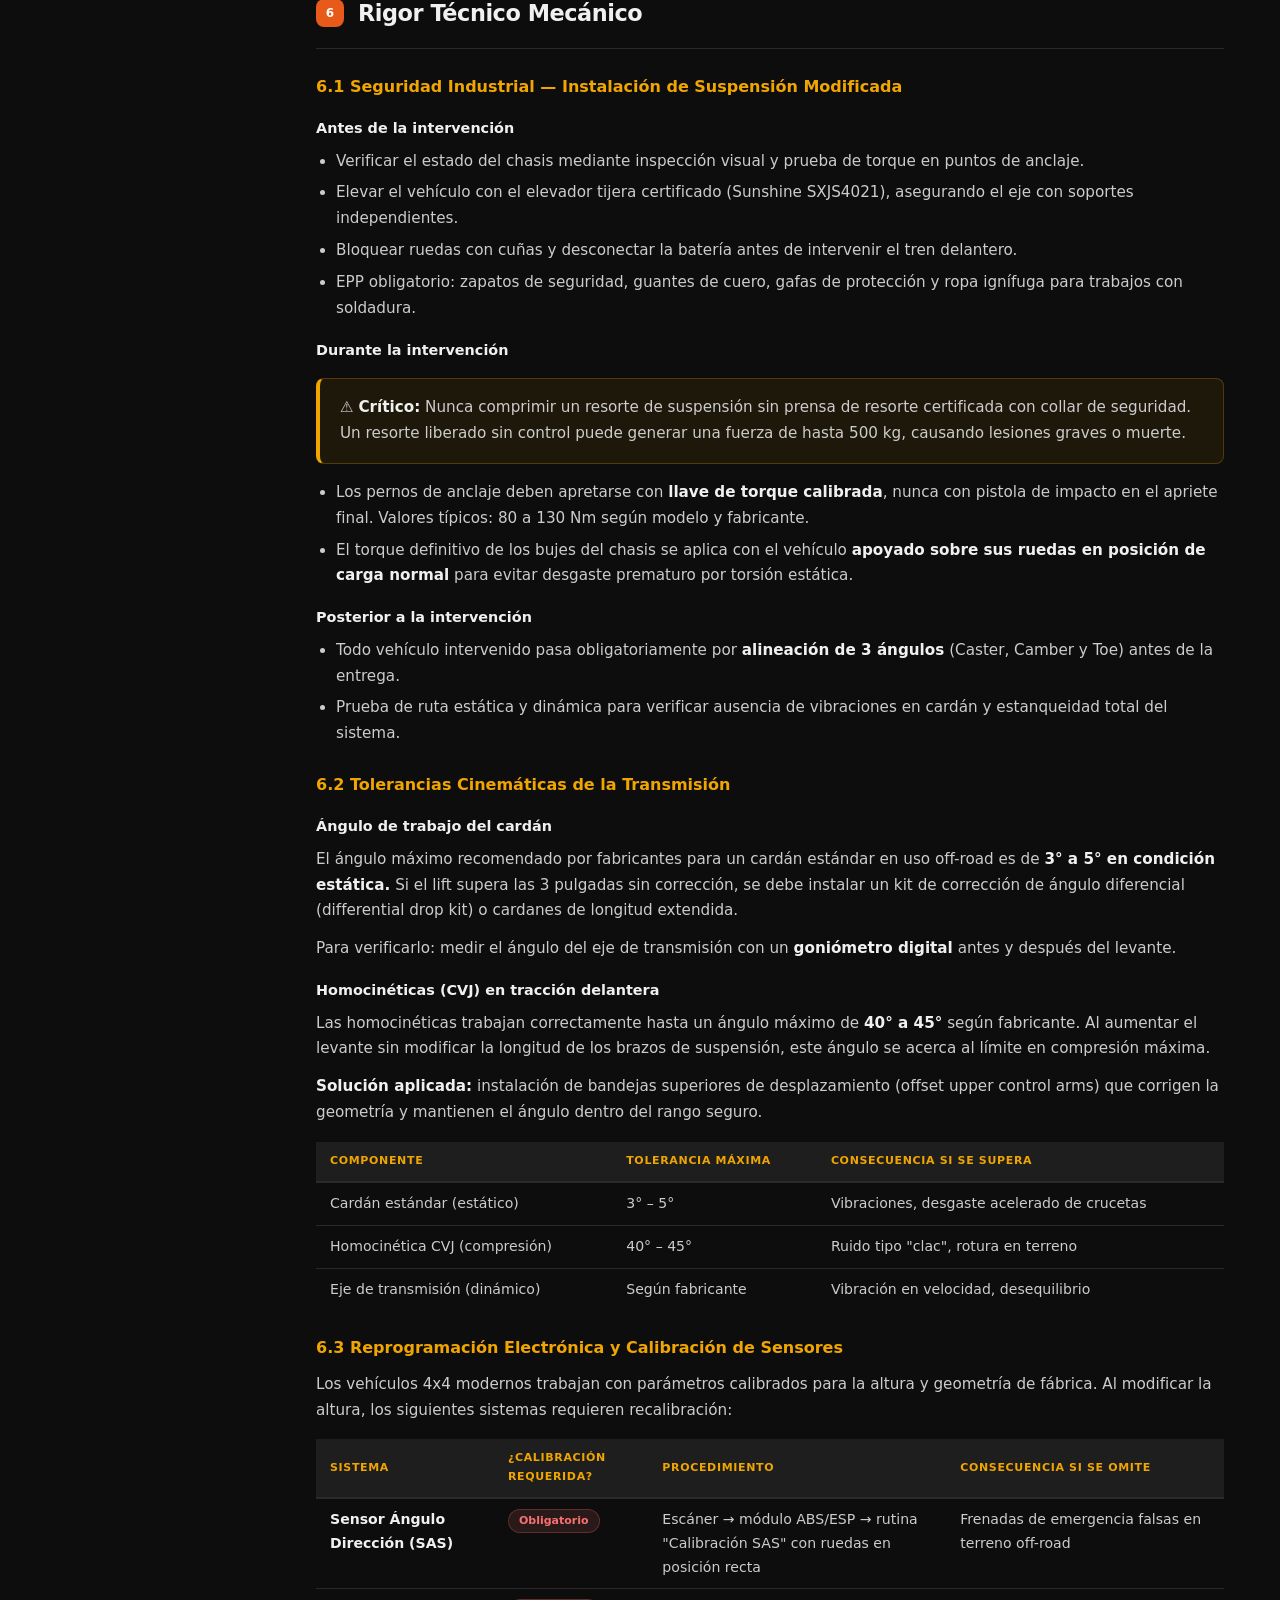
==== commit 5048d59b: "refactor: informe APT es ahora index.html (pagina principal)" ====
--- a/index.html
+++ b/index.html
@@ -785,7 +785,27 @@
       transition: all 0.2s;
     }
     .print-btn:hover { background: #c0430f; transform: translateY(-2px); }
-    @media print { .print-btn { display: none !important; } }
+    .word-btn {
+      position: fixed;
+      bottom: 28px;
+      right: 168px;
+      background: #1e5fa8;
+      color: #fff;
+      border: none;
+      border-radius: 50px;
+      padding: 12px 22px;
+      font-size: 14px;
+      font-weight: 600;
+      cursor: pointer;
+      box-shadow: 0 4px 20px rgba(30,95,168,0.4);
+      z-index: 200;
+      display: flex;
+      align-items: center;
+      gap: 8px;
+      transition: all 0.2s;
+    }
+    .word-btn:hover { background: #154a87; transform: translateY(-2px); }
+    @media print { .print-btn, .word-btn { display: none !important; } }
   </style>
 </head>
 <body>
@@ -1392,5 +1412,117 @@
   Exportar PDF
 </button>
 
+<!-- Botón exportar Word -->
+<button class="word-btn" onclick="exportWord()">
+  <svg width="16" height="16" viewBox="0 0 24 24" fill="none" stroke="currentColor" stroke-width="2">
+    <path d="M14 2H6a2 2 0 0 0-2 2v16a2 2 0 0 0 2 2h12a2 2 0 0 0 2-2V8z"/>
+    <polyline points="14 2 14 8 20 8"/>
+    <line x1="16" y1="13" x2="8" y2="13"/>
+    <line x1="16" y1="17" x2="8" y2="17"/>
+    <polyline points="10 9 9 9 8 9"/>
+  </svg>
+  Exportar Word
+</button>
+
+<script>
+function exportWord() {
+  // Recopilar todo el contenido del informe
+  const sections = document.querySelector('.main');
+
+  const style = `
+    <style>
+      body { font-family: Calibri, Arial, sans-serif; font-size: 11pt; color: #111; line-height: 1.5; margin: 2cm; }
+      h1 { font-size: 22pt; color: #c0430f; margin-bottom: 6pt; }
+      h2 { font-size: 16pt; color: #c0430f; border-bottom: 2px solid #c0430f; padding-bottom: 4pt; margin-top: 24pt; margin-bottom: 10pt; page-break-after: avoid; }
+      h3 { font-size: 12pt; color: #b07800; margin-top: 16pt; margin-bottom: 6pt; page-break-after: avoid; }
+      h4 { font-size: 11pt; font-weight: bold; margin-top: 10pt; margin-bottom: 4pt; }
+      p  { margin-bottom: 8pt; font-size: 11pt; }
+      ul, ol { margin-left: 20pt; margin-bottom: 8pt; }
+      li { margin-bottom: 4pt; font-size: 11pt; }
+      table { width: 100%; border-collapse: collapse; margin: 10pt 0; font-size: 10pt; }
+      th { background-color: #c0430f; color: white; padding: 6pt 8pt; text-align: left; font-size: 9pt; }
+      td { padding: 5pt 8pt; border: 1px solid #ccc; vertical-align: top; }
+      tr:nth-child(even) td { background-color: #f9f9f9; }
+      .callout { border-left: 4px solid #c0430f; background: #fff8f5; padding: 8pt 12pt; margin: 10pt 0; }
+      .callout.warning { border-left-color: #b07800; background: #fffbf0; }
+      .cover { text-align: center; border: 2px solid #c0430f; padding: 32pt; margin-bottom: 32pt; page-break-after: always; }
+      .cover h1 { font-size: 26pt; }
+      .cover-badge { background: #fde8de; border: 1px solid #c0430f; color: #c0430f; padding: 3pt 10pt; border-radius: 4pt; font-size: 10pt; display: inline-block; margin-bottom: 12pt; }
+      .cover-meta { display: flex; flex-wrap: wrap; gap: 10pt; margin-top: 20pt; justify-content: center; }
+      .meta-item { border: 1px solid #ccc; padding: 8pt 12pt; min-width: 160pt; text-align: left; }
+      .meta-label { font-size: 8pt; color: #555; text-transform: uppercase; font-weight: bold; }
+      .meta-value { font-size: 10pt; }
+      .section-header { display: flex; align-items: center; gap: 10pt; border-bottom: 2px solid #c0430f; padding-bottom: 6pt; margin-bottom: 14pt; }
+      .section-number { background: #c0430f; color: white; font-weight: bold; padding: 3pt 7pt; border-radius: 4pt; font-size: 10pt; }
+      .section-title { font-size: 16pt; font-weight: bold; color: #111; }
+      .stat-grid { display: flex; flex-wrap: wrap; gap: 10pt; margin: 10pt 0; }
+      .stat-card { border: 1px solid #ccc; padding: 10pt; min-width: 120pt; text-align: center; }
+      .stat-val { font-size: 14pt; font-weight: bold; color: #c0430f; }
+      .stat-lbl { font-size: 8pt; color: #555; }
+      .card-grid { display: flex; flex-wrap: wrap; gap: 10pt; margin: 10pt 0; }
+      .info-card { border: 1px solid #ccc; padding: 8pt 12pt; min-width: 140pt; }
+      .info-card .label { font-size: 8pt; color: #555; text-transform: uppercase; font-weight: bold; }
+      .info-card .value { font-size: 10pt; }
+      .timeline { margin: 10pt 0 10pt 16pt; border-left: 2px solid #c0430f; padding-left: 12pt; }
+      .tl-item { margin-bottom: 12pt; }
+      .tl-title { font-weight: bold; font-size: 11pt; }
+      .tl-desc { font-size: 10pt; color: #555; }
+      .badge { padding: 2pt 6pt; border-radius: 3pt; font-size: 9pt; font-weight: bold; }
+      .badge-ok  { background: #e6f7f0; color: #1a7a50; }
+      .badge-warn{ background: #fffbf0; color: #b07800; }
+      .badge-err { background: #fff0f0; color: #cc0000; }
+      img { max-width: 100%; height: auto; margin: 8pt 0; }
+      .img-logo { display: block; max-width: 200pt; margin: 0 auto 16pt; }
+      .img-center { display: block; max-width: 300pt; margin: 10pt auto; }
+      .img-full { width: 100%; margin: 8pt 0; }
+      .img-caption { text-align: center; font-size: 9pt; color: #555; font-style: italic; margin-bottom: 8pt; }
+      .img-grid { display: flex; gap: 10pt; margin: 8pt 0; }
+      .img-grid img { width: 48%; }
+      .sidebar, .print-btn, .word-btn { display: none !important; }
+      .table-wrap { margin: 10pt 0; }
+    </style>
+  `;
+
+  const html = `
+    <!DOCTYPE html>
+    <html xmlns:o="urn:schemas-microsoft-com:office:office"
+          xmlns:w="urn:schemas-microsoft-com:office:word"
+          xmlns="http://www.w3.org/TR/REC-html40">
+    <head>
+      <meta charset="UTF-8">
+      <meta name=ProgId content=Word.Document>
+      <meta name=Generator content="Microsoft Word 15">
+      <!--[if gte mso 9]>
+      <xml>
+        <w:WordDocument>
+          <w:View>Print</w:View>
+          <w:Zoom>100</w:Zoom>
+          <w:DoNotOptimizeForBrowser/>
+        </w:WordDocument>
+      </xml>
+      <![endif]-->
+      ${style}
+    </head>
+    <body>
+      ${sections.innerHTML}
+    </body>
+    </html>
+  `;
+
+  const blob = new Blob(['\ufeff', html], {
+    type: 'application/msword'
+  });
+
+  const url = URL.createObjectURL(blob);
+  const a = document.createElement('a');
+  a.href = url;
+  a.download = 'Informe-APT-Xtreme4x4-DuocUC.doc';
+  document.body.appendChild(a);
+  a.click();
+  document.body.removeChild(a);
+  URL.revokeObjectURL(url);
+}
+</script>
+
 </body>
 </html>
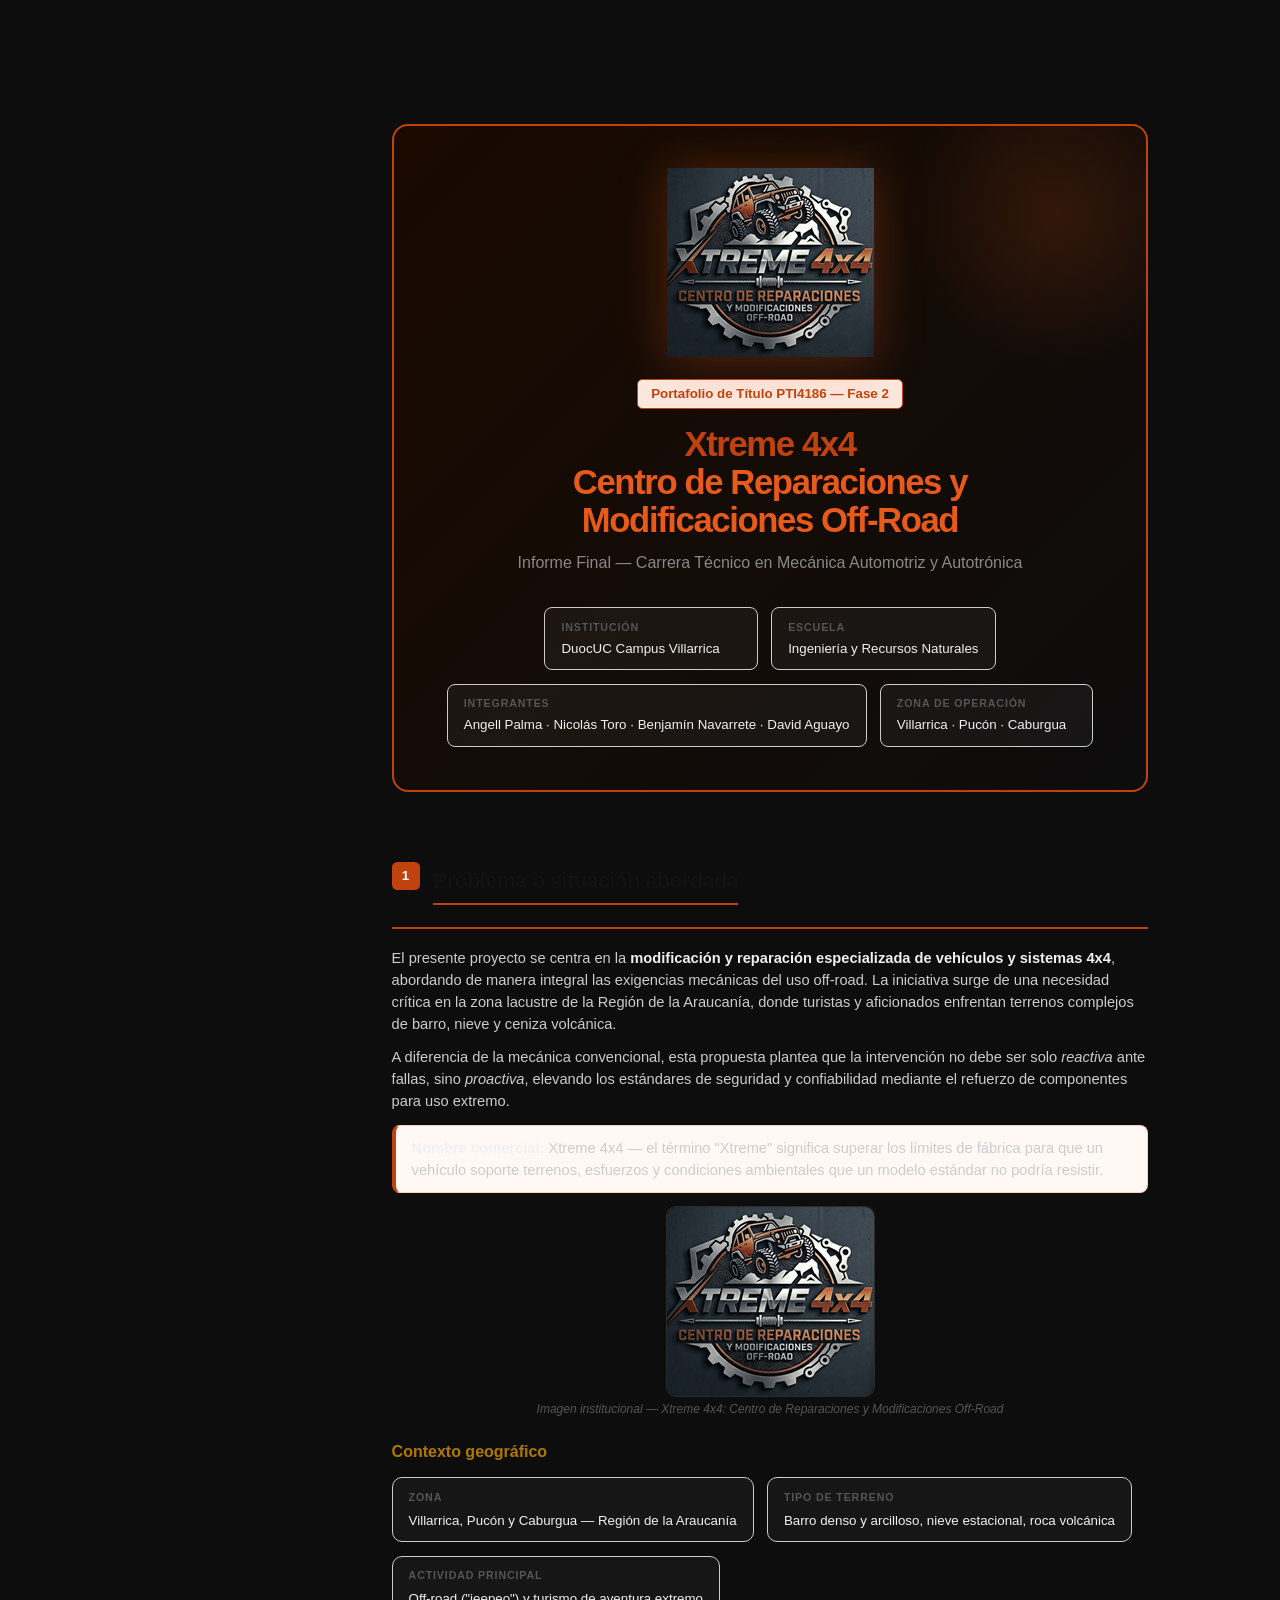
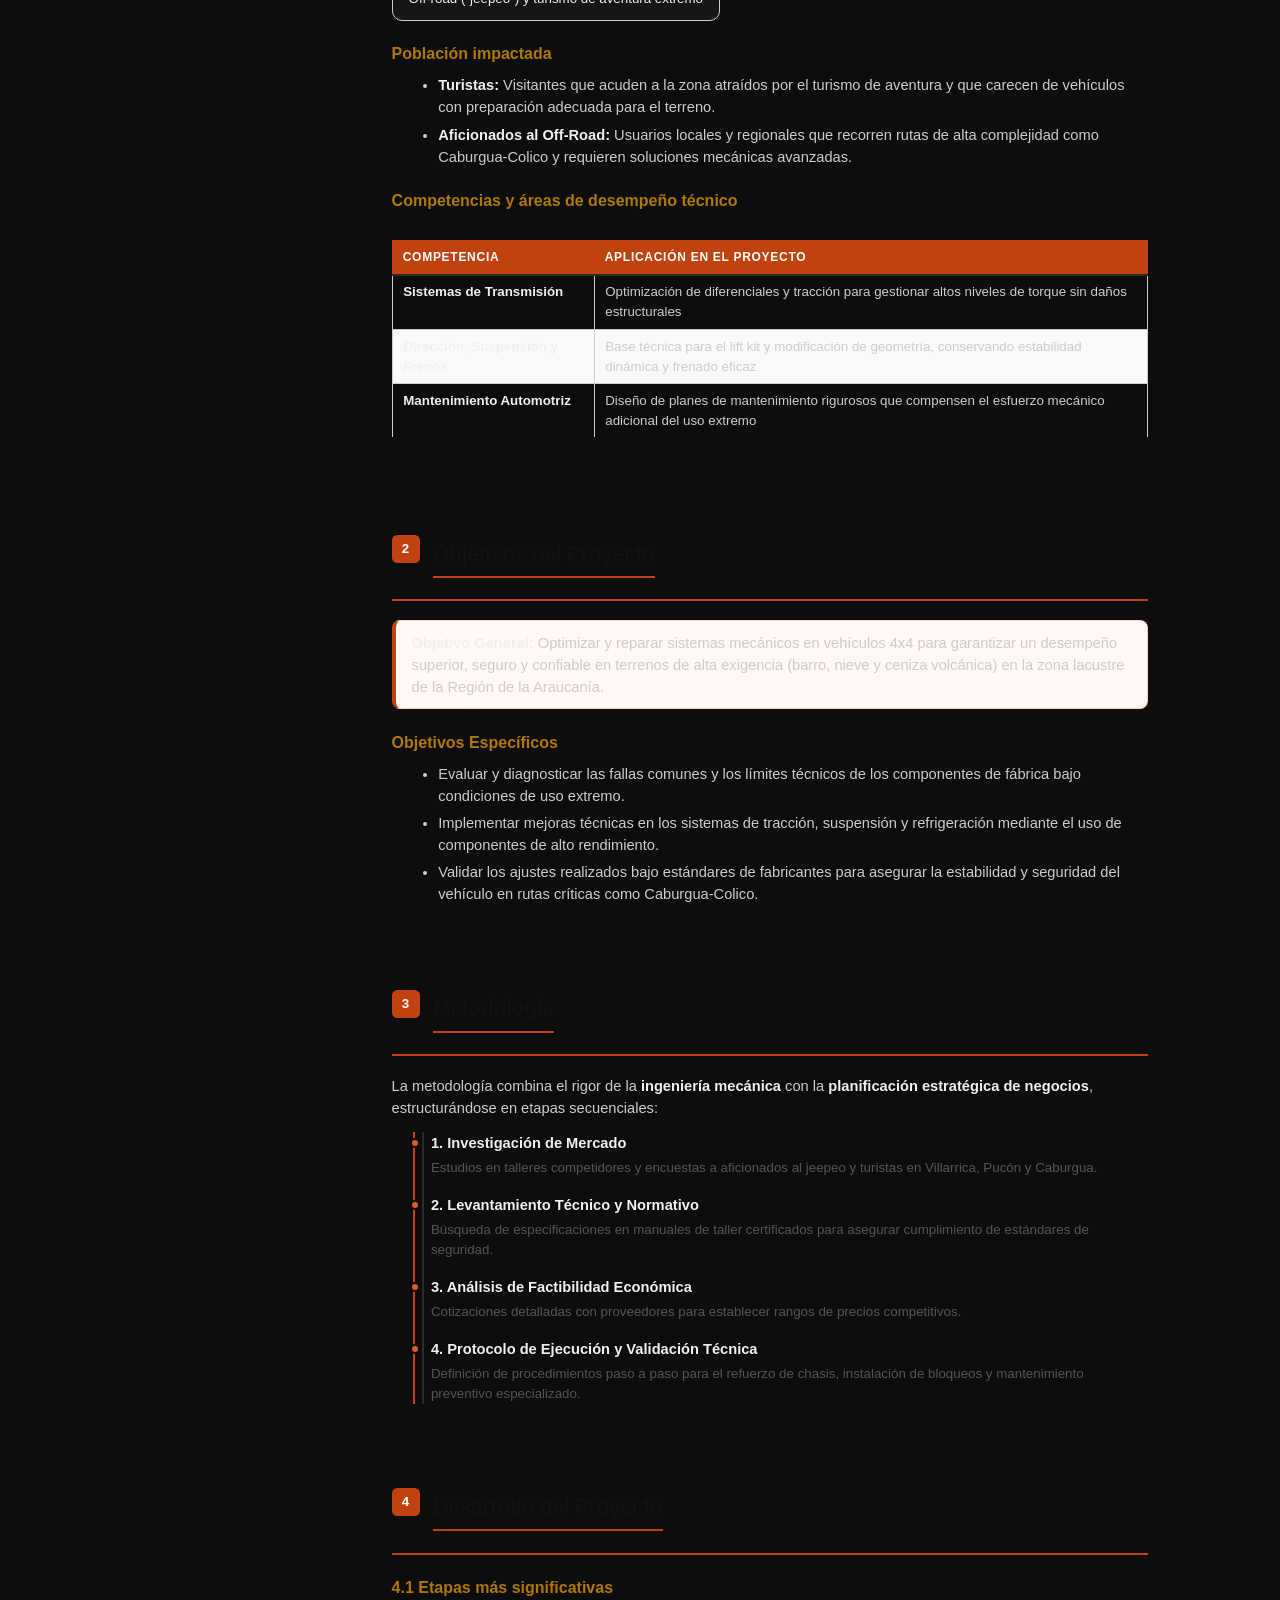
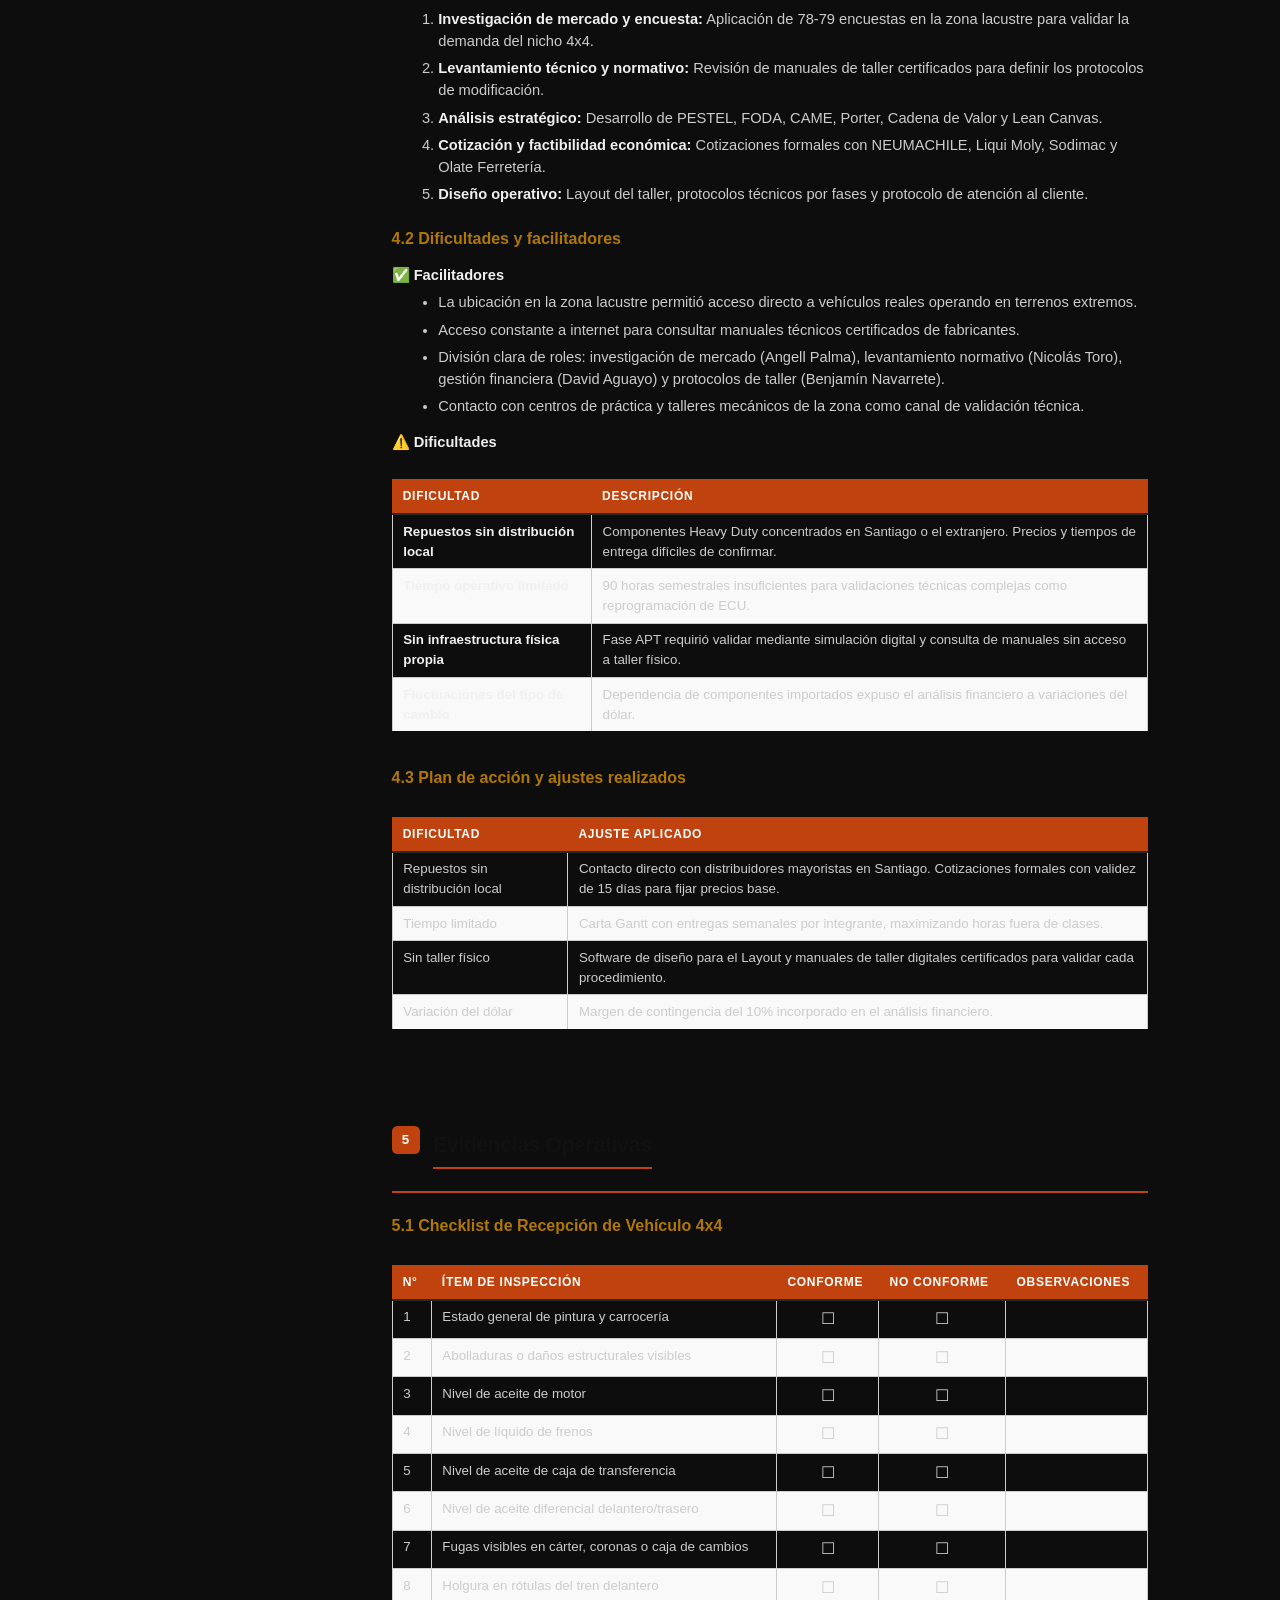
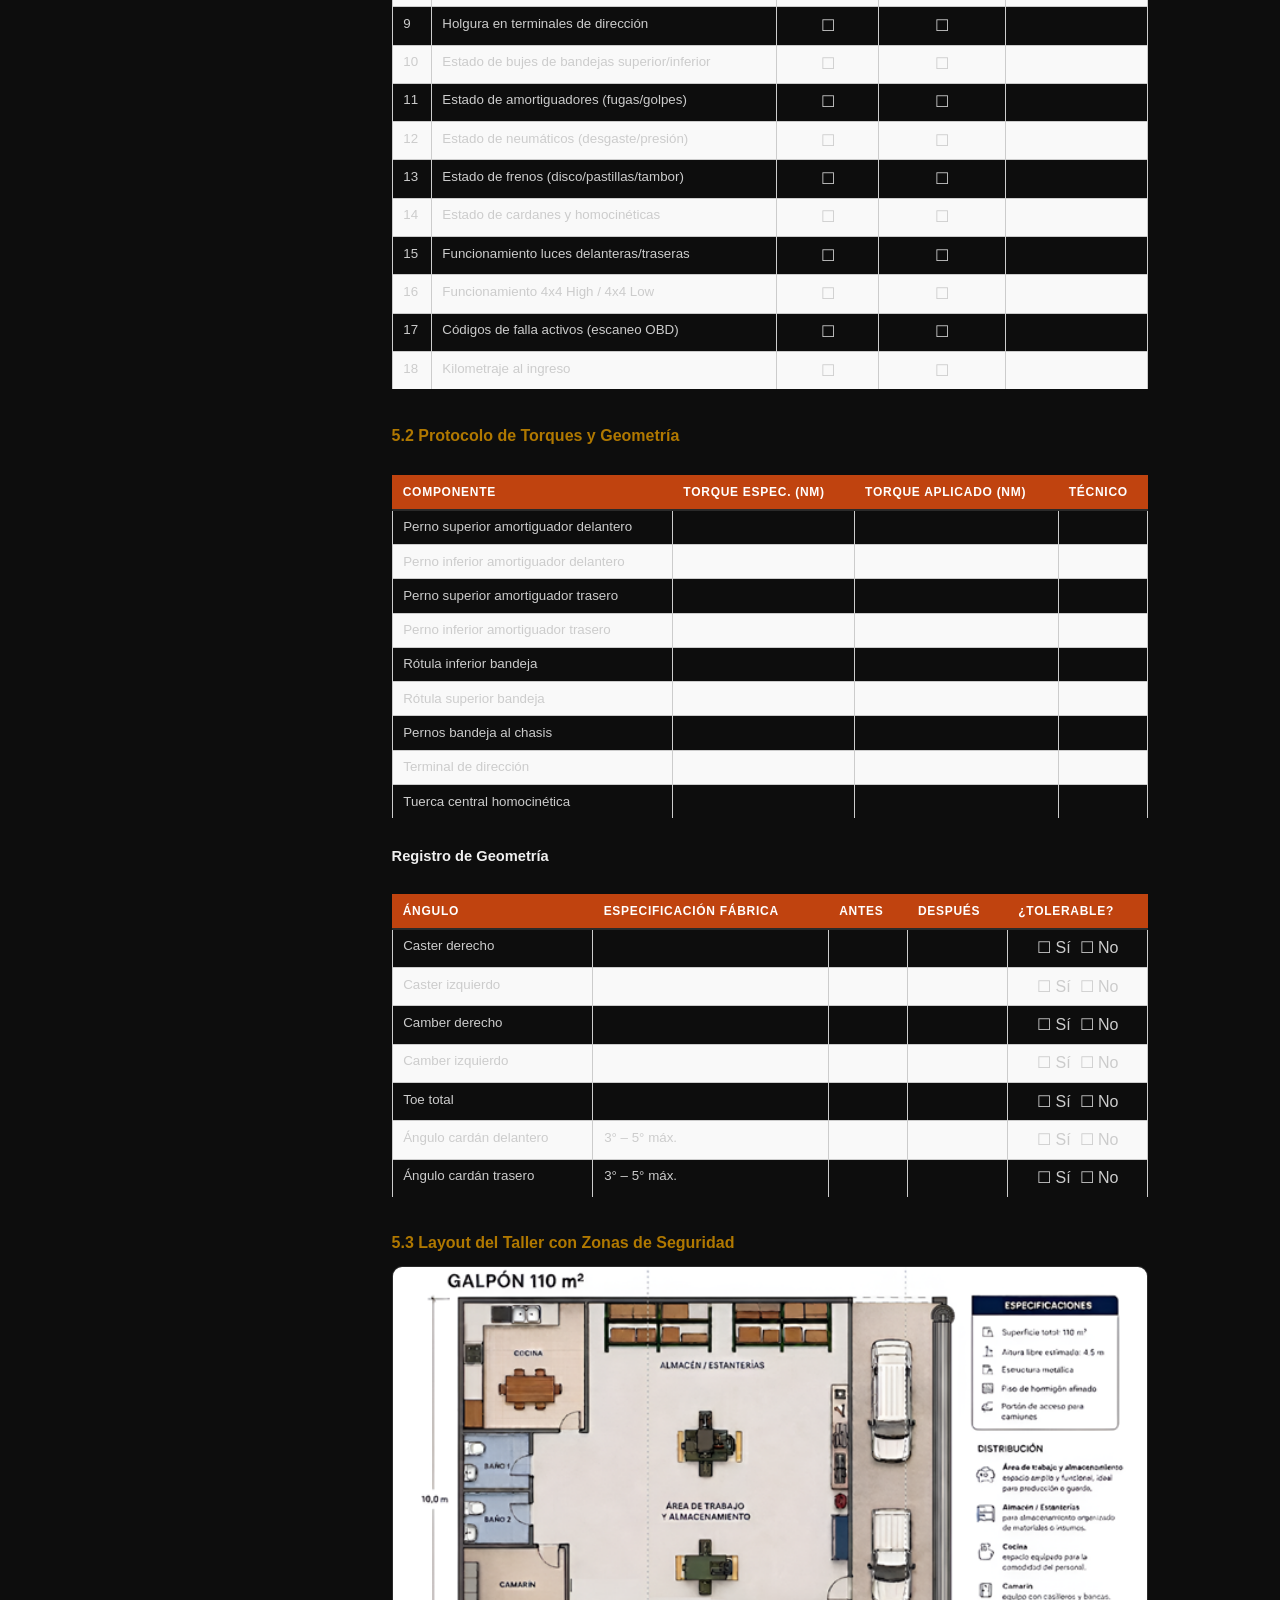
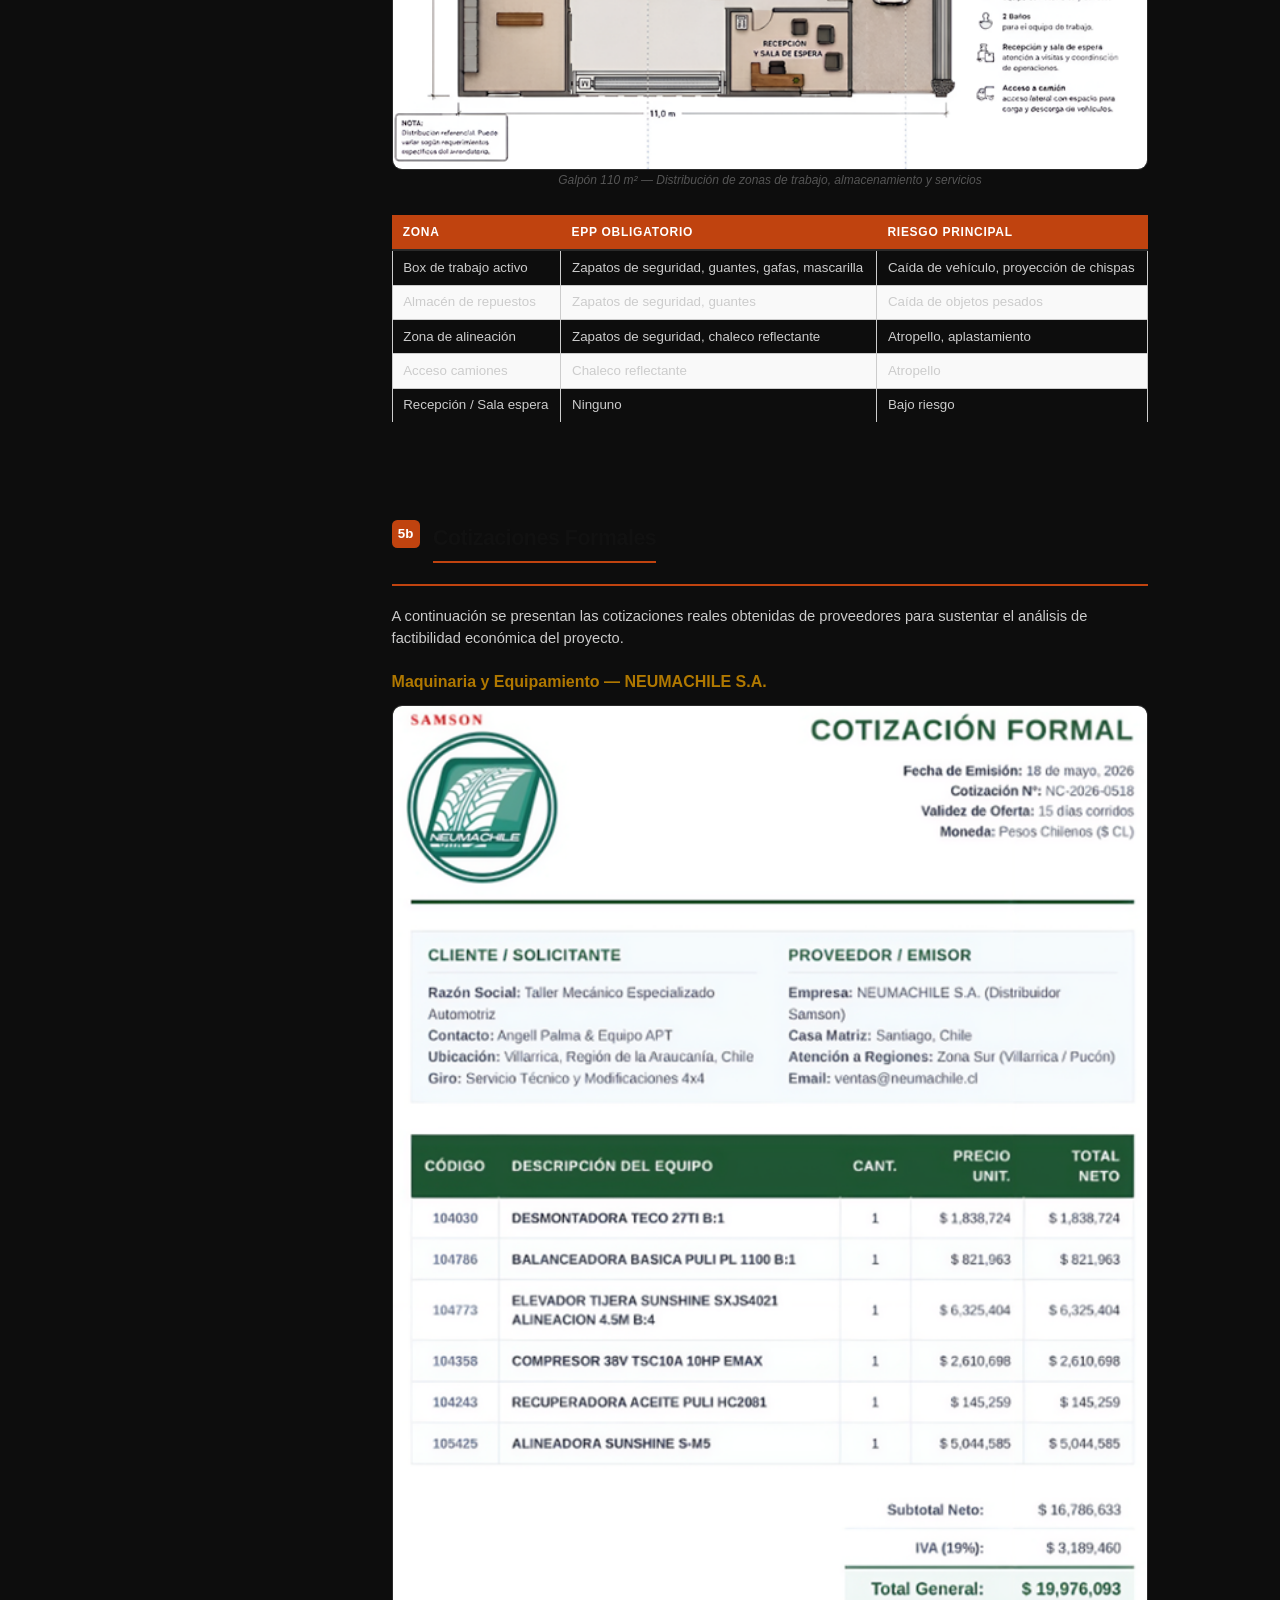
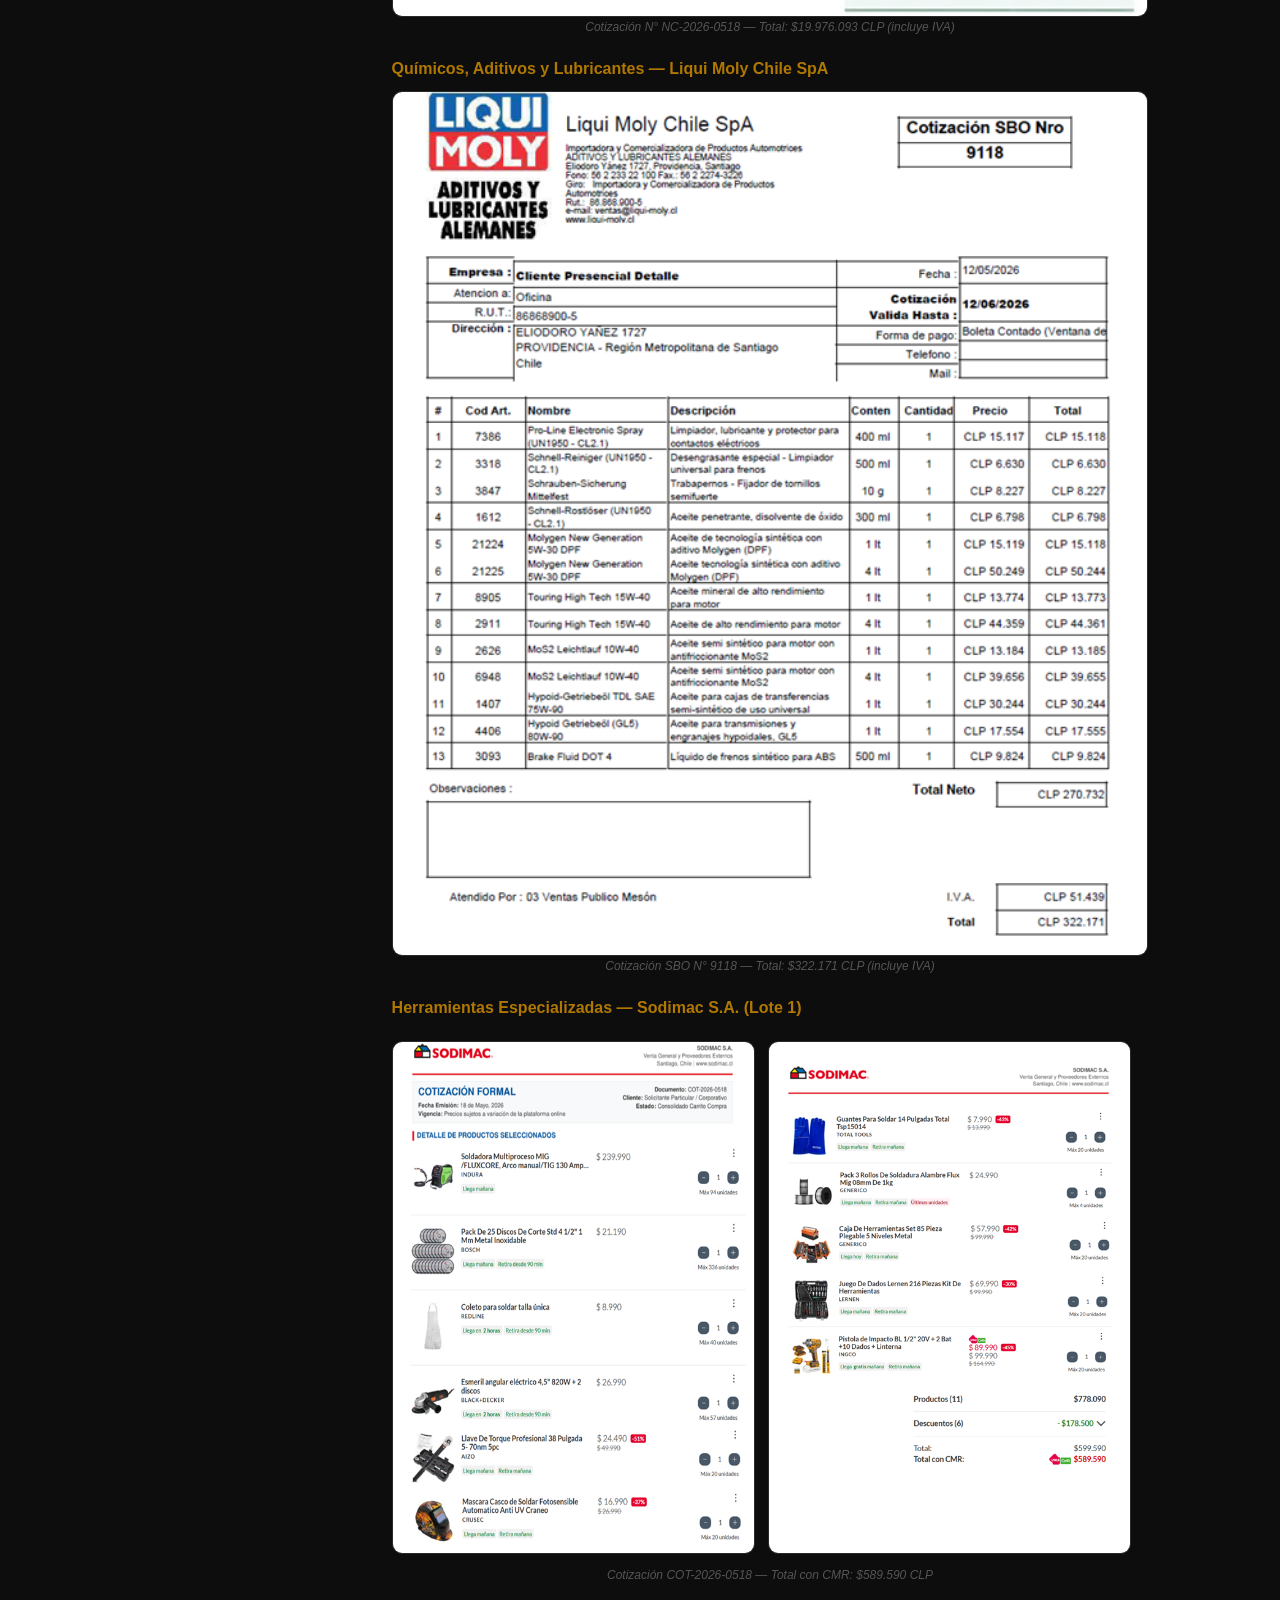
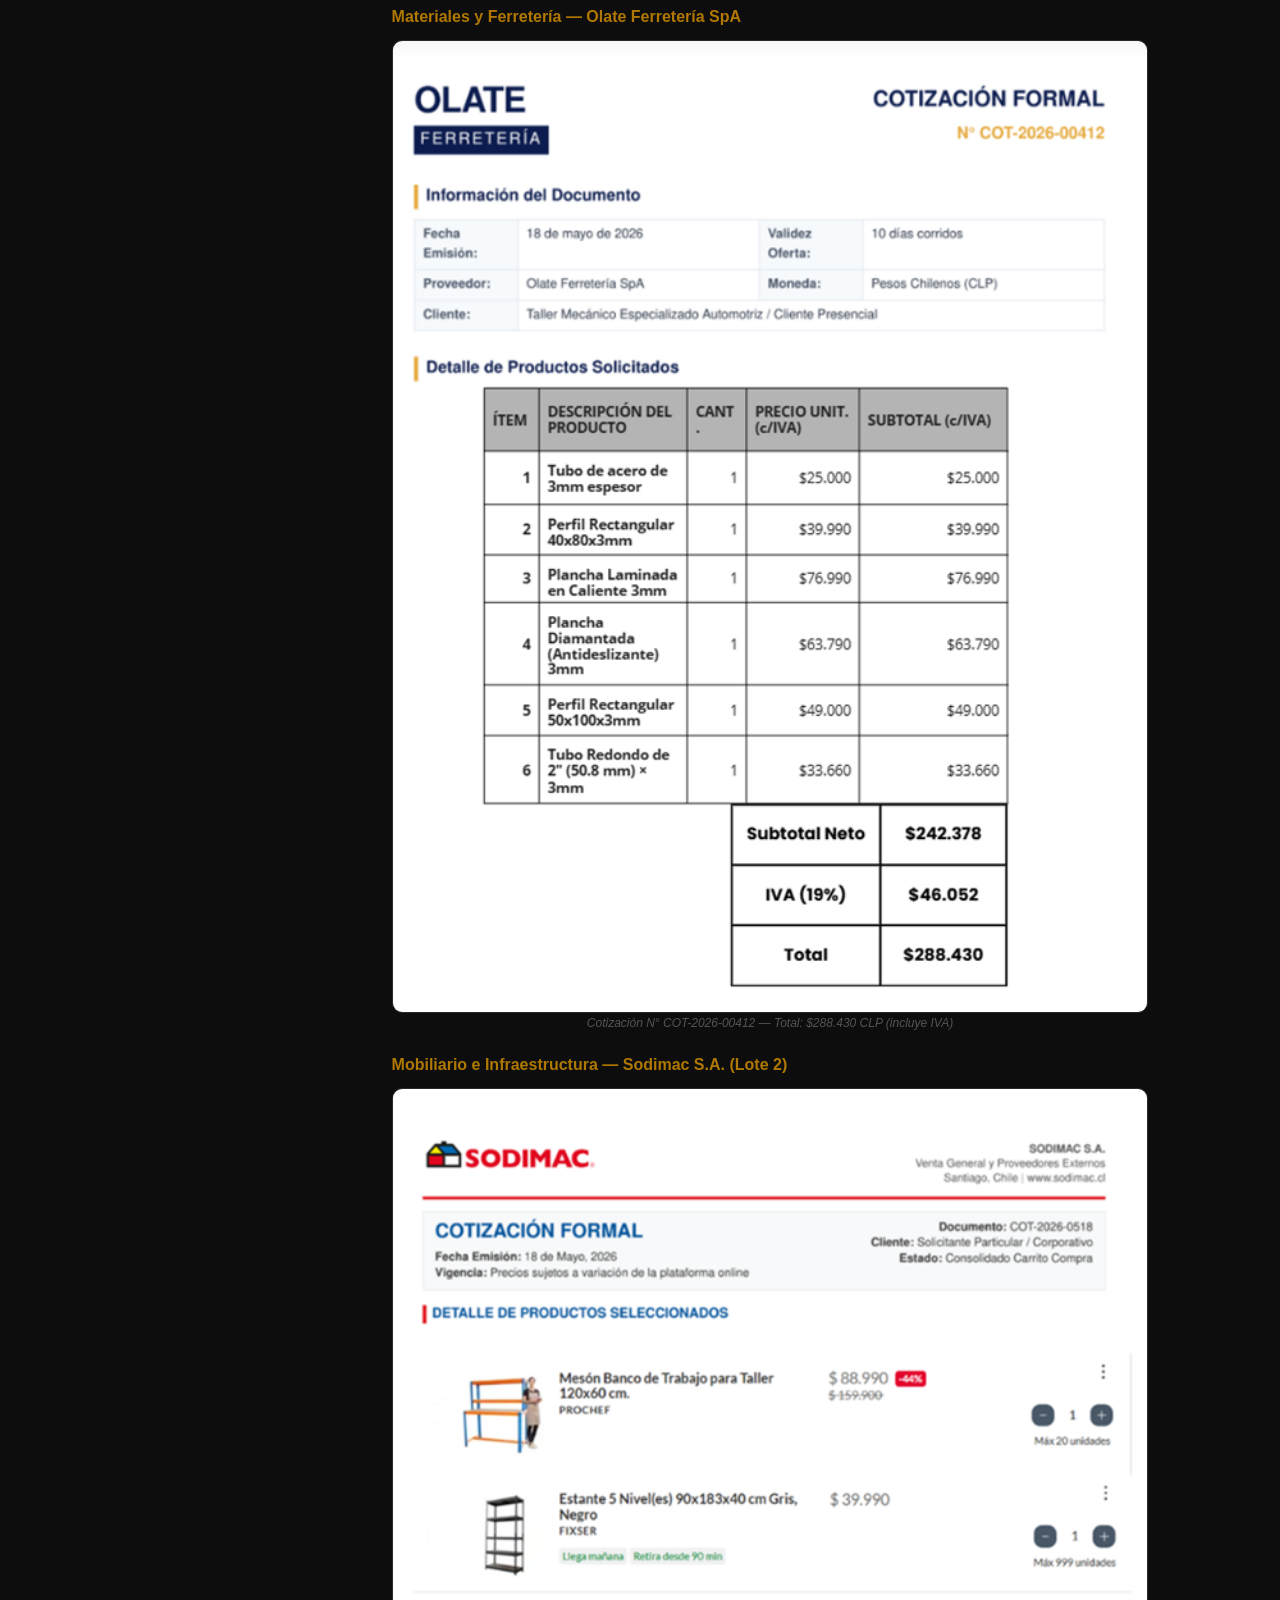
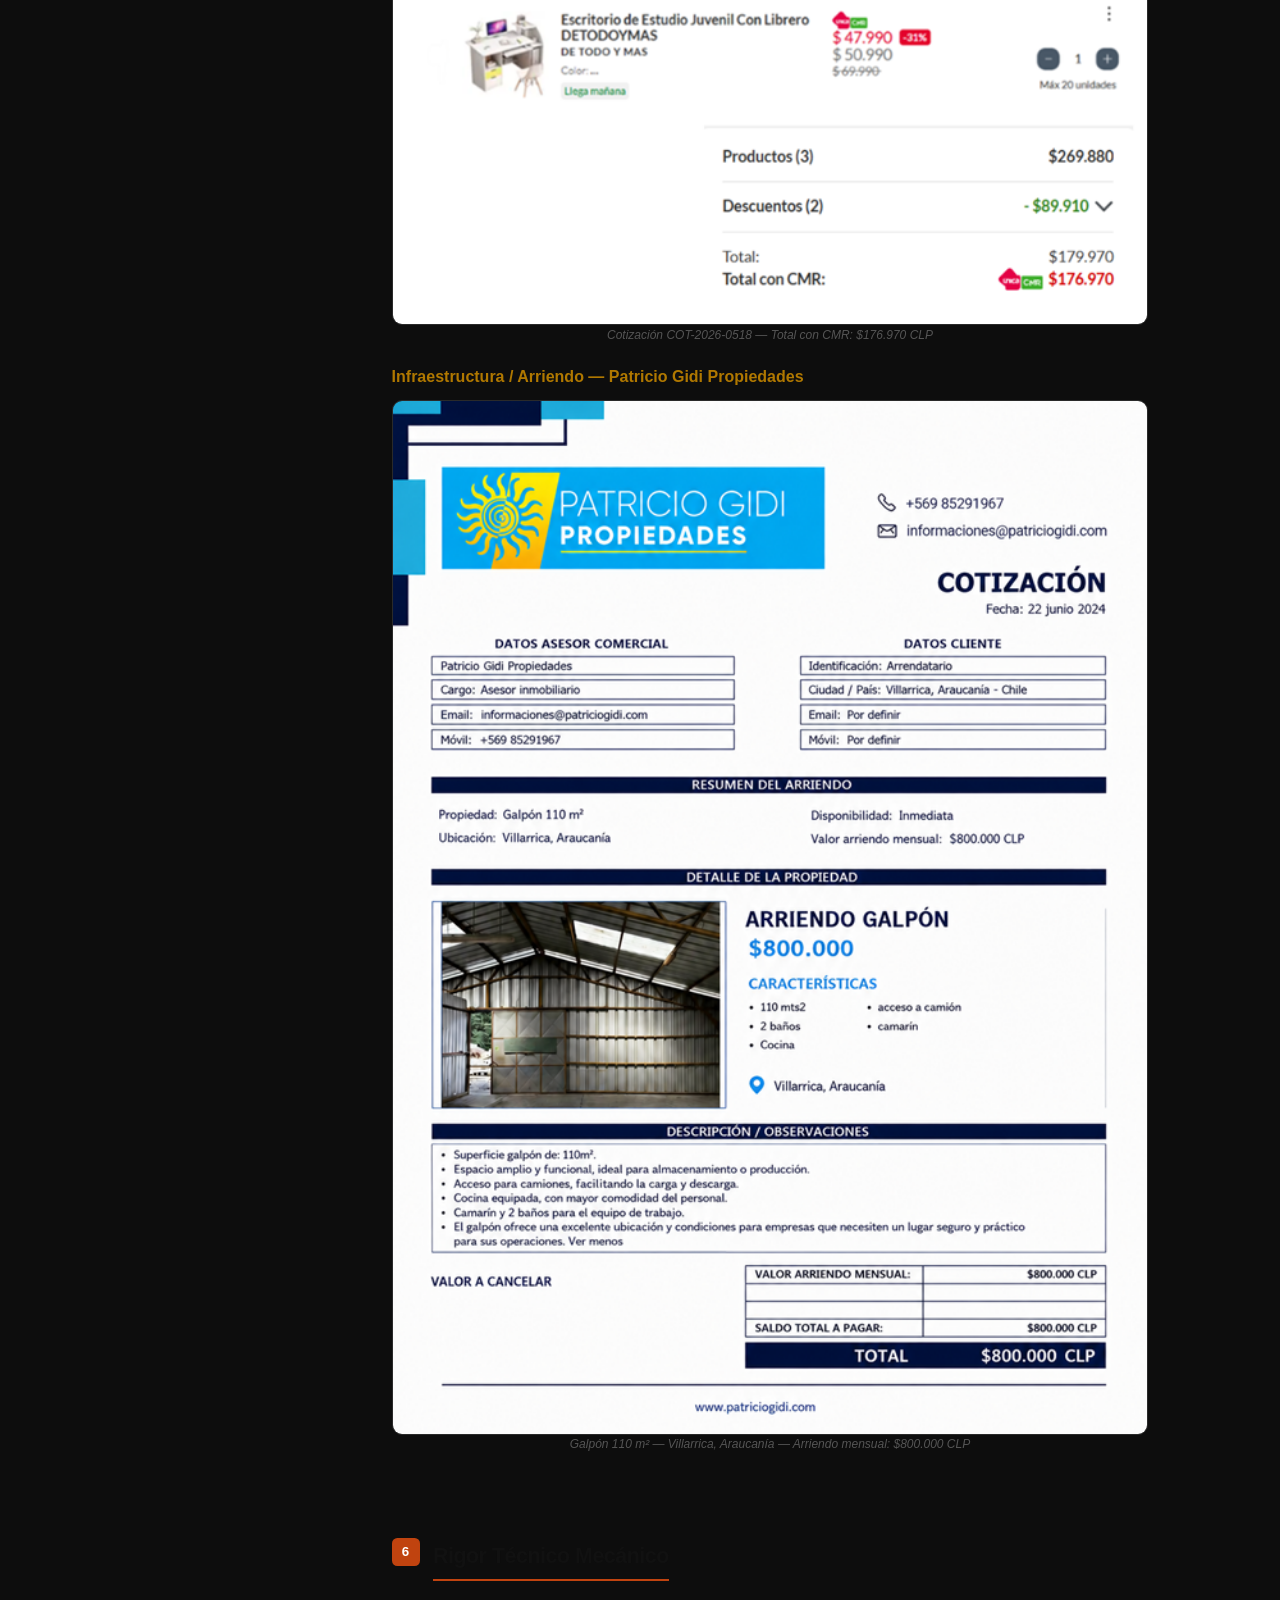
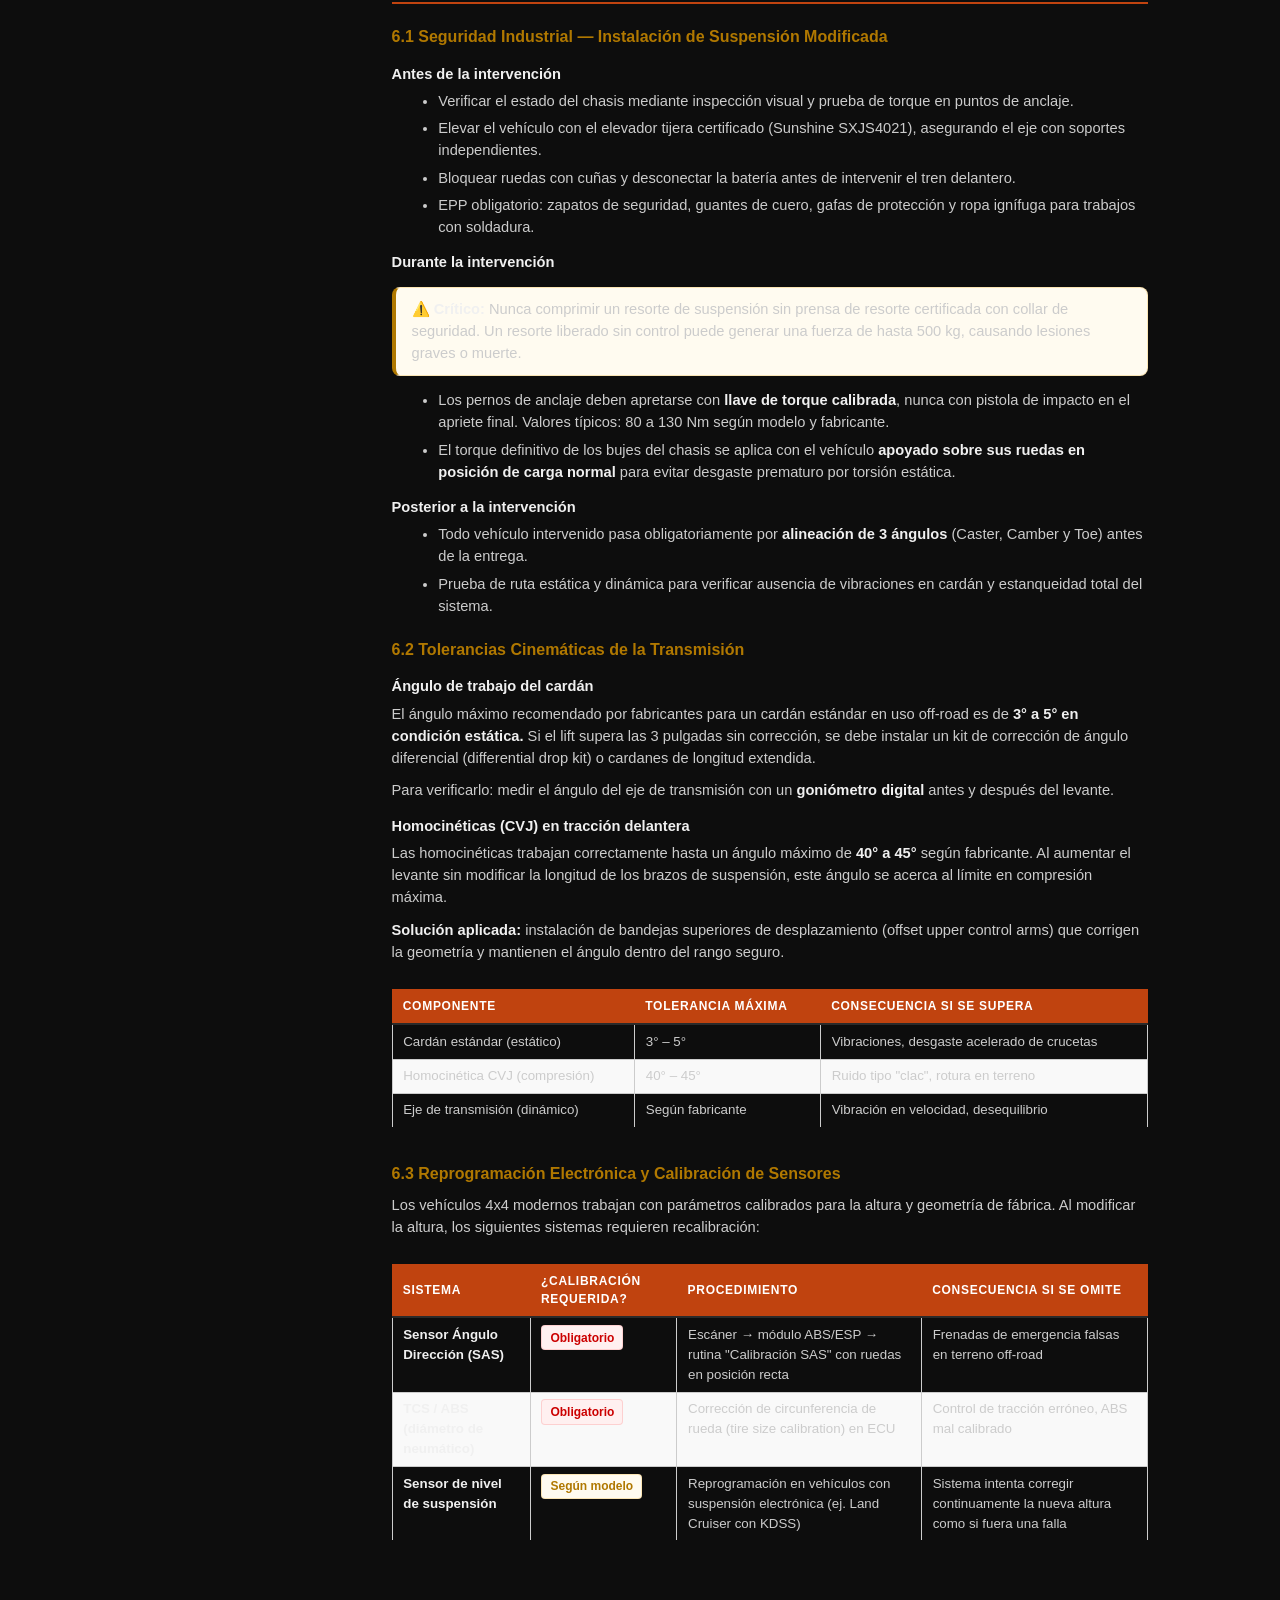
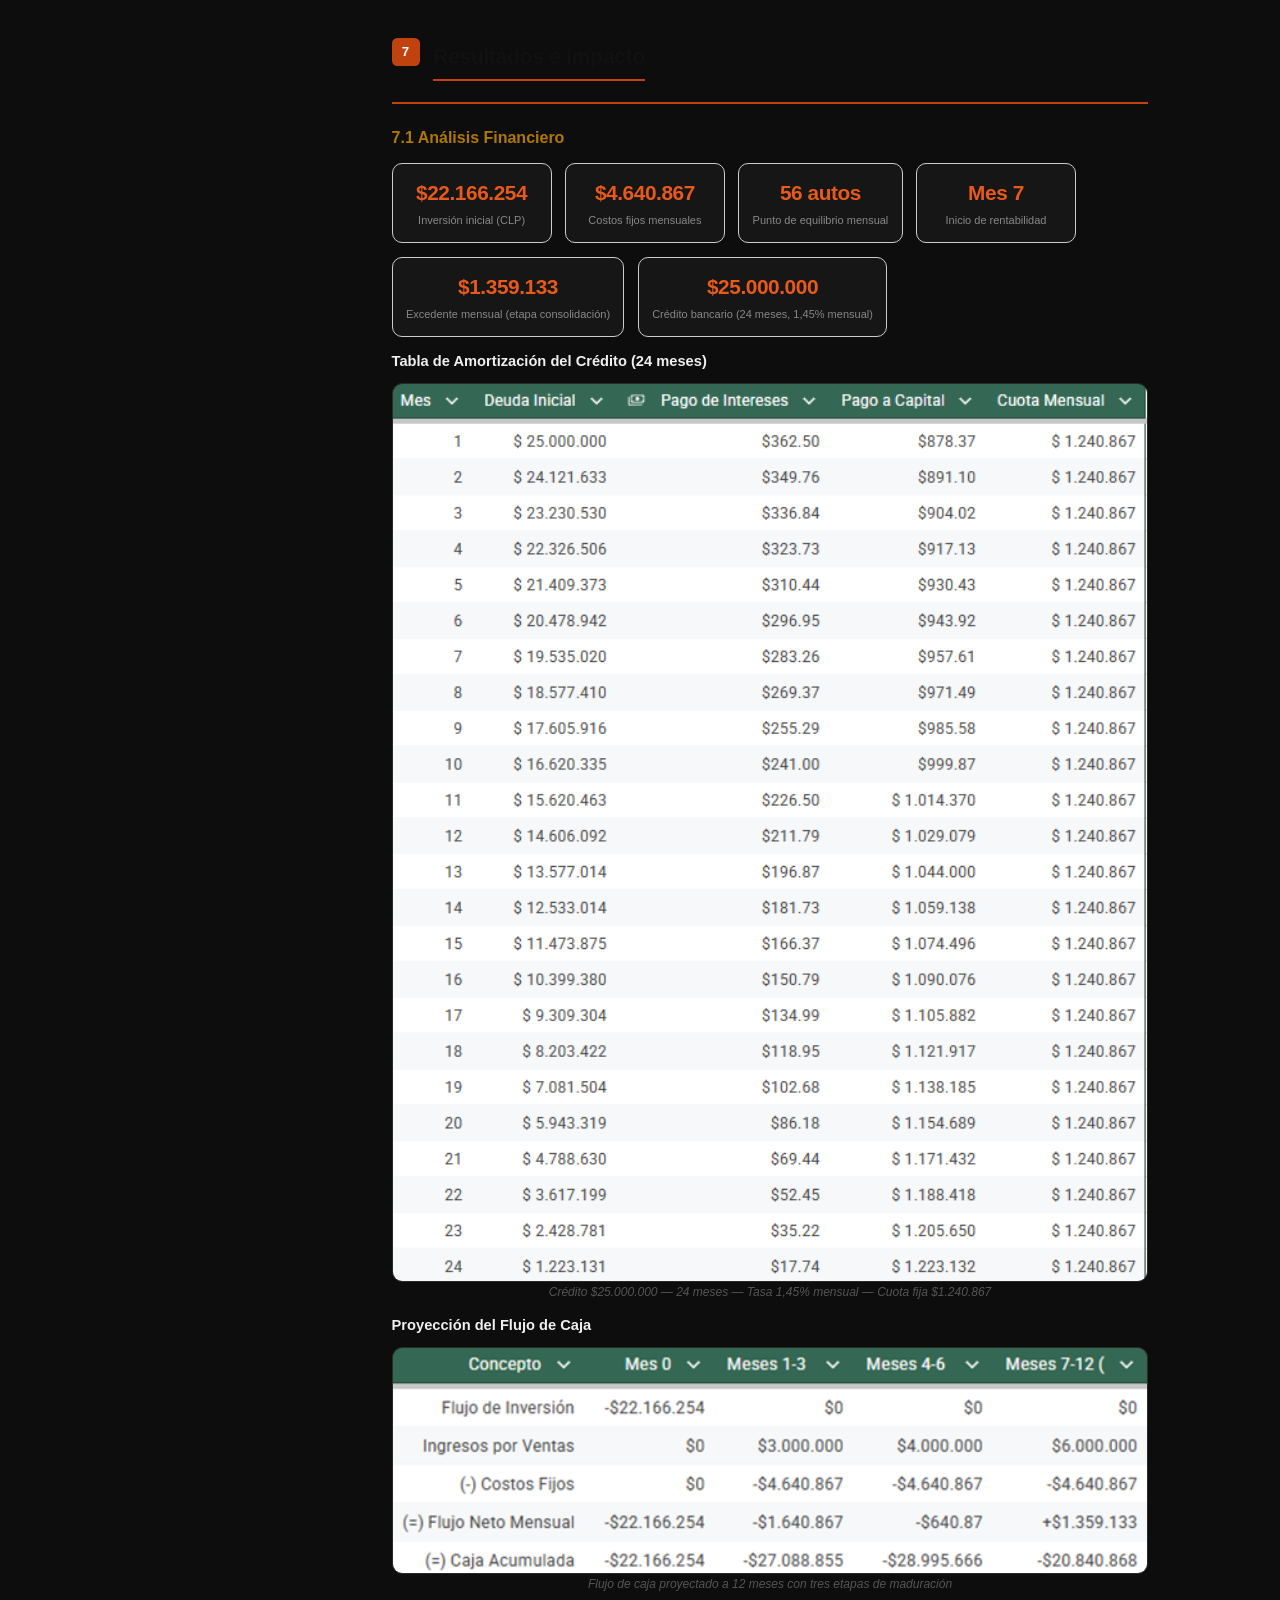
==== commit a0865d3f: "Update calculadora-gastos and root index.html" ====
--- a/index.html
+++ b/index.html
@@ -505,7 +505,6 @@
       *, *::before, *::after {
         -webkit-print-color-adjust: exact !important;
         print-color-adjust: exact !important;
-        color-adjust: exact !important;
       }
 
       html, body {
@@ -1425,9 +1424,118 @@
 </button>
 
 <script>
-function exportWord() {
-  // Recopilar todo el contenido del informe
-  const sections = document.querySelector('.main');
+async function imgToBase64(url) {
+  try {
+    const res = await fetch(url);
+    const blob = await res.blob();
+    return new Promise((resolve) => {
+      const reader = new FileReader();
+      reader.onloadend = () => resolve(reader.result);
+      reader.readAsDataURL(blob);
+    });
+  } catch { return url; }
+}
+
+async function exportWord() {
+  const btn = document.querySelector('.word-btn');
+  const original = btn.innerHTML;
+  btn.innerHTML = '&#9203; Preparando...';
+  btn.disabled = true;
+
+  // Clonar el main sin modificar el DOM real
+  const clone = document.querySelector('.main').cloneNode(true);
+  clone.querySelectorAll('.print-btn,.word-btn,.sidebar').forEach(el => el.remove());
+
+  // Convertir todas las imágenes a base64
+  const images = clone.querySelectorAll('img');
+  await Promise.all(Array.from(images).map(async (img) => {
+    const src = img.getAttribute('src');
+    if (src && !src.startsWith('data:')) {
+      img.setAttribute('src', await imgToBase64(src));
+    }
+  }));
+
+  const style = `<style>
+    body{font-family:Calibri,Arial,sans-serif;font-size:11pt;color:#111;line-height:1.5;margin:2cm}
+    h1{font-size:22pt;color:#c0430f;margin-bottom:6pt}
+    h2{font-size:16pt;color:#c0430f;border-bottom:2px solid #c0430f;padding-bottom:4pt;margin-top:24pt;margin-bottom:10pt;page-break-after:avoid}
+    h3{font-size:12pt;color:#b07800;margin-top:16pt;margin-bottom:6pt;page-break-after:avoid}
+    h4{font-size:11pt;font-weight:bold;margin-top:10pt;margin-bottom:4pt}
+    p{margin-bottom:8pt;font-size:11pt}
+    ul,ol{margin-left:20pt;margin-bottom:8pt}
+    li{margin-bottom:4pt;font-size:11pt}
+    table{width:100%;border-collapse:collapse;margin:10pt 0;font-size:10pt}
+    th{background-color:#c0430f;color:white;padding:6pt 8pt;text-align:left;font-size:9pt}
+    td{padding:5pt 8pt;border:1px solid #ccc;vertical-align:top}
+    tr:nth-child(even) td{background-color:#f9f9f9}
+    .callout{border-left:4px solid #c0430f;background:#fff8f5;padding:8pt 12pt;margin:10pt 0}
+    .callout.warning{border-left-color:#b07800;background:#fffbf0}
+    .cover{text-align:center;border:2px solid #c0430f;padding:32pt;margin-bottom:32pt;page-break-after:always}
+    .cover h1{font-size:26pt}
+    .cover-badge{background:#fde8de;border:1px solid #c0430f;color:#c0430f;padding:3pt 10pt;font-size:10pt;display:inline-block;margin-bottom:12pt}
+    .cover-meta{display:flex;flex-wrap:wrap;gap:10pt;margin-top:20pt;justify-content:center}
+    .meta-item{border:1px solid #ccc;padding:8pt 12pt;min-width:160pt;text-align:left}
+    .meta-label{font-size:8pt;color:#555;text-transform:uppercase;font-weight:bold}
+    .meta-value{font-size:10pt}
+    .section-header{display:flex;align-items:center;gap:10pt;border-bottom:2px solid #c0430f;padding-bottom:6pt;margin-bottom:14pt}
+    .section-number{background:#c0430f;color:white;font-weight:bold;padding:3pt 7pt;font-size:10pt}
+    .section-title{font-size:16pt;font-weight:bold;color:#111}
+    .stat-grid{display:flex;flex-wrap:wrap;gap:10pt;margin:10pt 0}
+    .stat-card{border:1px solid #ccc;padding:10pt;min-width:120pt;text-align:center}
+    .stat-val{font-size:14pt;font-weight:bold;color:#c0430f}
+    .stat-lbl{font-size:8pt;color:#555}
+    .card-grid{display:flex;flex-wrap:wrap;gap:10pt;margin:10pt 0}
+    .info-card{border:1px solid #ccc;padding:8pt 12pt;min-width:140pt}
+    .info-card .label{font-size:8pt;color:#555;text-transform:uppercase;font-weight:bold}
+    .info-card .value{font-size:10pt}
+    .timeline{margin:10pt 0 10pt 16pt;border-left:2px solid #c0430f;padding-left:12pt}
+    .tl-item{margin-bottom:12pt}
+    .tl-title{font-weight:bold;font-size:11pt}
+    .tl-desc{font-size:10pt;color:#555}
+    .badge{padding:2pt 6pt;font-size:9pt;font-weight:bold}
+    .badge-ok{background:#e6f7f0;color:#1a7a50}
+    .badge-warn{background:#fffbf0;color:#b07800}
+    .badge-err{background:#fff0f0;color:#cc0000}
+    img{max-width:100%;height:auto;margin:8pt 0;display:block}
+    .img-logo{max-width:200pt;margin:0 auto 16pt}
+    .img-center{max-width:300pt;margin:10pt auto}
+    .img-full{width:100%;margin:8pt 0}
+    .img-caption{text-align:center;font-size:9pt;color:#555;font-style:italic;margin-bottom:8pt}
+    .img-grid{display:flex;gap:10pt;margin:8pt 0}
+    .img-grid img{width:48%}
+    .table-wrap{margin:10pt 0;overflow:visible}
+    .sidebar,.print-btn,.word-btn,.nav-group,.nav-link{display:none !important}
+  </style>`;
+
+  const html = `<!DOCTYPE html>
+<html xmlns:o="urn:schemas-microsoft-com:office:office"
+      xmlns:w="urn:schemas-microsoft-com:office:word"
+      xmlns="http://www.w3.org/TR/REC-html40">
+<head>
+  <meta charset="UTF-8">
+  <meta name=ProgId content=Word.Document>
+  <!--[if gte mso 9]><xml>
+    <w:WordDocument><w:View>Print</w:View><w:Zoom>100</w:Zoom></w:WordDocument>
+  </xml><![endif]-->
+  ${style}
+</head>
+<body>${clone.innerHTML}</body>
+</html>`;
+
+  const blob = new Blob(['\ufeff', html], { type: 'application/msword' });
+  const url  = URL.createObjectURL(blob);
+  const a    = document.createElement('a');
+  a.href     = url;
+  a.download = 'Informe-APT-Xtreme4x4-DuocUC.doc';
+  document.body.appendChild(a);
+  a.click();
+  document.body.removeChild(a);
+  URL.revokeObjectURL(url);
+
+  btn.innerHTML = original;
+  btn.disabled  = false;
+}
+</script>
 
   const style = `
     <style>
